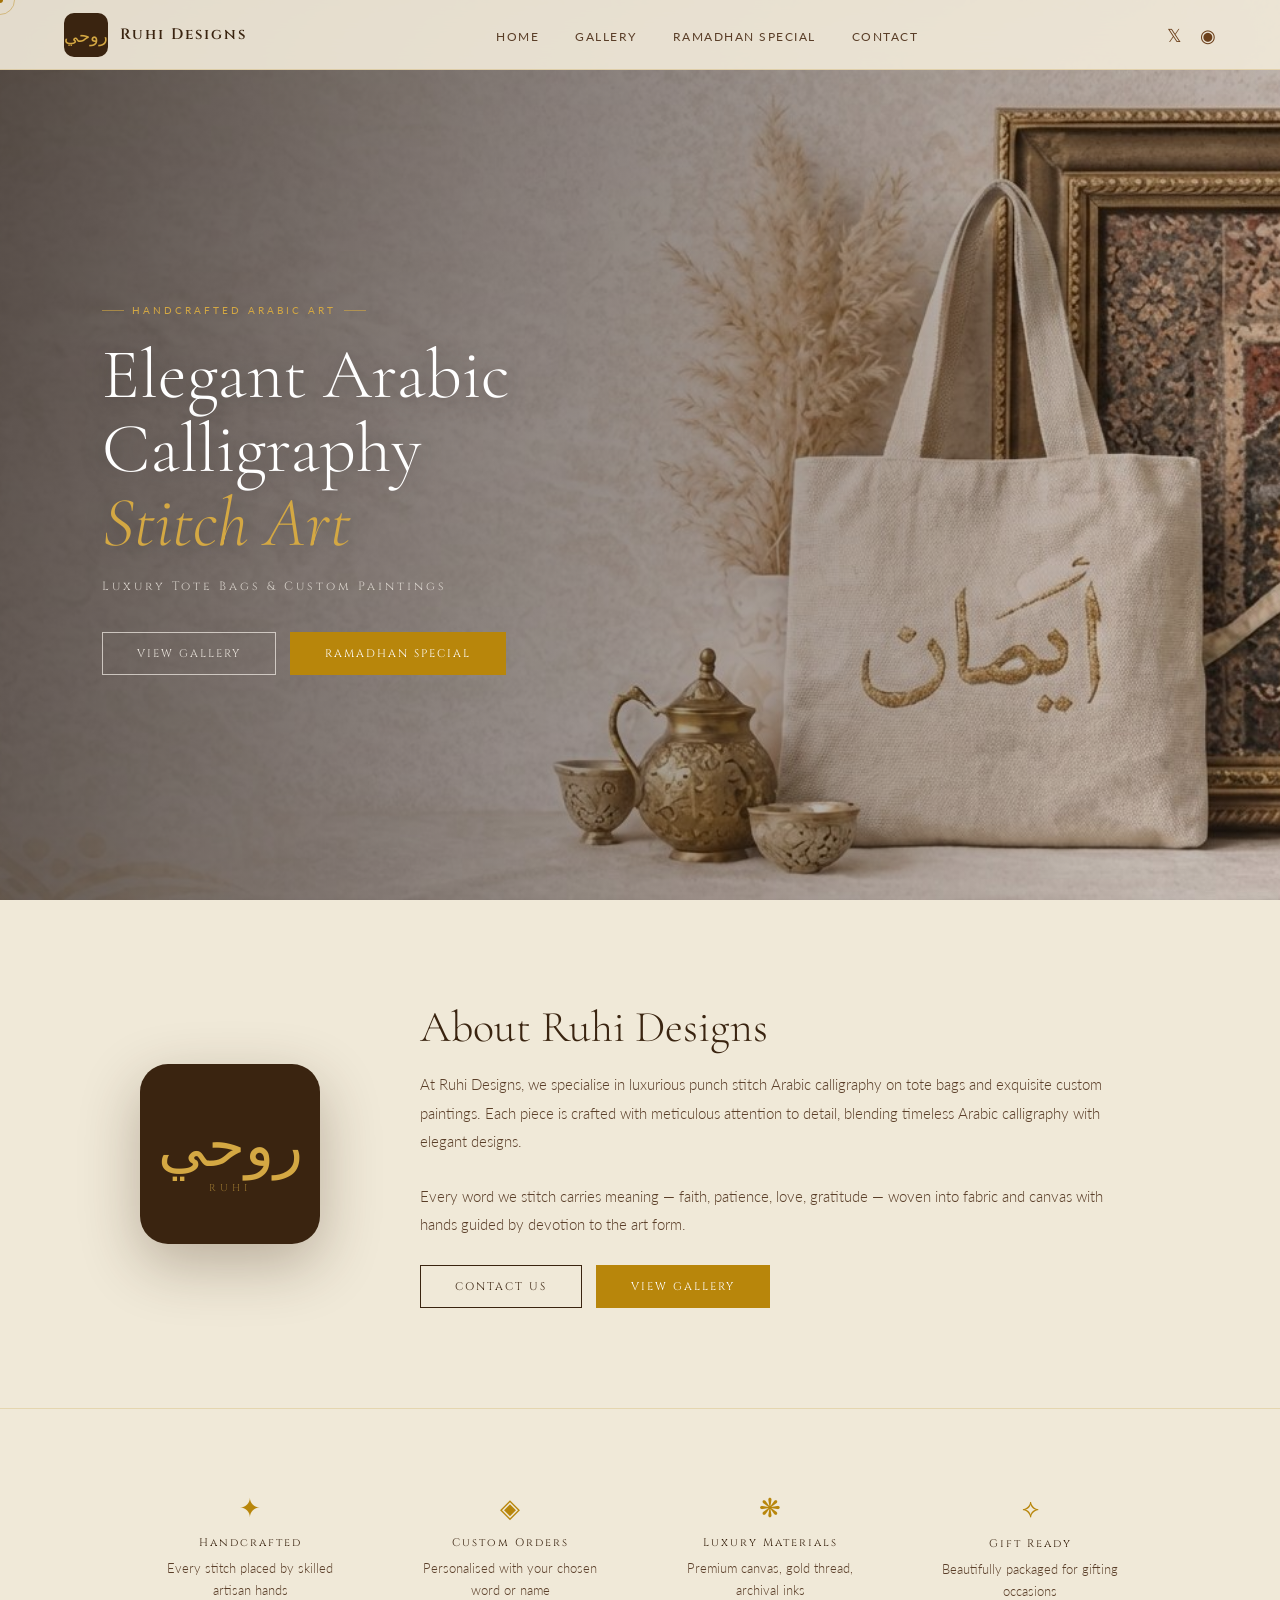
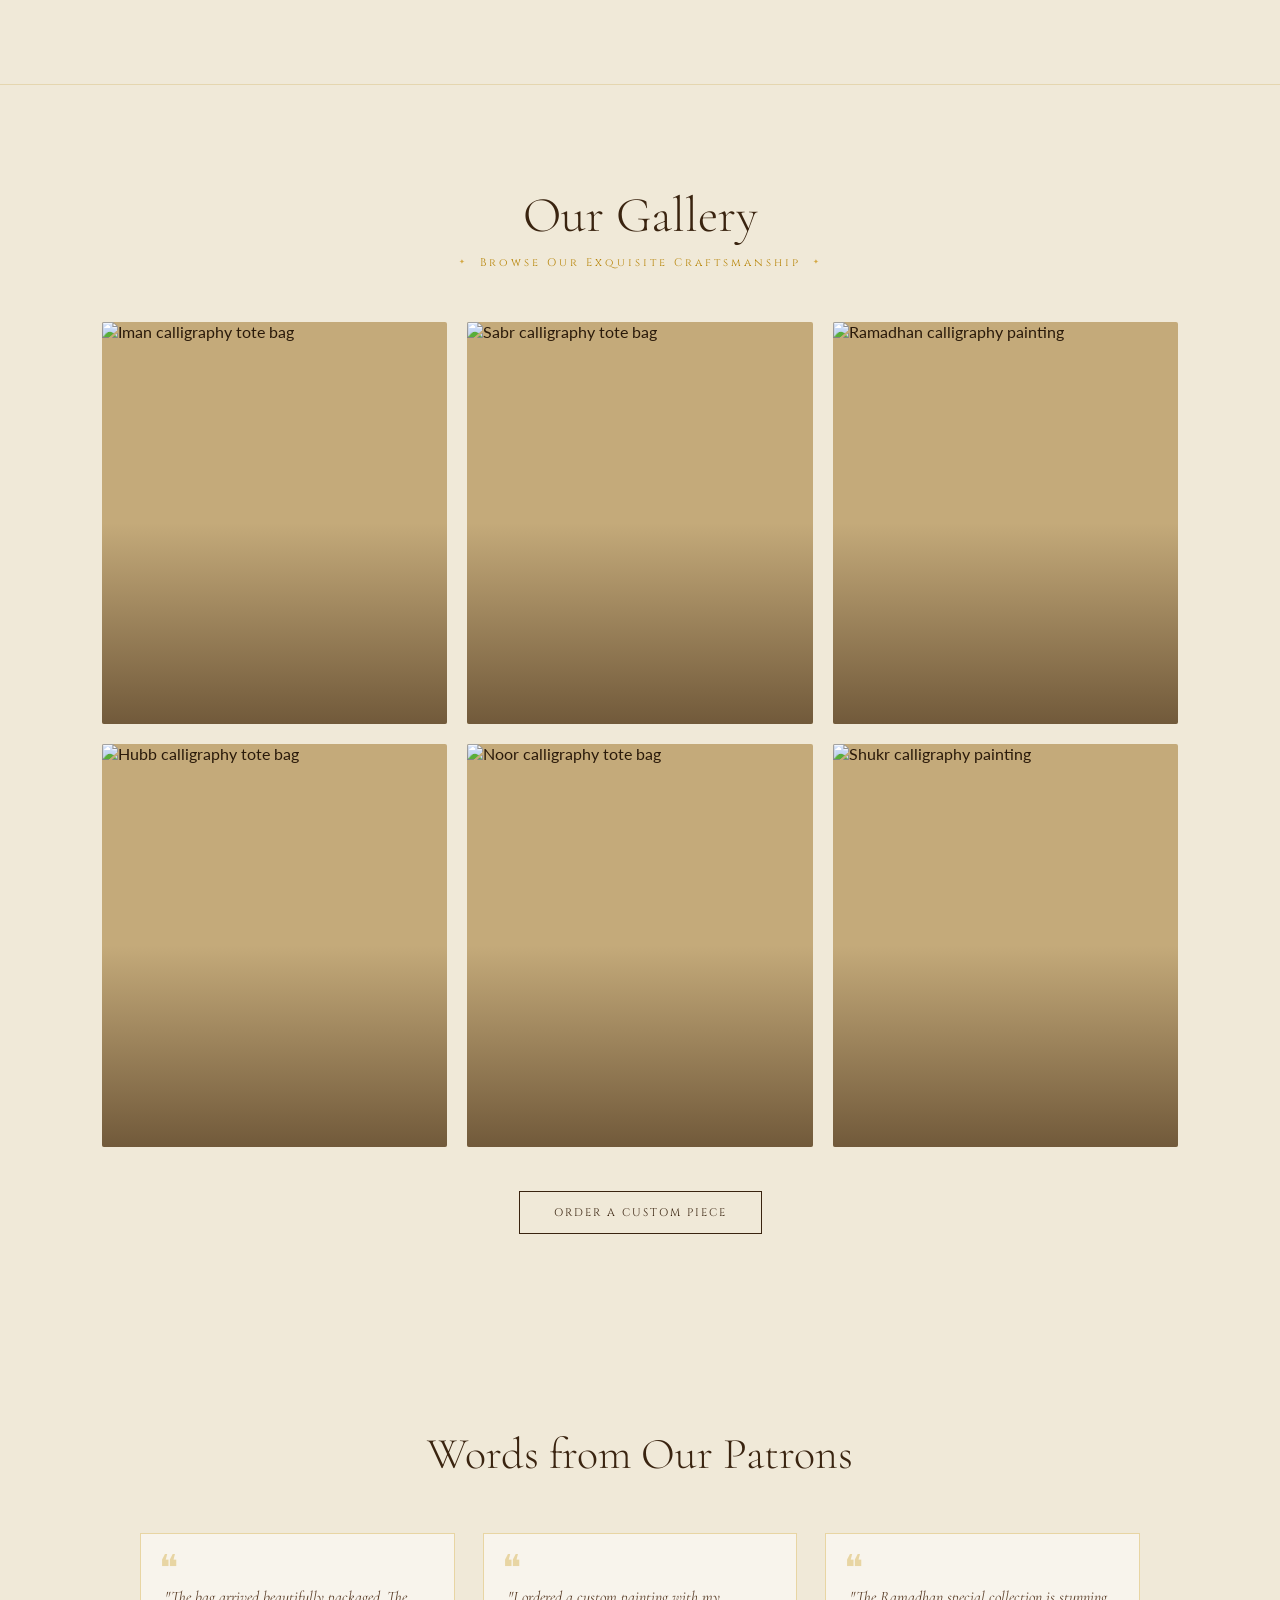
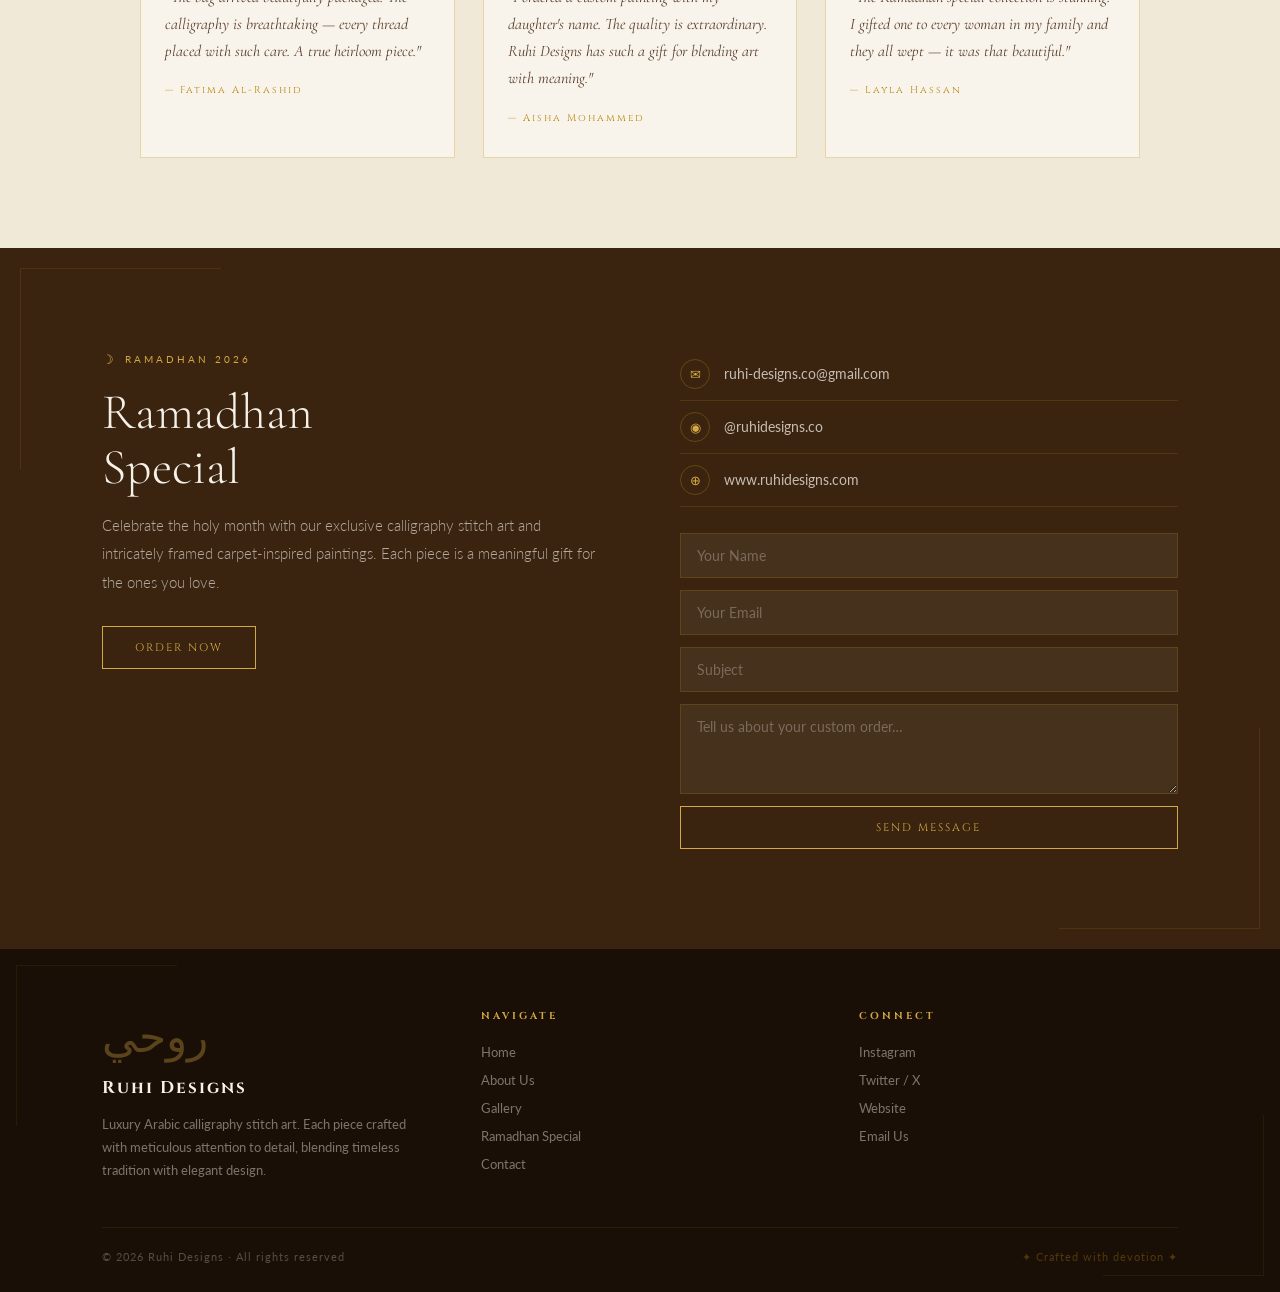
==== index.html @ 32e6ad38 "Add files via upload" ====
<!DOCTYPE html>
<html lang="en">
<head>
<meta charset="UTF-8">
<meta name="viewport" content="width=device-width, initial-scale=1.0">
<title>Ruhi Designs – Elegant Arabic Calligraphy Stitch Art</title>
<link href="https://fonts.googleapis.com/css2?family=Cormorant+Garamond:ital,wght@0,300;0,400;0,600;1,400&family=Cinzel:wght@400;600&family=Lato:wght@300;400&display=swap" rel="stylesheet">
<style>
  :root {
    --cream: #f5f0e8;
    --warm-white: #faf7f2;
    --gold: #b8860b;
    --gold-light: #d4a843;
    --gold-pale: #e8d5a3;
    --brown-dark: #3a2410;
    --brown-mid: #6b3f1a;
    --text-dark: #2a1a0a;
    --text-mid: #5a3e28;
  }

  * { margin: 0; padding: 0; box-sizing: border-box; }
  html { scroll-behavior: smooth; }

  /* ── CONTINUOUS BACKGROUND ──
     Set once on body with fixed attachment so it never
     re-tiles between sections — completely seamless. */
  body {
    font-family: 'Lato', sans-serif;
    color: var(--text-dark);
    overflow-x: hidden;
    background-image: url('[data-uri]');
    background-size: cover;
    background-position: center top;
    background-attachment: fixed;
    background-color: #f0e9d8;
  }

  /* Every light section is transparent — body bg shows through */
  .about, .gallery, .testimonials, .features {
    background: transparent;
  }

  /* ── NAVBAR ── */
  nav {
    position: fixed; top: 0; left: 0; right: 0; z-index: 100;
    display: flex; align-items: center; justify-content: space-between;
    padding: 0 5%; height: 70px;
    background: rgba(240, 233, 216, 0.92);
    backdrop-filter: blur(14px);
    border-bottom: 1px solid rgba(184,134,11,.2);
    transition: box-shadow .3s;
  }
  nav.scrolled { box-shadow: 0 4px 30px rgba(58,36,16,.12); }
  .nav-logo { display: flex; align-items: center; gap: 12px; text-decoration: none; }
  .nav-logo-icon {
    width: 44px; height: 44px; background: var(--brown-dark); border-radius: 10px;
    display: flex; align-items: center; justify-content: center;
    font-size: 18px; color: var(--gold-light); transition: transform .3s;
  }
  .nav-logo:hover .nav-logo-icon { transform: rotate(-5deg) scale(1.05); }
  .nav-logo-text { font-family: 'Cinzel', serif; font-size: 15px; letter-spacing: 2px; color: var(--brown-dark); font-weight: 600; }
  .nav-links { display: flex; gap: 36px; list-style: none; }
  .nav-links a {
    font-size: 12px; letter-spacing: 1.5px; text-transform: uppercase;
    color: var(--text-mid); text-decoration: none; position: relative; transition: color .3s;
  }
  .nav-links a::after {
    content: ''; position: absolute; bottom: -4px; left: 0;
    width: 0; height: 1px; background: var(--gold); transition: width .3s;
  }
  .nav-links a:hover { color: var(--gold); }
  .nav-links a:hover::after { width: 100%; }
  .nav-icons { display: flex; gap: 18px; align-items: center; }
  .nav-icons a { color: var(--brown-mid); font-size: 18px; transition: color .3s, transform .3s; text-decoration: none; }
  .nav-icons a:hover { color: var(--gold); transform: scale(1.15); }

  /* ── HERO ── */
  .hero {
    position: relative; min-height: 100vh; overflow: hidden;
    padding-top: 70px; display: flex; align-items: center;
  }
  /* Hero has its own opaque image — the product shot */
  .hero-bg {
    position: absolute; inset: 0; z-index: 0;
    background-color: #c8b48a;
    background-size: cover; background-position: center;
    /* ↓ Replace this src with your hero image file path */
    background-image: url('');
  }
  .hero-scrim {
    position: absolute; inset: 0; z-index: 1; pointer-events: none;
    background: linear-gradient(105deg, rgba(20,10,3,.72) 0%, rgba(20,10,3,.45) 45%, rgba(20,10,3,.12) 100%);
  }
  .hero-left {
    position: relative; z-index: 2;
    display: flex; align-items: center;
    padding: 100px 6% 100px 8%; width: 100%; pointer-events: none;
  }
  .hero-content { pointer-events: all; max-width: 580px; }

  @keyframes fadeUp { from { opacity: 0; transform: translateY(28px); } to { opacity: 1; transform: translateY(0); } }
  .hero-tag {
    display: inline-flex; align-items: center; gap: 8px;
    font-size: 10px; letter-spacing: 3px; text-transform: uppercase;
    color: var(--gold-light); margin-bottom: 22px; animation: fadeUp 1s .1s ease both;
  }
  .hero-tag::before, .hero-tag::after { content: ''; width: 22px; height: 1px; background: var(--gold-light); opacity: .6; }
  .hero h1 {
    font-family: 'Cormorant Garamond', serif;
    font-size: clamp(42px, 5.5vw, 80px); font-weight: 300; line-height: 1.05;
    color: #fff; margin-bottom: 18px; animation: fadeUp 1s .25s ease both;
    text-shadow: 0 2px 24px rgba(0,0,0,.35);
  }
  .hero h1 em { font-style: italic; color: var(--gold-light); }
  .hero-sub {
    font-family: 'Cinzel', serif; font-size: 12px; letter-spacing: 3px;
    color: rgba(245,240,232,.75); margin-bottom: 38px; animation: fadeUp 1s .4s ease both;
  }
  .hero-cta { display: flex; gap: 14px; flex-wrap: wrap; animation: fadeUp 1s .55s ease both; }
  .hero .btn-outline { border-color: rgba(245,240,232,.7); color: rgba(245,240,232,.9); }
  .hero .btn-outline::before { background: rgba(245,240,232,.9); }
  .hero .btn-outline:hover { color: var(--brown-dark); }

  /* ── BUTTONS ── */
  .btn {
    display: inline-block; padding: 13px 34px;
    font-family: 'Cinzel', serif; font-size: 11px; letter-spacing: 2px;
    text-transform: uppercase; text-decoration: none; transition: all .4s; cursor: pointer; border: none;
  }
  .btn-outline {
    border: 1.5px solid var(--brown-dark); color: var(--brown-dark);
    background: transparent; position: relative; overflow: hidden;
  }
  .btn-outline::before {
    content: ''; position: absolute; inset: 0; background: var(--brown-dark);
    transform: translateX(-100%); transition: transform .4s; z-index: -1;
  }
  .btn-outline:hover { color: var(--cream); }
  .btn-outline:hover::before { transform: translateX(0); }
  .btn-gold { background: var(--gold); color: #fff; border: 1.5px solid var(--gold); }
  .btn-gold:hover { background: var(--brown-dark); border-color: var(--brown-dark); transform: translateY(-2px); box-shadow: 0 8px 24px rgba(58,36,16,.25); }

  /* ── ABOUT ── */
  .about { position: relative; padding: 100px 8%; }
  .about-inner { display: grid; grid-template-columns: 200px 1fr; gap: 80px; align-items: center; max-width: 1000px; margin: 0 auto; }
  .about-logo-box {
    width: 180px; height: 180px; background: var(--brown-dark); border-radius: 28px;
    display: flex; flex-direction: column; align-items: center; justify-content: center; gap: 8px;
    box-shadow: 0 20px 60px rgba(58,36,16,.3); transition: transform .4s, box-shadow .4s;
  }
  .about-logo-box:hover { transform: translateY(-8px) rotate(-3deg); box-shadow: 0 30px 80px rgba(58,36,16,.4); }
  .about-arabic { font-size: 60px; color: var(--gold-light); line-height: 1; }
  .about-sub-text { font-family: 'Cinzel', serif; font-size: 10px; letter-spacing: 4px; color: rgba(212,168,67,.6); }
  .about-content h2 { font-family: 'Cormorant Garamond', serif; font-size: 44px; font-weight: 300; color: var(--brown-dark); margin-bottom: 16px; }
  .about-content p { font-size: 15px; line-height: 1.9; color: var(--text-mid); margin-bottom: 26px; font-weight: 300; }
  .about-cta { display: flex; gap: 14px; flex-wrap: wrap; }

  /* ── FEATURES STRIP ── */
  .features { padding: 60px 8%; border-top: 1px solid rgba(184,134,11,.2); border-bottom: 1px solid rgba(184,134,11,.2); }
  .features-inner { display: grid; grid-template-columns: repeat(4, 1fr); gap: 40px; max-width: 1000px; margin: 0 auto; }
  .feature-item { text-align: center; padding: 22px 12px; transition: transform .4s; }
  .feature-item:hover { transform: translateY(-6px); }
  .feature-icon { font-size: 26px; margin-bottom: 12px; color: var(--gold); display: block; }
  .feature-title { font-family: 'Cinzel', serif; font-size: 11px; letter-spacing: 2px; color: var(--brown-dark); margin-bottom: 7px; }
  .feature-desc { font-size: 13px; color: var(--text-mid); line-height: 1.7; font-weight: 300; }

  /* ── GALLERY ── */
  .gallery { position: relative; padding: 100px 8%; }
  .gallery-header { text-align: center; margin-bottom: 52px; }
  .gallery-header h2 { font-family: 'Cormorant Garamond', serif; font-size: 50px; font-weight: 300; color: var(--brown-dark); margin-bottom: 10px; }
  .gallery-header .sub {
    font-family: 'Cinzel', serif; font-size: 11px; letter-spacing: 3px; color: var(--gold);
    display: flex; align-items: center; justify-content: center; gap: 12px;
  }
  .gallery-header .sub::before, .gallery-header .sub::after { content: '✦'; font-size: 7px; color: var(--gold-light); }

  .gallery-grid { display: grid; grid-template-columns: repeat(3, 1fr); gap: 20px; max-width: 1100px; margin: 0 auto 44px; }

  .gallery-card {
    position: relative; border-radius: 2px; overflow: hidden;
    aspect-ratio: 3/3.5; cursor: pointer;
    transition: transform .5s cubic-bezier(.25,.46,.45,.94), box-shadow .5s;
    background: #c4aa7a;
  }
  .gallery-card:hover { transform: translateY(-6px) scale(1.015); box-shadow: 0 20px 50px rgba(58,36,16,.22); z-index: 2; }

  /* Gallery card images — set src in the img tags below */
  .gallery-card img {
    position: absolute; inset: 0; width: 100%; height: 100%;
    object-fit: cover; display: block;
    transition: transform .6s ease;
  }
  .gallery-card:hover img { transform: scale(1.05); }

  .gallery-card-overlay {
    position: absolute; inset: 0;
    background: linear-gradient(to top, rgba(58,36,16,.6) 0%, transparent 50%);
    transition: opacity .4s;
  }
  .gallery-card:hover .gallery-card-overlay { opacity: 1; }
  .gallery-label {
    position: absolute; bottom: 18px; left: 0; right: 0; text-align: center;
    font-family: 'Cinzel', serif; font-size: 11px; letter-spacing: 2px;
    color: rgba(245,240,232,.9); z-index: 2;
    opacity: 0; transform: translateY(8px); transition: all .4s;
  }
  .gallery-card:hover .gallery-label { opacity: 1; transform: translateY(0); }
  .gallery-footer { text-align: center; }

  /* ── TESTIMONIALS ── */
  .testimonials { position: relative; padding: 90px 8%; }
  .testimonials h2 { font-family: 'Cormorant Garamond', serif; font-size: 44px; font-weight: 300; color: var(--brown-dark); text-align: center; margin-bottom: 52px; }
  .testimonials-grid { display: grid; grid-template-columns: repeat(3, 1fr); gap: 28px; max-width: 1000px; margin: 0 auto; }
  .testimonial-card {
    background: rgba(250,247,242,.8); border: 1px solid var(--gold-pale);
    padding: 32px 24px; position: relative; transition: transform .4s, box-shadow .4s;
    backdrop-filter: blur(4px);
  }
  .testimonial-card:hover { transform: translateY(-6px); box-shadow: 0 16px 48px rgba(58,36,16,.1); }
  .testimonial-card::before { content: '❝'; position: absolute; top: 14px; left: 18px; font-size: 36px; color: var(--gold-pale); line-height: 1; }
  .testimonial-text { font-family: 'Cormorant Garamond', serif; font-size: 16px; font-style: italic; color: var(--text-mid); line-height: 1.7; margin-bottom: 18px; padding-top: 18px; }
  .testimonial-author { font-family: 'Cinzel', serif; font-size: 10px; letter-spacing: 2px; color: var(--gold); }

  /* ── RAMADAN / CONTACT (dark section — own background) ── */
  .ramadan {
    position: relative; padding: 100px 8%; background: var(--brown-dark);
    overflow: hidden; display: grid; grid-template-columns: 1fr 1fr; gap: 80px; align-items: start;
  }
  /* subtle gold corner accents on dark section */
  .ramadan::before, .ramadan::after {
    content: ''; position: absolute;
    width: 200px; height: 200px;
    border: 1px solid rgba(184,134,11,.15);
    pointer-events: none;
  }
  .ramadan::before { top: 20px; left: 20px; border-right: none; border-bottom: none; }
  .ramadan::after  { bottom: 20px; right: 20px; border-left: none; border-top: none; }
  .ramadan-left { position: relative; z-index: 1; }
  .ramadan-tag {
    display: inline-flex; align-items: center; gap: 8px;
    font-size: 10px; letter-spacing: 3px; text-transform: uppercase;
    color: var(--gold-light); margin-bottom: 18px;
  }
  .ramadan-tag::before { content: '☽'; font-size: 13px; }
  .ramadan-left h2 { font-family: 'Cormorant Garamond', serif; font-size: 50px; font-weight: 300; color: var(--cream); margin-bottom: 16px; line-height: 1.1; }
  .ramadan-left p { font-size: 15px; line-height: 1.9; color: rgba(245,240,232,.65); margin-bottom: 30px; font-weight: 300; }
  .ramadan-right { position: relative; z-index: 1; }
  .contact-info { margin-bottom: 26px; }
  .contact-row {
    display: flex; align-items: center; gap: 14px; padding: 11px 0;
    border-bottom: 1px solid rgba(184,134,11,.18);
    color: rgba(245,240,232,.75); font-size: 14px; text-decoration: none; transition: color .3s;
  }
  .contact-row:hover { color: var(--gold-light); }
  .contact-icon {
    width: 30px; height: 30px; border: 1px solid rgba(184,134,11,.35); border-radius: 50%;
    display: flex; align-items: center; justify-content: center;
    font-size: 13px; color: var(--gold-light); flex-shrink: 0;
  }
  .contact-form { display: flex; flex-direction: column; gap: 12px; }
  .contact-form input, .contact-form textarea {
    background: rgba(245,240,232,.06); border: 1px solid rgba(184,134,11,.22);
    padding: 13px 16px; font-family: 'Lato', sans-serif; font-size: 14px;
    color: var(--cream); outline: none; transition: border-color .3s, background .3s; width: 100%;
  }
  .contact-form input::placeholder, .contact-form textarea::placeholder { color: rgba(245,240,232,.3); }
  .contact-form input:focus, .contact-form textarea:focus { border-color: var(--gold); background: rgba(245,240,232,.09); }
  .contact-form textarea { resize: vertical; min-height: 90px; }
  .btn-cream {
    background: transparent; border: 1.5px solid var(--gold-light); color: var(--gold-light);
    padding: 13px 32px; font-family: 'Cinzel', serif; font-size: 11px; letter-spacing: 2px;
    cursor: pointer; transition: all .4s; text-transform: uppercase;
  }
  .btn-cream:hover { background: var(--gold); border-color: var(--gold); color: #fff; transform: translateY(-2px); box-shadow: 0 8px 24px rgba(184,134,11,.3); }

  /* ── FOOTER ── */
  footer { background: #1a0f06; color: rgba(245,240,232,.55); padding: 60px 8% 28px; position: relative; overflow: hidden; }
  .footer-inner { position: relative; z-index: 1; display: grid; grid-template-columns: 1fr 1fr 1fr; gap: 60px; margin-bottom: 44px; }
  .footer-arabic-brand { font-size: 44px; color: var(--gold-light); opacity: .35; margin-bottom: 14px; display: block; }
  .footer-brand h3 { font-family: 'Cinzel', serif; font-size: 17px; color: var(--cream); letter-spacing: 2px; margin-bottom: 14px; }
  .footer-brand p { font-size: 13px; line-height: 1.8; color: rgba(245,240,232,.45); }
  .footer-col h4 { font-family: 'Cinzel', serif; font-size: 10px; letter-spacing: 3px; color: var(--gold-light); text-transform: uppercase; margin-bottom: 18px; }
  .footer-col ul { list-style: none; }
  .footer-col li { margin-bottom: 9px; }
  .footer-col a { color: rgba(245,240,232,.45); text-decoration: none; font-size: 13px; transition: color .3s; }
  .footer-col a:hover { color: var(--gold-light); }
  .footer-bottom { position: relative; z-index: 1; border-top: 1px solid rgba(184,134,11,.13); padding-top: 22px; display: flex; justify-content: space-between; align-items: center; font-size: 11px; color: rgba(245,240,232,.28); letter-spacing: 1px; }
  footer::before, footer::after {
    content: ''; position: absolute;
    width: 160px; height: 160px;
    border: 1px solid rgba(184,134,11,.1);
    pointer-events: none;
  }
  footer::before { top: 16px; left: 16px; border-right: none; border-bottom: none; }
  footer::after  { bottom: 16px; right: 16px; border-left: none; border-top: none; }

  /* ── SCROLL REVEAL ── */
  .reveal { opacity: 0; transform: translateY(32px); transition: opacity .8s, transform .8s; }
  .reveal.revealed { opacity: 1; transform: translateY(0); }
  .reveal-delay-1 { transition-delay: .1s; }
  .reveal-delay-2 { transition-delay: .2s; }
  .reveal-delay-3 { transition-delay: .3s; }

  /* ── LIGHTBOX ── */
  .lightbox { position: fixed; inset: 0; z-index: 9500; background: rgba(26,15,6,.95); display: flex; align-items: center; justify-content: center; opacity: 0; pointer-events: none; transition: opacity .4s; }
  .lightbox.active { opacity: 1; pointer-events: all; }
  .lightbox-inner { text-align: center; max-width: 90vw; max-height: 90vh; display: flex; flex-direction: column; align-items: center; gap: 16px; }
  .lightbox-img { max-width: 82vw; max-height: 80vh; object-fit: contain; border: 1px solid rgba(184,134,11,.2); animation: imgIn .4s ease; }
  @keyframes imgIn { from { opacity: 0; transform: scale(.95); } to { opacity: 1; transform: scale(1); } }
  .lightbox-name { font-family: 'Cormorant Garamond', serif; font-size: 22px; color: rgba(245,240,232,.65); }
  .lightbox-close { position: absolute; top: 28px; right: 36px; font-size: 26px; color: rgba(245,240,232,.45); cursor: pointer; background: none; border: none; transition: color .3s; }
  .lightbox-close:hover { color: var(--gold-light); }

  /* ── CURSOR ── */
  .cursor-dot { width: 6px; height: 6px; background: var(--gold); border-radius: 50%; position: fixed; pointer-events: none; z-index: 9999; transform: translate(-50%,-50%); mix-blend-mode: multiply; }
  .cursor-ring { width: 30px; height: 30px; border: 1px solid rgba(184,134,11,.4); border-radius: 50%; position: fixed; pointer-events: none; z-index: 9998; transform: translate(-50%,-50%); transition: width .3s, height .3s, border-color .3s; }

  /* ── LOADER ── */
  #loader { position: fixed; inset: 0; background: var(--brown-dark); z-index: 10000; display: flex; flex-direction: column; align-items: center; justify-content: center; gap: 22px; transition: opacity .8s, visibility .8s; }
  #loader.hidden { opacity: 0; visibility: hidden; }
  .loader-arabic { font-size: 72px; color: var(--gold-light); animation: pulse 1.5s ease-in-out infinite; }
  @keyframes pulse { 0%,100%{opacity:.3;transform:scale(.95)} 50%{opacity:1;transform:scale(1.05)} }
  .loader-bar { width: 180px; height: 1px; background: rgba(184,134,11,.2); position: relative; overflow: hidden; }
  .loader-bar::after { content: ''; position: absolute; left: -100%; top: 0; bottom: 0; width: 100%; background: var(--gold); animation: barIn 1.4s ease forwards; }
  @keyframes barIn { to { left: 0; } }
  .loader-label { font-family: 'Cinzel', serif; font-size: 10px; letter-spacing: 4px; color: rgba(184,134,11,.55); text-transform: uppercase; }

  /* ── MOBILE ── */
  @media(max-width: 900px) {
    .hero-left { padding: 80px 6%; }
    .about-inner { grid-template-columns: 1fr; gap: 40px; }
    .gallery-grid { grid-template-columns: 1fr 1fr; }
    .ramadan { grid-template-columns: 1fr; gap: 50px; }
    .features-inner { grid-template-columns: 1fr 1fr; }
    .testimonials-grid { grid-template-columns: 1fr; }
    .footer-inner { grid-template-columns: 1fr; gap: 36px; }
    .footer-bottom { flex-direction: column; gap: 10px; }
    .nav-links { display: none; }
  }
  @media(max-width: 600px) { .gallery-grid { grid-template-columns: 1fr; } }
</style>
</head>
<body>

<!-- LOADER -->
<div id="loader">
  <div class="loader-arabic">روحي</div>
  <div class="loader-bar"></div>
  <div class="loader-label">Ruhi Designs</div>
</div>

<!-- CURSOR -->
<div class="cursor-dot" id="cursorDot"></div>
<div class="cursor-ring" id="cursorRing"></div>

<!-- LIGHTBOX -->
<div class="lightbox" id="lightbox">
  <button class="lightbox-close" id="lbClose">✕</button>
  <div class="lightbox-inner">
    <img class="lightbox-img" id="lbImg" src="" alt="">
    <div class="lightbox-name" id="lbName"></div>
  </div>
</div>

<!-- NAVBAR -->
<nav id="navbar">
  <a href="#hero" class="nav-logo">
    <div class="nav-logo-icon">روحي</div>
    <span class="nav-logo-text">Ruhi Designs</span>
  </a>
  <ul class="nav-links">
    <li><a href="#hero">Home</a></li>
    <li><a href="#gallery">Gallery</a></li>
    <li><a href="#ramadan">Ramadhan Special</a></li>
    <li><a href="#contact">Contact</a></li>
  </ul>
  <div class="nav-icons">
    <a href="https://twitter.com/" title="Twitter" target="_blank">𝕏</a>
    <a href="https://instagram.com/" title="Instagram" target="_blank">◉</a>
  </div>
</nav>


<!-- ════════════════════════════════════════
     HERO
     Replace the background-image src below
     with your hero photograph file path.
════════════════════════════════════════ -->
<section class="hero" id="hero">
  <!-- TO PUBLISH: set background-image in .hero-bg below to your photo path -->
  <div class="hero-bg" style="background-image: url('[data-uri]');"></div>
  <div class="hero-scrim"></div>
  <div class="hero-left">
    <div class="hero-content">
      <div class="hero-tag">Handcrafted Arabic Art</div>
      <h1>Elegant Arabic<br>Calligraphy<br><em>Stitch Art</em></h1>
      <p class="hero-sub">Luxury Tote Bags &amp; Custom Paintings</p>
      <div class="hero-cta">
        <a href="#gallery" class="btn btn-outline">View Gallery</a>
        <a href="#ramadan" class="btn btn-gold">Ramadhan Special</a>
      </div>
    </div>
  </div>
</section>


<!-- ════════════════════════════════════════
     ABOUT
════════════════════════════════════════ -->
<section class="about" id="about">
  <div class="about-inner">
    <div class="reveal">
      <div class="about-logo-box">
        <div class="about-arabic">روحي</div>
        <div class="about-sub-text">RUHI</div>
      </div>
    </div>
    <div class="about-content reveal reveal-delay-2">
      <h2>About Ruhi Designs</h2>
      <p>At Ruhi Designs, we specialise in luxurious punch stitch Arabic calligraphy on tote bags and exquisite custom paintings. Each piece is crafted with meticulous attention to detail, blending timeless Arabic calligraphy with elegant designs.</p>
      <p>Every word we stitch carries meaning — faith, patience, love, gratitude — woven into fabric and canvas with hands guided by devotion to the art form.</p>
      <div class="about-cta">
        <a href="#contact" class="btn btn-outline">Contact Us</a>
        <a href="#gallery" class="btn btn-gold">View Gallery</a>
      </div>
    </div>
  </div>
</section>


<!-- FEATURES -->
<div class="features">
  <div class="features-inner">
    <div class="feature-item reveal">
      <span class="feature-icon">✦</span>
      <div class="feature-title">Handcrafted</div>
      <div class="feature-desc">Every stitch placed by skilled artisan hands</div>
    </div>
    <div class="feature-item reveal reveal-delay-1">
      <span class="feature-icon">◈</span>
      <div class="feature-title">Custom Orders</div>
      <div class="feature-desc">Personalised with your chosen word or name</div>
    </div>
    <div class="feature-item reveal reveal-delay-2">
      <span class="feature-icon">❋</span>
      <div class="feature-title">Luxury Materials</div>
      <div class="feature-desc">Premium canvas, gold thread, archival inks</div>
    </div>
    <div class="feature-item reveal reveal-delay-3">
      <span class="feature-icon">⟡</span>
      <div class="feature-title">Gift Ready</div>
      <div class="feature-desc">Beautifully packaged for gifting occasions</div>
    </div>
  </div>
</div>


<!-- ════════════════════════════════════════
     GALLERY
     Each gallery card has an <img> tag.
     Replace src="" with your image file path.
     Replace the label text inside .gallery-label
════════════════════════════════════════ -->
<section class="gallery" id="gallery">
  <div class="gallery-header reveal">
    <h2>Our Gallery</h2>
    <div class="sub">Browse Our Exquisite Craftsmanship</div>
  </div>
  <div class="gallery-grid">

    <div class="gallery-card reveal" data-name="Iman – Faith">
      <img src="YOUR_GALLERY_IMAGE_1.jpg" alt="Iman calligraphy tote bag">
      <div class="gallery-card-overlay"></div>
      <div class="gallery-label">Iman · Faith</div>
    </div>

    <div class="gallery-card reveal reveal-delay-1" data-name="Sabr – Patience">
      <img src="YOUR_GALLERY_IMAGE_2.jpg" alt="Sabr calligraphy tote bag">
      <div class="gallery-card-overlay"></div>
      <div class="gallery-label">Sabr · Patience</div>
    </div>

    <div class="gallery-card reveal reveal-delay-2" data-name="Ramadhan">
      <img src="YOUR_GALLERY_IMAGE_3.jpg" alt="Ramadhan calligraphy painting">
      <div class="gallery-card-overlay"></div>
      <div class="gallery-label">Ramadhan · Holy Month</div>
    </div>

    <div class="gallery-card reveal reveal-delay-1" data-name="Hubb – Love">
      <img src="YOUR_GALLERY_IMAGE_4.jpg" alt="Hubb calligraphy tote bag">
      <div class="gallery-card-overlay"></div>
      <div class="gallery-label">Hubb · Love</div>
    </div>

    <div class="gallery-card reveal reveal-delay-2" data-name="Noor – Light">
      <img src="YOUR_GALLERY_IMAGE_5.jpg" alt="Noor calligraphy tote bag">
      <div class="gallery-card-overlay"></div>
      <div class="gallery-label">Noor · Light</div>
    </div>

    <div class="gallery-card reveal reveal-delay-3" data-name="Shukr – Gratitude">
      <img src="YOUR_GALLERY_IMAGE_6.jpg" alt="Shukr calligraphy painting">
      <div class="gallery-card-overlay"></div>
      <div class="gallery-label">Shukr · Gratitude</div>
    </div>

  </div>
  <div class="gallery-footer reveal">
    <a href="#contact" class="btn btn-outline">Order a Custom Piece</a>
  </div>
</section>


<!-- ════════════════════════════════════════
     TESTIMONIALS
════════════════════════════════════════ -->
<section class="testimonials">
  <h2 class="reveal">Words from Our Patrons</h2>
  <div class="testimonials-grid">
    <div class="testimonial-card reveal">
      <div class="testimonial-text">"The bag arrived beautifully packaged. The calligraphy is breathtaking — every thread placed with such care. A true heirloom piece."</div>
      <div class="testimonial-author">— Fatima Al-Rashid</div>
    </div>
    <div class="testimonial-card reveal reveal-delay-1">
      <div class="testimonial-text">"I ordered a custom painting with my daughter's name. The quality is extraordinary. Ruhi Designs has such a gift for blending art with meaning."</div>
      <div class="testimonial-author">— Aisha Mohammed</div>
    </div>
    <div class="testimonial-card reveal reveal-delay-2">
      <div class="testimonial-text">"The Ramadhan special collection is stunning. I gifted one to every woman in my family and they all wept — it was that beautiful."</div>
      <div class="testimonial-author">— Layla Hassan</div>
    </div>
  </div>
</section>


<!-- ════════════════════════════════════════
     RAMADHAN SPECIAL / CONTACT
════════════════════════════════════════ -->
<section class="ramadan" id="ramadan">
  <div class="ramadan-left reveal">
    <div class="ramadan-tag">Ramadhan 2026</div>
    <h2>Ramadhan<br>Special</h2>
    <p>Celebrate the holy month with our exclusive calligraphy stitch art and intricately framed carpet-inspired paintings. Each piece is a meaningful gift for the ones you love.</p>
    <a href="#contact" class="btn btn-cream">Order Now</a>
  </div>
  <div class="ramadan-right reveal reveal-delay-2" id="contact">
    <div class="contact-info">
      <a href="mailto:ruhi-designs.co@gmail.com" class="contact-row">
        <div class="contact-icon">✉</div>ruhi-designs.co@gmail.com
      </a>
      <a href="https://instagram.com/ruhidesigns.co" class="contact-row" target="_blank">
        <div class="contact-icon">◉</div>@ruhidesigns.co
      </a>
      <a href="https://ruhidesigns.com" class="contact-row" target="_blank">
        <div class="contact-icon">⊕</div>www.ruhidesigns.com
      </a>
    </div>
    <div class="contact-form">
      <input type="text" placeholder="Your Name">
      <input type="email" placeholder="Your Email">
      <input type="text" placeholder="Subject">
      <textarea placeholder="Tell us about your custom order…"></textarea>
      <button class="btn-cream" id="submitBtn">Send Message</button>
    </div>
  </div>
</section>


<!-- ════════════════════════════════════════
     FOOTER
════════════════════════════════════════ -->
<footer>
  <div class="footer-inner">
    <div class="footer-brand">
      <span class="footer-arabic-brand">روحي</span>
      <h3>Ruhi Designs</h3>
      <p>Luxury Arabic calligraphy stitch art. Each piece crafted with meticulous attention to detail, blending timeless tradition with elegant design.</p>
    </div>
    <div class="footer-col">
      <h4>Navigate</h4>
      <ul>
        <li><a href="#hero">Home</a></li>
        <li><a href="#about">About Us</a></li>
        <li><a href="#gallery">Gallery</a></li>
        <li><a href="#ramadan">Ramadhan Special</a></li>
        <li><a href="#contact">Contact</a></li>
      </ul>
    </div>
    <div class="footer-col">
      <h4>Connect</h4>
      <ul>
        <li><a href="https://instagram.com/ruhidesigns.co" target="_blank">Instagram</a></li>
        <li><a href="https://twitter.com/" target="_blank">Twitter / X</a></li>
        <li><a href="https://ruhidesigns.com" target="_blank">Website</a></li>
        <li><a href="mailto:ruhi-designs.co@gmail.com">Email Us</a></li>
      </ul>
    </div>
  </div>
  <div class="footer-bottom">
    <span>© 2026 Ruhi Designs · All rights reserved</span>
    <span style="color:rgba(184,134,11,.35)">✦ Crafted with devotion ✦</span>
  </div>
</footer>


<script>
/* ── LOADER ── */
window.addEventListener('load', () => {
  setTimeout(() => document.getElementById('loader').classList.add('hidden'), 1400);
});

/* ── NAVBAR ── */
window.addEventListener('scroll', () => {
  document.getElementById('navbar').classList.toggle('scrolled', scrollY > 40);
});

/* ── CURSOR ── */
const cDot  = document.getElementById('cursorDot');
const cRing = document.getElementById('cursorRing');
let mx=0, my=0, rx=0, ry=0;
document.addEventListener('mousemove', e => {
  mx = e.clientX; my = e.clientY;
  cDot.style.left = mx + 'px'; cDot.style.top = my + 'px';
});
(function tick() {
  rx += (mx - rx) * .12; ry += (my - ry) * .12;
  cRing.style.left = rx + 'px'; cRing.style.top = ry + 'px';
  requestAnimationFrame(tick);
})();
document.querySelectorAll('a, button, .gallery-card').forEach(el => {
  el.addEventListener('mouseenter', () => { cRing.style.width='50px'; cRing.style.height='50px'; cRing.style.borderColor='rgba(184,134,11,.7)'; });
  el.addEventListener('mouseleave', () => { cRing.style.width='30px'; cRing.style.height='30px'; cRing.style.borderColor='rgba(184,134,11,.4)'; });
});

/* ── SCROLL REVEAL ── */
const ro = new IntersectionObserver(
  entries => entries.forEach(e => { if (e.isIntersecting) e.target.classList.add('revealed'); }),
  { threshold: .1 }
);
document.querySelectorAll('.reveal').forEach(el => ro.observe(el));

/* ── SMOOTH SCROLL ── */
document.querySelectorAll('a[href^="#"]').forEach(a => {
  a.addEventListener('click', e => {
    const t = document.querySelector(a.getAttribute('href'));
    if (t) { e.preventDefault(); t.scrollIntoView({ behavior: 'smooth' }); }
  });
});

/* ── CONTACT FORM ── */
document.getElementById('submitBtn').addEventListener('click', e => {
  e.preventDefault();
  const b = e.target;
  b.textContent = '✦ Message Sent ✦';
  b.style.borderColor = 'rgba(184,134,11,.9)';
  b.style.color = 'rgba(212,168,67,1)';
  setTimeout(() => { b.textContent = 'Send Message'; b.style.borderColor = ''; b.style.color = ''; }, 3000);
});

/* ── GALLERY LIGHTBOX ── */
const lightbox = document.getElementById('lightbox');
const lbImg    = document.getElementById('lbImg');
const lbName   = document.getElementById('lbName');

document.querySelectorAll('.gallery-card').forEach(card => {
  card.addEventListener('click', () => {
    const img = card.querySelector('img');
    lbImg.src = img ? img.src : '';
    lbName.textContent = card.dataset.name || '';
    lightbox.classList.add('active');
  });
});

document.getElementById('lbClose').addEventListener('click', () => lightbox.classList.remove('active'));
lightbox.addEventListener('click', e => { if (e.target === lightbox) lightbox.classList.remove('active'); });
document.addEventListener('keydown', e => { if (e.key === 'Escape') lightbox.classList.remove('active'); });
</script>
</body>
</html>
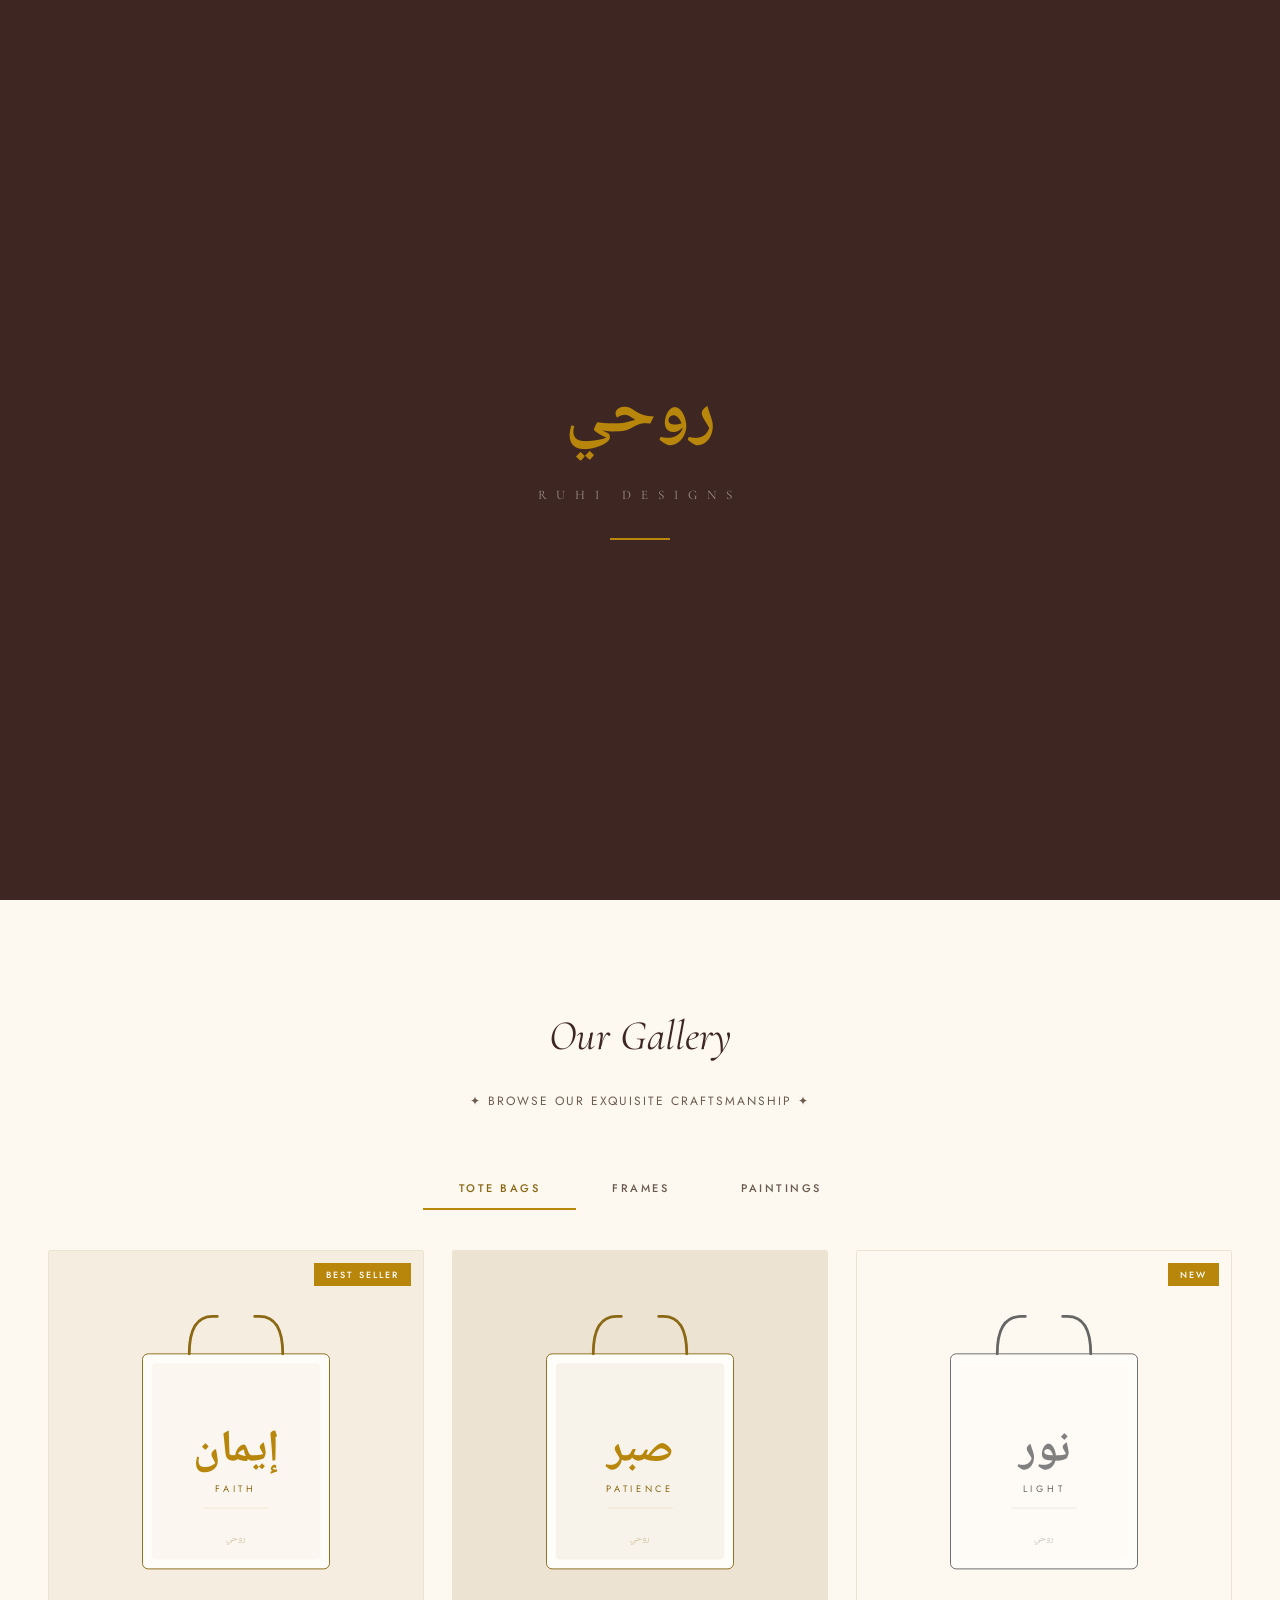
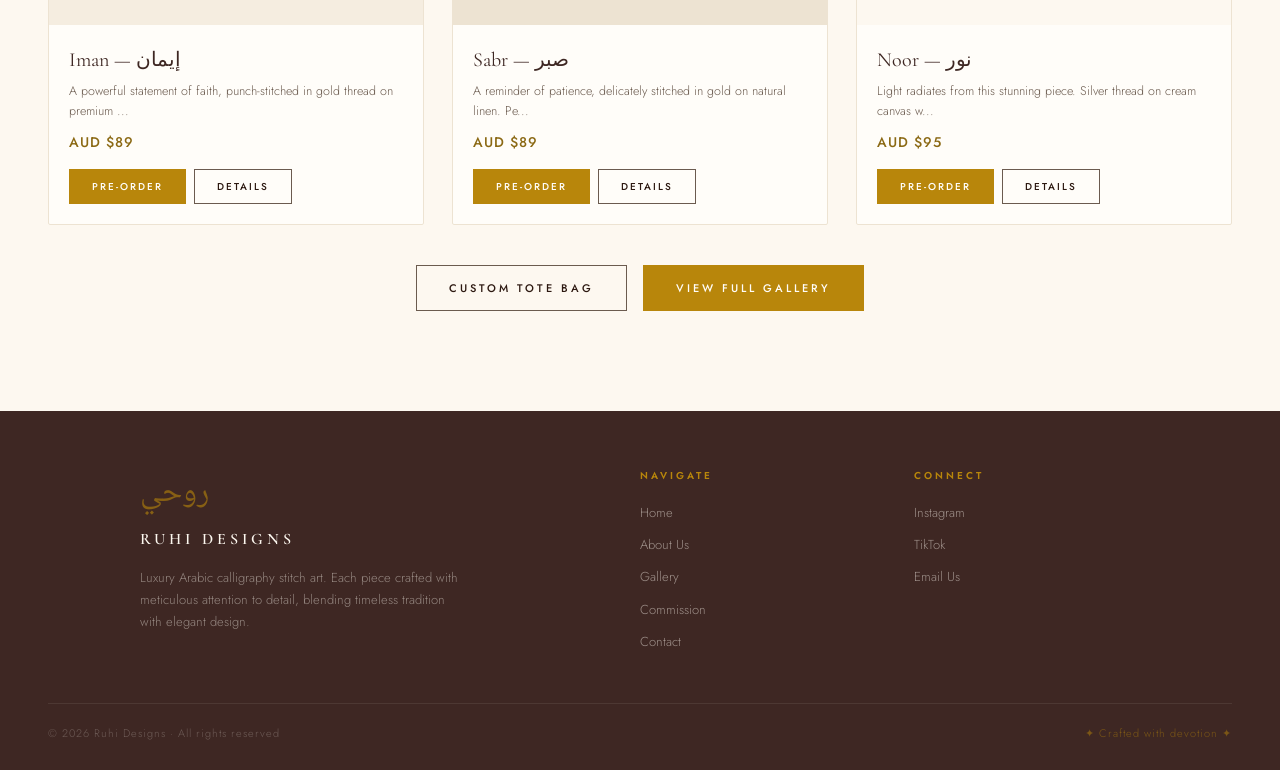
==== commit 1edfcd3a: "Update index.html" ====
--- a/index.html
+++ b/index.html
@@ -3,677 +3,1947 @@
 <head>
 <meta charset="UTF-8">
 <meta name="viewport" content="width=device-width, initial-scale=1.0">
-<title>Ruhi Designs – Elegant Arabic Calligraphy Stitch Art</title>
-<link href="https://fonts.googleapis.com/css2?family=Cormorant+Garamond:ital,wght@0,300;0,400;0,600;1,400&family=Cinzel:wght@400;600&family=Lato:wght@300;400&display=swap" rel="stylesheet">
+<title>Ruhi Designs — Luxurious Arabic Calligraphy Art</title>
+<link href="https://fonts.googleapis.com/css2?family=Cormorant+Garamond:ital,wght@0,300;0,400;0,500;0,600;0,700;1,300;1,400&family=Jost:wght@300;400;500;600&family=Noto+Naskh+Arabic:wght@400;500;600;700&display=swap" rel="stylesheet">
 <style>
-  :root {
-    --cream: #f5f0e8;
-    --warm-white: #faf7f2;
-    --gold: #b8860b;
-    --gold-light: #d4a843;
-    --gold-pale: #e8d5a3;
-    --brown-dark: #3a2410;
-    --brown-mid: #6b3f1a;
-    --text-dark: #2a1a0a;
-    --text-mid: #5a3e28;
-  }
-
-  * { margin: 0; padding: 0; box-sizing: border-box; }
-  html { scroll-behavior: smooth; }
-
-  /* ── CONTINUOUS BACKGROUND ──
-     Set once on body with fixed attachment so it never
-     re-tiles between sections — completely seamless. */
-  body {
-    font-family: 'Lato', sans-serif;
-    color: var(--text-dark);
-    overflow-x: hidden;
-    background-image: url('[data-uri]');
-    background-size: cover;
-    background-position: center top;
-    background-attachment: fixed;
-    background-color: #f0e9d8;
-  }
-
-  /* Every light section is transparent — body bg shows through */
-  .about, .gallery, .testimonials, .features {
-    background: transparent;
-  }
-
-  /* ── NAVBAR ── */
-  nav {
-    position: fixed; top: 0; left: 0; right: 0; z-index: 100;
-    display: flex; align-items: center; justify-content: space-between;
-    padding: 0 5%; height: 70px;
-    background: rgba(240, 233, 216, 0.92);
-    backdrop-filter: blur(14px);
-    border-bottom: 1px solid rgba(184,134,11,.2);
-    transition: box-shadow .3s;
-  }
-  nav.scrolled { box-shadow: 0 4px 30px rgba(58,36,16,.12); }
-  .nav-logo { display: flex; align-items: center; gap: 12px; text-decoration: none; }
-  .nav-logo-icon {
-    width: 44px; height: 44px; background: var(--brown-dark); border-radius: 10px;
-    display: flex; align-items: center; justify-content: center;
-    font-size: 18px; color: var(--gold-light); transition: transform .3s;
-  }
-  .nav-logo:hover .nav-logo-icon { transform: rotate(-5deg) scale(1.05); }
-  .nav-logo-text { font-family: 'Cinzel', serif; font-size: 15px; letter-spacing: 2px; color: var(--brown-dark); font-weight: 600; }
-  .nav-links { display: flex; gap: 36px; list-style: none; }
-  .nav-links a {
-    font-size: 12px; letter-spacing: 1.5px; text-transform: uppercase;
-    color: var(--text-mid); text-decoration: none; position: relative; transition: color .3s;
-  }
-  .nav-links a::after {
-    content: ''; position: absolute; bottom: -4px; left: 0;
-    width: 0; height: 1px; background: var(--gold); transition: width .3s;
-  }
-  .nav-links a:hover { color: var(--gold); }
-  .nav-links a:hover::after { width: 100%; }
-  .nav-icons { display: flex; gap: 18px; align-items: center; }
-  .nav-icons a { color: var(--brown-mid); font-size: 18px; transition: color .3s, transform .3s; text-decoration: none; }
-  .nav-icons a:hover { color: var(--gold); transform: scale(1.15); }
-
-  /* ── HERO ── */
-  .hero {
-    position: relative; min-height: 100vh; overflow: hidden;
-    padding-top: 70px; display: flex; align-items: center;
-  }
-  /* Hero has its own opaque image — the product shot */
-  .hero-bg {
-    position: absolute; inset: 0; z-index: 0;
-    background-color: #c8b48a;
-    background-size: cover; background-position: center;
-    /* ↓ Replace this src with your hero image file path */
-    background-image: url('');
-  }
-  .hero-scrim {
-    position: absolute; inset: 0; z-index: 1; pointer-events: none;
-    background: linear-gradient(105deg, rgba(20,10,3,.72) 0%, rgba(20,10,3,.45) 45%, rgba(20,10,3,.12) 100%);
-  }
-  .hero-left {
-    position: relative; z-index: 2;
-    display: flex; align-items: center;
-    padding: 100px 6% 100px 8%; width: 100%; pointer-events: none;
-  }
-  .hero-content { pointer-events: all; max-width: 580px; }
-
-  @keyframes fadeUp { from { opacity: 0; transform: translateY(28px); } to { opacity: 1; transform: translateY(0); } }
-  .hero-tag {
-    display: inline-flex; align-items: center; gap: 8px;
-    font-size: 10px; letter-spacing: 3px; text-transform: uppercase;
-    color: var(--gold-light); margin-bottom: 22px; animation: fadeUp 1s .1s ease both;
-  }
-  .hero-tag::before, .hero-tag::after { content: ''; width: 22px; height: 1px; background: var(--gold-light); opacity: .6; }
-  .hero h1 {
-    font-family: 'Cormorant Garamond', serif;
-    font-size: clamp(42px, 5.5vw, 80px); font-weight: 300; line-height: 1.05;
-    color: #fff; margin-bottom: 18px; animation: fadeUp 1s .25s ease both;
-    text-shadow: 0 2px 24px rgba(0,0,0,.35);
-  }
-  .hero h1 em { font-style: italic; color: var(--gold-light); }
-  .hero-sub {
-    font-family: 'Cinzel', serif; font-size: 12px; letter-spacing: 3px;
-    color: rgba(245,240,232,.75); margin-bottom: 38px; animation: fadeUp 1s .4s ease both;
-  }
-  .hero-cta { display: flex; gap: 14px; flex-wrap: wrap; animation: fadeUp 1s .55s ease both; }
-  .hero .btn-outline { border-color: rgba(245,240,232,.7); color: rgba(245,240,232,.9); }
-  .hero .btn-outline::before { background: rgba(245,240,232,.9); }
-  .hero .btn-outline:hover { color: var(--brown-dark); }
-
-  /* ── BUTTONS ── */
-  .btn {
-    display: inline-block; padding: 13px 34px;
-    font-family: 'Cinzel', serif; font-size: 11px; letter-spacing: 2px;
-    text-transform: uppercase; text-decoration: none; transition: all .4s; cursor: pointer; border: none;
-  }
-  .btn-outline {
-    border: 1.5px solid var(--brown-dark); color: var(--brown-dark);
-    background: transparent; position: relative; overflow: hidden;
-  }
-  .btn-outline::before {
-    content: ''; position: absolute; inset: 0; background: var(--brown-dark);
-    transform: translateX(-100%); transition: transform .4s; z-index: -1;
-  }
-  .btn-outline:hover { color: var(--cream); }
-  .btn-outline:hover::before { transform: translateX(0); }
-  .btn-gold { background: var(--gold); color: #fff; border: 1.5px solid var(--gold); }
-  .btn-gold:hover { background: var(--brown-dark); border-color: var(--brown-dark); transform: translateY(-2px); box-shadow: 0 8px 24px rgba(58,36,16,.25); }
-
-  /* ── ABOUT ── */
-  .about { position: relative; padding: 100px 8%; }
-  .about-inner { display: grid; grid-template-columns: 200px 1fr; gap: 80px; align-items: center; max-width: 1000px; margin: 0 auto; }
-  .about-logo-box {
-    width: 180px; height: 180px; background: var(--brown-dark); border-radius: 28px;
-    display: flex; flex-direction: column; align-items: center; justify-content: center; gap: 8px;
-    box-shadow: 0 20px 60px rgba(58,36,16,.3); transition: transform .4s, box-shadow .4s;
-  }
-  .about-logo-box:hover { transform: translateY(-8px) rotate(-3deg); box-shadow: 0 30px 80px rgba(58,36,16,.4); }
-  .about-arabic { font-size: 60px; color: var(--gold-light); line-height: 1; }
-  .about-sub-text { font-family: 'Cinzel', serif; font-size: 10px; letter-spacing: 4px; color: rgba(212,168,67,.6); }
-  .about-content h2 { font-family: 'Cormorant Garamond', serif; font-size: 44px; font-weight: 300; color: var(--brown-dark); margin-bottom: 16px; }
-  .about-content p { font-size: 15px; line-height: 1.9; color: var(--text-mid); margin-bottom: 26px; font-weight: 300; }
-  .about-cta { display: flex; gap: 14px; flex-wrap: wrap; }
-
-  /* ── FEATURES STRIP ── */
-  .features { padding: 60px 8%; border-top: 1px solid rgba(184,134,11,.2); border-bottom: 1px solid rgba(184,134,11,.2); }
-  .features-inner { display: grid; grid-template-columns: repeat(4, 1fr); gap: 40px; max-width: 1000px; margin: 0 auto; }
-  .feature-item { text-align: center; padding: 22px 12px; transition: transform .4s; }
-  .feature-item:hover { transform: translateY(-6px); }
-  .feature-icon { font-size: 26px; margin-bottom: 12px; color: var(--gold); display: block; }
-  .feature-title { font-family: 'Cinzel', serif; font-size: 11px; letter-spacing: 2px; color: var(--brown-dark); margin-bottom: 7px; }
-  .feature-desc { font-size: 13px; color: var(--text-mid); line-height: 1.7; font-weight: 300; }
-
-  /* ── GALLERY ── */
-  .gallery { position: relative; padding: 100px 8%; }
-  .gallery-header { text-align: center; margin-bottom: 52px; }
-  .gallery-header h2 { font-family: 'Cormorant Garamond', serif; font-size: 50px; font-weight: 300; color: var(--brown-dark); margin-bottom: 10px; }
-  .gallery-header .sub {
-    font-family: 'Cinzel', serif; font-size: 11px; letter-spacing: 3px; color: var(--gold);
-    display: flex; align-items: center; justify-content: center; gap: 12px;
-  }
-  .gallery-header .sub::before, .gallery-header .sub::after { content: '✦'; font-size: 7px; color: var(--gold-light); }
-
-  .gallery-grid { display: grid; grid-template-columns: repeat(3, 1fr); gap: 20px; max-width: 1100px; margin: 0 auto 44px; }
-
-  .gallery-card {
-    position: relative; border-radius: 2px; overflow: hidden;
-    aspect-ratio: 3/3.5; cursor: pointer;
-    transition: transform .5s cubic-bezier(.25,.46,.45,.94), box-shadow .5s;
-    background: #c4aa7a;
-  }
-  .gallery-card:hover { transform: translateY(-6px) scale(1.015); box-shadow: 0 20px 50px rgba(58,36,16,.22); z-index: 2; }
-
-  /* Gallery card images — set src in the img tags below */
-  .gallery-card img {
-    position: absolute; inset: 0; width: 100%; height: 100%;
-    object-fit: cover; display: block;
-    transition: transform .6s ease;
-  }
-  .gallery-card:hover img { transform: scale(1.05); }
-
-  .gallery-card-overlay {
-    position: absolute; inset: 0;
-    background: linear-gradient(to top, rgba(58,36,16,.6) 0%, transparent 50%);
-    transition: opacity .4s;
-  }
-  .gallery-card:hover .gallery-card-overlay { opacity: 1; }
-  .gallery-label {
-    position: absolute; bottom: 18px; left: 0; right: 0; text-align: center;
-    font-family: 'Cinzel', serif; font-size: 11px; letter-spacing: 2px;
-    color: rgba(245,240,232,.9); z-index: 2;
-    opacity: 0; transform: translateY(8px); transition: all .4s;
-  }
-  .gallery-card:hover .gallery-label { opacity: 1; transform: translateY(0); }
-  .gallery-footer { text-align: center; }
-
-  /* ── TESTIMONIALS ── */
-  .testimonials { position: relative; padding: 90px 8%; }
-  .testimonials h2 { font-family: 'Cormorant Garamond', serif; font-size: 44px; font-weight: 300; color: var(--brown-dark); text-align: center; margin-bottom: 52px; }
-  .testimonials-grid { display: grid; grid-template-columns: repeat(3, 1fr); gap: 28px; max-width: 1000px; margin: 0 auto; }
-  .testimonial-card {
-    background: rgba(250,247,242,.8); border: 1px solid var(--gold-pale);
-    padding: 32px 24px; position: relative; transition: transform .4s, box-shadow .4s;
-    backdrop-filter: blur(4px);
-  }
-  .testimonial-card:hover { transform: translateY(-6px); box-shadow: 0 16px 48px rgba(58,36,16,.1); }
-  .testimonial-card::before { content: '❝'; position: absolute; top: 14px; left: 18px; font-size: 36px; color: var(--gold-pale); line-height: 1; }
-  .testimonial-text { font-family: 'Cormorant Garamond', serif; font-size: 16px; font-style: italic; color: var(--text-mid); line-height: 1.7; margin-bottom: 18px; padding-top: 18px; }
-  .testimonial-author { font-family: 'Cinzel', serif; font-size: 10px; letter-spacing: 2px; color: var(--gold); }
-
-  /* ── RAMADAN / CONTACT (dark section — own background) ── */
-  .ramadan {
-    position: relative; padding: 100px 8%; background: var(--brown-dark);
-    overflow: hidden; display: grid; grid-template-columns: 1fr 1fr; gap: 80px; align-items: start;
-  }
-  /* subtle gold corner accents on dark section */
-  .ramadan::before, .ramadan::after {
-    content: ''; position: absolute;
-    width: 200px; height: 200px;
-    border: 1px solid rgba(184,134,11,.15);
-    pointer-events: none;
-  }
-  .ramadan::before { top: 20px; left: 20px; border-right: none; border-bottom: none; }
-  .ramadan::after  { bottom: 20px; right: 20px; border-left: none; border-top: none; }
-  .ramadan-left { position: relative; z-index: 1; }
-  .ramadan-tag {
-    display: inline-flex; align-items: center; gap: 8px;
-    font-size: 10px; letter-spacing: 3px; text-transform: uppercase;
-    color: var(--gold-light); margin-bottom: 18px;
-  }
-  .ramadan-tag::before { content: '☽'; font-size: 13px; }
-  .ramadan-left h2 { font-family: 'Cormorant Garamond', serif; font-size: 50px; font-weight: 300; color: var(--cream); margin-bottom: 16px; line-height: 1.1; }
-  .ramadan-left p { font-size: 15px; line-height: 1.9; color: rgba(245,240,232,.65); margin-bottom: 30px; font-weight: 300; }
-  .ramadan-right { position: relative; z-index: 1; }
-  .contact-info { margin-bottom: 26px; }
-  .contact-row {
-    display: flex; align-items: center; gap: 14px; padding: 11px 0;
-    border-bottom: 1px solid rgba(184,134,11,.18);
-    color: rgba(245,240,232,.75); font-size: 14px; text-decoration: none; transition: color .3s;
-  }
-  .contact-row:hover { color: var(--gold-light); }
-  .contact-icon {
-    width: 30px; height: 30px; border: 1px solid rgba(184,134,11,.35); border-radius: 50%;
-    display: flex; align-items: center; justify-content: center;
-    font-size: 13px; color: var(--gold-light); flex-shrink: 0;
-  }
-  .contact-form { display: flex; flex-direction: column; gap: 12px; }
-  .contact-form input, .contact-form textarea {
-    background: rgba(245,240,232,.06); border: 1px solid rgba(184,134,11,.22);
-    padding: 13px 16px; font-family: 'Lato', sans-serif; font-size: 14px;
-    color: var(--cream); outline: none; transition: border-color .3s, background .3s; width: 100%;
-  }
-  .contact-form input::placeholder, .contact-form textarea::placeholder { color: rgba(245,240,232,.3); }
-  .contact-form input:focus, .contact-form textarea:focus { border-color: var(--gold); background: rgba(245,240,232,.09); }
-  .contact-form textarea { resize: vertical; min-height: 90px; }
-  .btn-cream {
-    background: transparent; border: 1.5px solid var(--gold-light); color: var(--gold-light);
-    padding: 13px 32px; font-family: 'Cinzel', serif; font-size: 11px; letter-spacing: 2px;
-    cursor: pointer; transition: all .4s; text-transform: uppercase;
-  }
-  .btn-cream:hover { background: var(--gold); border-color: var(--gold); color: #fff; transform: translateY(-2px); box-shadow: 0 8px 24px rgba(184,134,11,.3); }
-
-  /* ── FOOTER ── */
-  footer { background: #1a0f06; color: rgba(245,240,232,.55); padding: 60px 8% 28px; position: relative; overflow: hidden; }
-  .footer-inner { position: relative; z-index: 1; display: grid; grid-template-columns: 1fr 1fr 1fr; gap: 60px; margin-bottom: 44px; }
-  .footer-arabic-brand { font-size: 44px; color: var(--gold-light); opacity: .35; margin-bottom: 14px; display: block; }
-  .footer-brand h3 { font-family: 'Cinzel', serif; font-size: 17px; color: var(--cream); letter-spacing: 2px; margin-bottom: 14px; }
-  .footer-brand p { font-size: 13px; line-height: 1.8; color: rgba(245,240,232,.45); }
-  .footer-col h4 { font-family: 'Cinzel', serif; font-size: 10px; letter-spacing: 3px; color: var(--gold-light); text-transform: uppercase; margin-bottom: 18px; }
-  .footer-col ul { list-style: none; }
-  .footer-col li { margin-bottom: 9px; }
-  .footer-col a { color: rgba(245,240,232,.45); text-decoration: none; font-size: 13px; transition: color .3s; }
-  .footer-col a:hover { color: var(--gold-light); }
-  .footer-bottom { position: relative; z-index: 1; border-top: 1px solid rgba(184,134,11,.13); padding-top: 22px; display: flex; justify-content: space-between; align-items: center; font-size: 11px; color: rgba(245,240,232,.28); letter-spacing: 1px; }
-  footer::before, footer::after {
-    content: ''; position: absolute;
-    width: 160px; height: 160px;
-    border: 1px solid rgba(184,134,11,.1);
-    pointer-events: none;
-  }
-  footer::before { top: 16px; left: 16px; border-right: none; border-bottom: none; }
-  footer::after  { bottom: 16px; right: 16px; border-left: none; border-top: none; }
-
-  /* ── SCROLL REVEAL ── */
-  .reveal { opacity: 0; transform: translateY(32px); transition: opacity .8s, transform .8s; }
-  .reveal.revealed { opacity: 1; transform: translateY(0); }
-  .reveal-delay-1 { transition-delay: .1s; }
-  .reveal-delay-2 { transition-delay: .2s; }
-  .reveal-delay-3 { transition-delay: .3s; }
-
-  /* ── LIGHTBOX ── */
-  .lightbox { position: fixed; inset: 0; z-index: 9500; background: rgba(26,15,6,.95); display: flex; align-items: center; justify-content: center; opacity: 0; pointer-events: none; transition: opacity .4s; }
-  .lightbox.active { opacity: 1; pointer-events: all; }
-  .lightbox-inner { text-align: center; max-width: 90vw; max-height: 90vh; display: flex; flex-direction: column; align-items: center; gap: 16px; }
-  .lightbox-img { max-width: 82vw; max-height: 80vh; object-fit: contain; border: 1px solid rgba(184,134,11,.2); animation: imgIn .4s ease; }
-  @keyframes imgIn { from { opacity: 0; transform: scale(.95); } to { opacity: 1; transform: scale(1); } }
-  .lightbox-name { font-family: 'Cormorant Garamond', serif; font-size: 22px; color: rgba(245,240,232,.65); }
-  .lightbox-close { position: absolute; top: 28px; right: 36px; font-size: 26px; color: rgba(245,240,232,.45); cursor: pointer; background: none; border: none; transition: color .3s; }
-  .lightbox-close:hover { color: var(--gold-light); }
-
-  /* ── CURSOR ── */
-  .cursor-dot { width: 6px; height: 6px; background: var(--gold); border-radius: 50%; position: fixed; pointer-events: none; z-index: 9999; transform: translate(-50%,-50%); mix-blend-mode: multiply; }
-  .cursor-ring { width: 30px; height: 30px; border: 1px solid rgba(184,134,11,.4); border-radius: 50%; position: fixed; pointer-events: none; z-index: 9998; transform: translate(-50%,-50%); transition: width .3s, height .3s, border-color .3s; }
-
-  /* ── LOADER ── */
-  #loader { position: fixed; inset: 0; background: var(--brown-dark); z-index: 10000; display: flex; flex-direction: column; align-items: center; justify-content: center; gap: 22px; transition: opacity .8s, visibility .8s; }
-  #loader.hidden { opacity: 0; visibility: hidden; }
-  .loader-arabic { font-size: 72px; color: var(--gold-light); animation: pulse 1.5s ease-in-out infinite; }
-  @keyframes pulse { 0%,100%{opacity:.3;transform:scale(.95)} 50%{opacity:1;transform:scale(1.05)} }
-  .loader-bar { width: 180px; height: 1px; background: rgba(184,134,11,.2); position: relative; overflow: hidden; }
-  .loader-bar::after { content: ''; position: absolute; left: -100%; top: 0; bottom: 0; width: 100%; background: var(--gold); animation: barIn 1.4s ease forwards; }
-  @keyframes barIn { to { left: 0; } }
-  .loader-label { font-family: 'Cinzel', serif; font-size: 10px; letter-spacing: 4px; color: rgba(184,134,11,.55); text-transform: uppercase; }
-
-  /* ── MOBILE ── */
-  @media(max-width: 900px) {
-    .hero-left { padding: 80px 6%; }
-    .about-inner { grid-template-columns: 1fr; gap: 40px; }
-    .gallery-grid { grid-template-columns: 1fr 1fr; }
-    .ramadan { grid-template-columns: 1fr; gap: 50px; }
-    .features-inner { grid-template-columns: 1fr 1fr; }
-    .testimonials-grid { grid-template-columns: 1fr; }
-    .footer-inner { grid-template-columns: 1fr; gap: 36px; }
-    .footer-bottom { flex-direction: column; gap: 10px; }
-    .nav-links { display: none; }
-  }
-  @media(max-width: 600px) { .gallery-grid { grid-template-columns: 1fr; } }
+:root {
+  --gold: #B8860B;
+  --gold-light: #D4A843;
+  --gold-dark: #8B6914;
+  --brown: #3E2723;
+  --brown-light: #5D4037;
+  --cream: #FDF8F0;
+  --cream-dark: #F5EDE0;
+  --cream-darker: #EDE3D2;
+  --text: #2C1810;
+  --text-light: #6B5B4F;
+  --white: #FFFDF9;
+  --shadow: rgba(62, 39, 35, 0.08);
+  --shadow-md: rgba(62, 39, 35, 0.12);
+}
+
+* { margin: 0; padding: 0; box-sizing: border-box; }
+html { scroll-behavior: smooth; overflow-x: hidden; }
+
+body {
+  font-family: 'Jost', sans-serif;
+  background: var(--cream);
+  color: var(--text);
+  line-height: 1.7;
+  overflow-x: hidden;
+}
+
+/* ═══════════ FIXED TEXTURE BACKGROUND ═══════════ */
+body::before {
+  content: '';
+  position: fixed;
+  inset: 0;
+  background-image: var(--texture-bg);
+  background-size: cover;
+  background-position: center;
+  background-repeat: no-repeat;
+  z-index: 0;
+  pointer-events: none;
+}
+
+/* ═══════════ LOADING SCREEN ═══════════ */
+.loader {
+  position: fixed;
+  inset: 0;
+  background: var(--brown);
+  z-index: 9999;
+  display: flex;
+  flex-direction: column;
+  align-items: center;
+  justify-content: center;
+  transition: opacity 0.8s ease, visibility 0.8s ease;
+}
+.loader.hidden {
+  opacity: 0;
+  visibility: hidden;
+  pointer-events: none;
+}
+.loader-arabic {
+  font-family: 'Noto Naskh Arabic', serif;
+  font-size: 68px;
+  font-weight: 700;
+  color: var(--gold);
+  opacity: 0;
+  animation: loaderFadeIn 1s ease 0.2s forwards;
+}
+.loader-brand {
+  font-family: 'Cormorant Garamond', serif;
+  font-size: 13px;
+  letter-spacing: 10px;
+  text-transform: uppercase;
+  color: rgba(253,248,240,0.5);
+  margin-top: 8px;
+  opacity: 0;
+  animation: loaderFadeIn 1s ease 0.6s forwards;
+}
+.loader-line {
+  width: 60px;
+  height: 1.5px;
+  background: rgba(253,248,240,0.15);
+  margin-top: 32px;
+  position: relative;
+  overflow: hidden;
+  opacity: 0;
+  animation: loaderFadeIn 0.5s ease 0.8s forwards;
+}
+.loader-line::after {
+  content: '';
+  position: absolute;
+  top: 0;
+  left: -100%;
+  width: 100%;
+  height: 100%;
+  background: var(--gold);
+  animation: loaderSlide 1.5s ease 1s forwards;
+}
+@keyframes loaderFadeIn {
+  to { opacity: 1; }
+}
+@keyframes loaderSlide {
+  to { left: 0; }
+}
+
+/* ═══════════ PAGE SYSTEM ═══════════ */
+.site-content {
+  position: relative;
+  z-index: 1;
+}
+.page {
+  display: none;
+  opacity: 0;
+  min-height: 100vh;
+}
+.page.active {
+  display: block;
+  animation: pageIn 0.7s ease forwards;
+}
+@keyframes pageIn {
+  from { opacity: 0; transform: translateY(20px); }
+  to { opacity: 1; transform: translateY(0); }
+}
+
+/* ═══════════ NAVIGATION ═══════════ */
+.nav {
+  position: fixed;
+  top: 0;
+  left: 0;
+  right: 0;
+  z-index: 1000;
+  padding: 0 48px;
+  height: 64px;
+  display: flex;
+  align-items: center;
+  justify-content: space-between;
+  transition: all 0.4s ease;
+  background: var(--brown);
+}
+.nav.scrolled {
+  background: var(--brown);
+  backdrop-filter: blur(20px);
+  box-shadow: 0 2px 20px rgba(0,0,0,0.15);
+}
+.nav-left {
+  display: flex;
+  align-items: center;
+  gap: 14px;
+  cursor: pointer;
+}
+.nav-logo-icon {
+  width: 38px;
+  height: 38px;
+  background: var(--brown-light);
+  border-radius: 8px;
+  display: flex;
+  align-items: center;
+  justify-content: center;
+  font-family: 'Noto Naskh Arabic', serif;
+  color: var(--gold);
+  font-size: 16px;
+  font-weight: 700;
+  border: 1px solid rgba(184,134,11,0.3);
+}
+.nav-logo-text {
+  font-family: 'Cormorant Garamond', serif;
+  font-size: 18px;
+  font-weight: 600;
+  color: var(--cream);
+  letter-spacing: 4px;
+  text-transform: uppercase;
+}
+.nav-center {
+  display: flex;
+  align-items: center;
+  gap: 40px;
+  list-style: none;
+}
+.nav-center a {
+  text-decoration: none;
+  color: rgba(253,248,240,0.65);
+  font-size: 11.5px;
+  font-weight: 500;
+  letter-spacing: 2.5px;
+  text-transform: uppercase;
+  position: relative;
+  transition: color 0.3s;
+  cursor: pointer;
+}
+.nav-center a::after {
+  content: '';
+  position: absolute;
+  bottom: -4px;
+  left: 0;
+  width: 0;
+  height: 1px;
+  background: var(--gold);
+  transition: width 0.3s ease;
+}
+.nav-center a:hover,
+.nav-center a.active { color: var(--gold-light); }
+.nav-center a:hover::after,
+.nav-center a.active::after { width: 100%; }
+.nav-right {
+  display: flex;
+  align-items: center;
+  gap: 16px;
+}
+.nav-social {
+  color: rgba(253,248,240,0.5);
+  transition: color 0.3s;
+  cursor: pointer;
+  text-decoration: none;
+}
+.nav-social:hover { color: var(--gold); }
+.nav-login {
+  font-size: 11px;
+  letter-spacing: 2px;
+  text-transform: uppercase;
+  padding: 6px 18px;
+  border: 1px solid var(--gold);
+  color: var(--gold-light);
+  text-decoration: none;
+  cursor: pointer;
+  transition: all 0.3s;
+  font-family: 'Jost', sans-serif;
+  font-weight: 500;
+  background: transparent;
+}
+.nav-login:hover {
+  background: var(--gold);
+  color: var(--white);
+}
+
+/* Mobile */
+.nav-hamburger {
+  display: none;
+  flex-direction: column;
+  gap: 5px;
+  cursor: pointer;
+  padding: 8px;
+  z-index: 1001;
+  background: none;
+  border: none;
+}
+.nav-hamburger span {
+  width: 22px;
+  height: 1.5px;
+  background: var(--cream);
+  transition: all 0.3s;
+}
+.mobile-menu {
+  display: none;
+  position: fixed;
+  inset: 0;
+  background: var(--cream);
+  z-index: 999;
+  flex-direction: column;
+  align-items: center;
+  justify-content: center;
+  gap: 32px;
+}
+.mobile-menu.open { display: flex; }
+.mobile-menu a {
+  font-family: 'Cormorant Garamond', serif;
+  font-size: 28px;
+  color: var(--brown);
+  text-decoration: none;
+  letter-spacing: 3px;
+  text-transform: uppercase;
+  cursor: pointer;
+}
+@media (max-width: 900px) {
+  .nav-center, .nav-right { display: none; }
+  .nav-hamburger { display: flex; }
+  .nav { padding: 0 20px; }
+}
+
+/* ═══════════ SCROLL ANIMATIONS ═══════════ */
+.reveal {
+  opacity: 0;
+  transform: translateY(40px);
+  transition: opacity 0.8s ease, transform 0.8s ease;
+}
+.reveal.visible { opacity: 1; transform: translateY(0); }
+.reveal-left {
+  opacity: 0;
+  transform: translateX(-50px);
+  transition: opacity 0.8s ease, transform 0.8s ease;
+}
+.reveal-left.visible { opacity: 1; transform: translateX(0); }
+.reveal-right {
+  opacity: 0;
+  transform: translateX(50px);
+  transition: opacity 0.8s ease, transform 0.8s ease;
+}
+.reveal-right.visible { opacity: 1; transform: translateX(0); }
+.s1 { transition-delay: 0.1s; }
+.s2 { transition-delay: 0.2s; }
+.s3 { transition-delay: 0.3s; }
+.s4 { transition-delay: 0.4s; }
+
+/* ═══════════ BUTTONS (Original Style) ═══════════ */
+.btn {
+  display: inline-flex;
+  align-items: center;
+  justify-content: center;
+  gap: 10px;
+  padding: 13px 32px;
+  font-family: 'Jost', sans-serif;
+  font-size: 11px;
+  font-weight: 500;
+  letter-spacing: 3px;
+  text-transform: uppercase;
+  text-decoration: none;
+  border: none;
+  cursor: pointer;
+  transition: all 0.4s ease;
+  position: relative;
+}
+.btn-primary {
+  background: var(--gold);
+  color: var(--white);
+  border: 1.5px solid var(--gold);
+}
+.btn-primary:hover {
+  background: var(--gold-dark);
+  border-color: var(--gold-dark);
+  transform: translateY(-2px);
+  box-shadow: 0 8px 25px rgba(184,134,11,0.25);
+}
+.btn-secondary {
+  background: transparent;
+  color: var(--text);
+  border: 1.5px solid var(--text-light);
+}
+.btn-secondary:hover {
+  background: var(--brown);
+  color: var(--cream);
+  border-color: var(--brown);
+  transform: translateY(-2px);
+}
+.btn-small {
+  padding: 9px 22px;
+  font-size: 10px;
+  letter-spacing: 2px;
+}
+.btn-outline-gold {
+  background: transparent;
+  color: var(--gold);
+  border: 1.5px solid var(--gold);
+}
+.btn-outline-gold:hover {
+  background: var(--gold);
+  color: var(--white);
+}
+
+/* ═══════════ HERO ═══════════ */
+.hero {
+  min-height: 100vh;
+  position: relative;
+  display: flex;
+  align-items: center;
+  overflow: hidden;
+}
+.hero-bg {
+  position: absolute;
+  inset: 0;
+  background-image: var(--hero-bg);
+  background-size: cover;
+  background-position: center right;
+  z-index: 0;
+}
+.hero-bg::after {
+  content: '';
+  position: absolute;
+  inset: 0;
+  background: linear-gradient(90deg, rgba(62,39,35,0.72) 0%, rgba(62,39,35,0.45) 35%, rgba(253,248,240,0.1) 65%, transparent 100%);
+}
+.hero-content {
+  position: relative;
+  z-index: 1;
+  padding: 140px 80px 80px;
+  max-width: 600px;
+}
+@media (max-width: 768px) {
+  .hero-content { padding: 120px 24px 60px; }
+}
+.hero-label {
+  display: flex;
+  align-items: center;
+  gap: 12px;
+  font-size: 11px;
+  letter-spacing: 4px;
+  text-transform: uppercase;
+  color: var(--gold);
+  font-weight: 500;
+  margin-bottom: 24px;
+  animation: fadeInUp 0.8s ease 0.3s both;
+}
+.hero-label::before,
+.hero-label::after {
+  content: '';
+  width: 24px;
+  height: 1px;
+  background: var(--gold-light);
+}
+.hero-title {
+  font-family: 'Cormorant Garamond', serif;
+  font-size: 52px;
+  font-weight: 400;
+  color: var(--cream);
+  line-height: 1.15;
+  margin-bottom: 8px;
+  animation: fadeInUp 0.8s ease 0.5s both;
+}
+.hero-title em {
+  font-style: italic;
+  color: var(--gold);
+  font-weight: 300;
+}
+.hero-sub {
+  font-size: 12px;
+  letter-spacing: 3px;
+  text-transform: uppercase;
+  color: rgba(253,248,240,0.65);
+  font-weight: 400;
+  margin-bottom: 36px;
+  animation: fadeInUp 0.8s ease 0.7s both;
+}
+.hero-buttons {
+  display: flex;
+  gap: 16px;
+  flex-wrap: wrap;
+  animation: fadeInUp 0.8s ease 0.9s both;
+}
+@keyframes fadeInUp {
+  from { opacity: 0; transform: translateY(25px); }
+  to { opacity: 1; transform: translateY(0); }
+}
+
+/* Floating decorative elements */
+.hero-decor {
+  position: absolute;
+  z-index: 1;
+  pointer-events: none;
+}
+.hero-decor-circle {
+  width: 12px;
+  height: 12px;
+  border: 1px solid var(--gold-light);
+  border-radius: 50%;
+  opacity: 0.4;
+  top: 100px;
+  left: 80px;
+}
+.hero-decor-dot {
+  width: 4px;
+  height: 4px;
+  background: var(--gold);
+  border-radius: 50%;
+  top: 90px;
+  left: 60px;
+  opacity: 0.5;
+}
+
+/* ═══════════ SECTION STYLES ═══════════ */
+.section {
+  padding: 100px 48px;
+  position: relative;
+  z-index: 1;
+}
+.section-header {
+  text-align: center;
+  margin-bottom: 56px;
+}
+.section-label {
+  font-size: 11px;
+  letter-spacing: 5px;
+  text-transform: uppercase;
+  color: var(--gold);
+  font-weight: 500;
+  margin-bottom: 14px;
+}
+.section-title {
+  font-family: 'Cormorant Garamond', serif;
+  font-size: 42px;
+  font-weight: 400;
+  color: var(--brown);
+  font-style: italic;
+  margin-bottom: 14px;
+}
+.section-divider {
+  width: 50px;
+  height: 1px;
+  background: var(--gold);
+  margin: 0 auto;
+}
+.section-subtitle {
+  font-size: 12px;
+  color: var(--text-light);
+  letter-spacing: 2px;
+  text-transform: uppercase;
+  max-width: 600px;
+  margin: 20px auto 0;
+  font-weight: 400;
+}
+
+/* ═══════════ ABOUT (Home inline) ═══════════ */
+.about-home {
+  max-width: 960px;
+  margin: 0 auto;
+  display: grid;
+  grid-template-columns: auto 1fr;
+  gap: 60px;
+  align-items: center;
+}
+@media (max-width: 768px) {
+  .about-home { grid-template-columns: 1fr; text-align: center; }
+}
+.about-logo-card {
+  width: 140px;
+  height: 160px;
+  background: var(--brown);
+  border-radius: 16px;
+  display: flex;
+  flex-direction: column;
+  align-items: center;
+  justify-content: center;
+  gap: 6px;
+  box-shadow: 0 8px 30px rgba(62,39,35,0.15);
+}
+.about-logo-arabic {
+  font-family: 'Noto Naskh Arabic', serif;
+  font-size: 44px;
+  font-weight: 700;
+  color: var(--gold);
+}
+.about-logo-text {
+  font-family: 'Cormorant Garamond', serif;
+  font-size: 11px;
+  letter-spacing: 5px;
+  text-transform: uppercase;
+  color: rgba(253,248,240,0.6);
+}
+.about-home-right h2 {
+  font-family: 'Cormorant Garamond', serif;
+  font-size: 36px;
+  font-weight: 400;
+  font-style: italic;
+  color: var(--brown);
+  margin-bottom: 20px;
+}
+.about-home-right p {
+  font-size: 14px;
+  color: var(--text-light);
+  font-weight: 300;
+  line-height: 1.8;
+  margin-bottom: 16px;
+}
+.about-home-buttons {
+  display: flex;
+  gap: 14px;
+  margin-top: 24px;
+  flex-wrap: wrap;
+}
+
+/* ═══════════ FEATURES BAR ═══════════ */
+.features-bar {
+  background: linear-gradient(180deg, var(--cream-dark) 0%, var(--cream-darker) 100%);
+  border-top: 1px solid rgba(184,134,11,0.1);
+  border-bottom: 1px solid rgba(184,134,11,0.1);
+  padding: 52px 48px;
+  position: relative;
+  z-index: 1;
+}
+.features-grid {
+  display: grid;
+  grid-template-columns: repeat(4, 1fr);
+  gap: 40px;
+  max-width: 1000px;
+  margin: 0 auto;
+  text-align: center;
+}
+@media (max-width: 768px) {
+  .features-grid { grid-template-columns: repeat(2, 1fr); gap: 24px; }
+}
+.feature-item {
+  display: flex;
+  flex-direction: column;
+  align-items: center;
+  gap: 12px;
+}
+.feature-icon {
+  color: var(--gold);
+  font-size: 20px;
+}
+.feature-title {
+  font-size: 11px;
+  letter-spacing: 3px;
+  text-transform: uppercase;
+  color: var(--brown);
+  font-weight: 600;
+}
+.feature-desc {
+  font-size: 12.5px;
+  color: var(--text-light);
+  font-weight: 300;
+  line-height: 1.6;
+}
+
+/* ═══════════ GALLERY SECTION ═══════════ */
+.gallery-tabs {
+  display: flex;
+  justify-content: center;
+  gap: 0;
+  margin-bottom: 48px;
+}
+.gallery-tab {
+  padding: 12px 36px;
+  font-family: 'Jost', sans-serif;
+  font-size: 11px;
+  font-weight: 500;
+  letter-spacing: 2.5px;
+  text-transform: uppercase;
+  background: transparent;
+  border: none;
+  border-bottom: 2px solid transparent;
+  color: var(--text-light);
+  cursor: pointer;
+  transition: all 0.3s ease;
+}
+.gallery-tab:hover { color: var(--gold-dark); }
+.gallery-tab.active {
+  color: var(--gold-dark);
+  border-bottom-color: var(--gold);
+}
+.gallery-grid {
+  display: grid;
+  grid-template-columns: repeat(auto-fill, minmax(300px, 1fr));
+  gap: 28px;
+  max-width: 1200px;
+  margin: 0 auto;
+}
+@media (max-width: 500px) {
+  .gallery-grid { grid-template-columns: 1fr; }
+}
+.gallery-item {
+  position: relative;
+  overflow: hidden;
+  border-radius: 2px;
+  cursor: pointer;
+  transition: transform 0.4s, box-shadow 0.4s;
+  background: var(--white);
+  border: 1px solid var(--cream-darker);
+}
+.gallery-item:hover {
+  transform: translateY(-4px);
+  box-shadow: 0 16px 48px var(--shadow-md);
+}
+.gallery-item-img-wrap {
+  position: relative;
+  width: 100%;
+  aspect-ratio: 1;
+  overflow: hidden;
+  background: var(--cream-dark);
+}
+.gallery-item-img-wrap svg {
+  width: 100%;
+  height: 100%;
+}
+.gallery-item:hover .gallery-item-img-wrap svg {
+  transform: scale(1.03);
+  transition: transform 0.6s ease;
+}
+.gallery-item-badge {
+  position: absolute;
+  top: 12px;
+  right: 12px;
+  background: var(--gold);
+  color: white;
+  font-size: 9px;
+  letter-spacing: 2px;
+  text-transform: uppercase;
+  padding: 4px 12px;
+  font-weight: 500;
+  z-index: 2;
+}
+.gallery-item-info {
+  padding: 18px 20px 20px;
+}
+.gallery-item-name {
+  font-family: 'Cormorant Garamond', serif;
+  font-size: 20px;
+  color: var(--brown);
+  margin-bottom: 4px;
+}
+.gallery-item-desc {
+  font-size: 12.5px;
+  color: var(--text-light);
+  font-weight: 300;
+  line-height: 1.6;
+  margin-bottom: 10px;
+}
+.gallery-item-price {
+  font-size: 14px;
+  color: var(--gold-dark);
+  font-weight: 500;
+  letter-spacing: 1px;
+  margin-bottom: 14px;
+}
+.gallery-item-actions {
+  display: flex;
+  gap: 8px;
+}
+
+/* Custom Design Card */
+.custom-card {
+  background: var(--brown);
+  display: flex;
+  flex-direction: column;
+  align-items: center;
+  justify-content: center;
+  text-align: center;
+  padding: 48px 28px;
+  cursor: pointer;
+  min-height: 420px;
+  transition: transform 0.4s, box-shadow 0.4s;
+  border: 1px solid var(--brown-light);
+}
+.custom-card:hover {
+  transform: translateY(-4px);
+  box-shadow: 0 16px 48px rgba(62,39,35,0.2);
+}
+.custom-card-icon {
+  width: 56px;
+  height: 56px;
+  border: 1.5px solid var(--gold);
+  border-radius: 50%;
+  display: flex;
+  align-items: center;
+  justify-content: center;
+  margin-bottom: 20px;
+  color: var(--gold);
+}
+.custom-card h3 {
+  font-family: 'Cormorant Garamond', serif;
+  font-size: 24px;
+  color: var(--cream);
+  margin-bottom: 10px;
+  font-style: italic;
+}
+.custom-card p {
+  font-size: 13px;
+  color: rgba(253,248,240,0.55);
+  font-weight: 300;
+  line-height: 1.6;
+  max-width: 240px;
+  margin-bottom: 20px;
+}
+
+/* ═══════════ COLLECTION PREVIEW (Home) ═══════════ */
+.preview-grid {
+  display: grid;
+  grid-template-columns: repeat(3, 1fr);
+  gap: 24px;
+  max-width: 1100px;
+  margin: 0 auto;
+}
+@media (max-width: 768px) {
+  .preview-grid { grid-template-columns: 1fr; }
+}
+.preview-card {
+  position: relative;
+  overflow: hidden;
+  cursor: pointer;
+  aspect-ratio: 4/5;
+  border-radius: 2px;
+}
+.preview-card svg {
+  width: 100%;
+  height: 100%;
+  transition: transform 0.7s ease;
+}
+.preview-card:hover svg { transform: scale(1.05); }
+.preview-card-overlay {
+  position: absolute;
+  inset: 0;
+  background: linear-gradient(to top, rgba(44, 24, 16, 0.75) 0%, transparent 55%);
+  display: flex;
+  flex-direction: column;
+  justify-content: flex-end;
+  padding: 28px;
+  transition: background 0.4s;
+}
+.preview-card:hover .preview-card-overlay {
+  background: linear-gradient(to top, rgba(44, 24, 16, 0.85) 0%, rgba(44,24,16,0.15) 100%);
+}
+.preview-card-label {
+  font-size: 10px;
+  letter-spacing: 3px;
+  text-transform: uppercase;
+  color: var(--gold-light);
+  margin-bottom: 6px;
+}
+.preview-card-title {
+  font-family: 'Cormorant Garamond', serif;
+  font-size: 26px;
+  color: white;
+  font-weight: 400;
+  font-style: italic;
+}
+.preview-card-arrow {
+  position: absolute;
+  top: 20px;
+  right: 20px;
+  width: 36px;
+  height: 36px;
+  border: 1px solid rgba(255,255,255,0.3);
+  border-radius: 50%;
+  display: flex;
+  align-items: center;
+  justify-content: center;
+  color: white;
+  font-size: 14px;
+  opacity: 0;
+  transform: translate(-8px, 8px);
+  transition: all 0.4s ease;
+}
+.preview-card:hover .preview-card-arrow {
+  opacity: 1;
+  transform: translate(0, 0);
+}
+
+/* ═══════════ ABOUT PAGE ═══════════ */
+.about-hero-section {
+  padding: 160px 48px 80px;
+  text-align: center;
+}
+.about-story-grid {
+  max-width: 1000px;
+  margin: 0 auto;
+  display: grid;
+  grid-template-columns: 1fr 1fr;
+  gap: 72px;
+  align-items: center;
+  padding: 0 48px 80px;
+}
+@media (max-width: 768px) {
+  .about-story-grid { grid-template-columns: 1fr; gap: 40px; padding: 0 24px 60px; }
+}
+.about-img-frame {
+  position: relative;
+  aspect-ratio: 4/5;
+  overflow: hidden;
+  border-radius: 2px;
+  background: var(--cream-dark);
+}
+.about-img-frame::before {
+  content: '';
+  position: absolute;
+  inset: 10px;
+  border: 1px solid var(--gold-light);
+  z-index: 2;
+  pointer-events: none;
+  opacity: 0.4;
+}
+.about-img-frame svg { width: 100%; height: 100%; }
+.about-text h3 {
+  font-family: 'Cormorant Garamond', serif;
+  font-size: 34px;
+  font-weight: 400;
+  font-style: italic;
+  color: var(--brown);
+  margin-bottom: 20px;
+}
+.about-text p {
+  font-size: 14px;
+  color: var(--text-light);
+  font-weight: 300;
+  margin-bottom: 18px;
+  line-height: 1.8;
+}
+.about-signature {
+  font-family: 'Cormorant Garamond', serif;
+  font-style: italic;
+  font-size: 20px;
+  color: var(--gold-dark);
+  margin-top: 28px;
+}
+
+/* Values */
+.values-section {
+  background: linear-gradient(180deg, rgba(245,237,224,0.5) 0%, rgba(237,227,210,0.3) 100%);
+  padding: 100px 48px;
+}
+.values-grid {
+  display: grid;
+  grid-template-columns: repeat(4, 1fr);
+  gap: 28px;
+  max-width: 1000px;
+  margin: 0 auto;
+}
+@media (max-width: 768px) {
+  .values-grid { grid-template-columns: repeat(2, 1fr); }
+}
+.value-card {
+  text-align: center;
+  padding: 36px 20px;
+  background: rgba(255,253,249,0.7);
+  border: 1px solid var(--cream-darker);
+  transition: transform 0.4s, box-shadow 0.4s;
+}
+.value-card:hover {
+  transform: translateY(-5px);
+  box-shadow: 0 10px 36px var(--shadow);
+}
+.value-icon {
+  font-size: 22px;
+  color: var(--gold);
+  margin-bottom: 16px;
+}
+.value-title {
+  font-size: 11px;
+  letter-spacing: 3px;
+  text-transform: uppercase;
+  color: var(--brown);
+  font-weight: 600;
+  margin-bottom: 10px;
+}
+.value-desc {
+  font-size: 12.5px;
+  color: var(--text-light);
+  font-weight: 300;
+  line-height: 1.6;
+}
+
+/* ═══════════ COMMISSION PAGE ═══════════ */
+.commission-section {
+  background: var(--brown);
+  min-height: 100vh;
+  padding: 120px 48px 80px;
+  position: relative;
+}
+.commission-grid {
+  max-width: 1100px;
+  margin: 0 auto;
+  display: grid;
+  grid-template-columns: 1fr 1.3fr;
+  gap: 80px;
+  align-items: start;
+}
+@media (max-width: 768px) {
+  .commission-grid { grid-template-columns: 1fr; gap: 40px; }
+}
+.commission-left .section-label { color: var(--gold); }
+.commission-left h2 {
+  font-family: 'Cormorant Garamond', serif;
+  font-size: 48px;
+  font-weight: 400;
+  font-style: italic;
+  color: var(--cream);
+  line-height: 1.15;
+  margin-bottom: 20px;
+}
+.commission-left p {
+  font-size: 14px;
+  color: rgba(253,248,240,0.55);
+  font-weight: 300;
+  line-height: 1.8;
+  margin-bottom: 40px;
+}
+.commission-contact-item {
+  display: flex;
+  align-items: center;
+  gap: 14px;
+  margin-bottom: 16px;
+  padding-bottom: 16px;
+  border-bottom: 1px solid rgba(253,248,240,0.08);
+}
+.commission-contact-icon {
+  width: 36px;
+  height: 36px;
+  border-radius: 50%;
+  background: rgba(184,134,11,0.15);
+  display: flex;
+  align-items: center;
+  justify-content: center;
+  flex-shrink: 0;
+}
+.commission-contact-icon svg { width: 16px; height: 16px; color: var(--gold); }
+.commission-contact-text {
+  font-size: 14px;
+  color: var(--cream);
+  font-weight: 300;
+}
+
+/* Commission form */
+.commission-form {
+  background: transparent;
+}
+.form-group { margin-bottom: 20px; }
+.form-label {
+  display: block;
+  font-size: 10px;
+  letter-spacing: 2.5px;
+  text-transform: uppercase;
+  color: var(--gold);
+  font-weight: 500;
+  margin-bottom: 8px;
+}
+.form-input,
+.form-select,
+.form-textarea {
+  width: 100%;
+  padding: 14px 16px;
+  border: 1px solid rgba(253,248,240,0.15);
+  background: rgba(253,248,240,0.05);
+  font-family: 'Jost', sans-serif;
+  font-size: 14px;
+  color: var(--cream);
+  transition: border-color 0.3s;
+  outline: none;
+  border-radius: 0;
+}
+.form-input::placeholder,
+.form-textarea::placeholder {
+  color: rgba(253,248,240,0.3);
+}
+.form-input:focus,
+.form-select:focus,
+.form-textarea:focus {
+  border-color: var(--gold);
+}
+.form-textarea { min-height: 100px; resize: vertical; }
+.form-select {
+  appearance: none;
+  background-image: url("data:image/svg+xml,%3Csvg xmlns='http://www.w3.org/2000/svg' width='12' height='12' viewBox='0 0 24 24' fill='none' stroke='%23D4A843' stroke-width='2'%3E%3Cpath d='M6 9l6 6 6-6'/%3E%3C/svg%3E");
+  background-repeat: no-repeat;
+  background-position: right 14px center;
+  padding-right: 36px;
+  cursor: pointer;
+}
+.form-select option { background: var(--brown); color: var(--cream); }
+.form-row {
+  display: grid;
+  grid-template-columns: 1fr 1fr;
+  gap: 14px;
+}
+@media (max-width: 480px) { .form-row { grid-template-columns: 1fr; } }
+
+/* Light form variant (for modals) */
+.form-light .form-input,
+.form-light .form-select,
+.form-light .form-textarea {
+  border: 1px solid var(--cream-darker);
+  background: var(--cream);
+  color: var(--text);
+}
+.form-light .form-input::placeholder,
+.form-light .form-textarea::placeholder { color: var(--text-light); }
+.form-light .form-input:focus,
+.form-light .form-select:focus,
+.form-light .form-textarea:focus {
+  border-color: var(--gold);
+  box-shadow: 0 0 0 3px rgba(184,134,11,0.06);
+}
+.form-light .form-label { color: var(--brown); }
+.form-light .form-select option { background: var(--white); color: var(--text); }
+
+/* Color picker */
+.color-options { display: flex; gap: 10px; flex-wrap: wrap; }
+.color-opt {
+  width: 32px;
+  height: 32px;
+  border-radius: 50%;
+  border: 2px solid transparent;
+  cursor: pointer;
+  transition: all 0.3s;
+}
+.color-opt:hover, .color-opt.sel {
+  border-color: var(--gold);
+  transform: scale(1.15);
+}
+.color-opt.sel::after {
+  content: '✓';
+  display: flex;
+  align-items: center;
+  justify-content: center;
+  height: 100%;
+  color: white;
+  font-size: 12px;
+  text-shadow: 0 1px 2px rgba(0,0,0,0.5);
+}
+
+/* File upload */
+.file-upload {
+  border: 1.5px dashed rgba(253,248,240,0.2);
+  padding: 28px;
+  text-align: center;
+  cursor: pointer;
+  transition: all 0.3s;
+}
+.file-upload:hover { border-color: var(--gold-light); }
+.file-upload svg { width: 28px; height: 28px; color: var(--gold); margin-bottom: 10px; }
+.file-upload p { font-size: 12px; color: rgba(253,248,240,0.4); }
+.file-upload .fname { font-size: 11px; color: var(--gold); margin-top: 6px; font-weight: 500; }
+.file-upload input { display: none; }
+
+.btn-submit {
+  width: 100%;
+  padding: 16px;
+  background: transparent;
+  border: 1.5px solid var(--gold);
+  color: var(--gold);
+  font-family: 'Jost', sans-serif;
+  font-size: 11px;
+  letter-spacing: 3px;
+  text-transform: uppercase;
+  cursor: pointer;
+  transition: all 0.3s;
+  font-weight: 500;
+}
+.btn-submit:hover {
+  background: var(--gold);
+  color: var(--white);
+}
+
+/* Success message */
+.form-success {
+  display: none;
+  text-align: center;
+  padding: 60px 32px;
+}
+.form-success.show { display: block; }
+.form-success svg { width: 48px; height: 48px; color: var(--gold); margin-bottom: 18px; }
+.form-success h3 {
+  font-family: 'Cormorant Garamond', serif;
+  font-size: 26px;
+  color: var(--cream);
+  margin-bottom: 10px;
+}
+.form-success p { color: rgba(253,248,240,0.5); font-size: 13px; font-weight: 300; }
+
+/* ═══════════ CONTACT PAGE ═══════════ */
+.contact-grid {
+  max-width: 960px;
+  margin: 0 auto;
+  display: grid;
+  grid-template-columns: 1fr 1fr;
+  gap: 72px;
+}
+@media (max-width: 768px) {
+  .contact-grid { grid-template-columns: 1fr; gap: 40px; }
+}
+.contact-info h3 {
+  font-family: 'Cormorant Garamond', serif;
+  font-size: 28px;
+  font-weight: 400;
+  font-style: italic;
+  color: var(--brown);
+  margin-bottom: 16px;
+}
+.contact-info p {
+  font-size: 14px;
+  color: var(--text-light);
+  font-weight: 300;
+  margin-bottom: 28px;
+  line-height: 1.8;
+}
+.contact-detail {
+  display: flex;
+  align-items: center;
+  gap: 14px;
+  margin-bottom: 18px;
+}
+.contact-detail-icon {
+  width: 40px;
+  height: 40px;
+  background: var(--cream-dark);
+  border-radius: 50%;
+  display: flex;
+  align-items: center;
+  justify-content: center;
+  flex-shrink: 0;
+}
+.contact-detail-icon svg { width: 16px; height: 16px; color: var(--gold); }
+.contact-detail-label {
+  font-size: 10px;
+  letter-spacing: 2px;
+  text-transform: uppercase;
+  color: var(--text-light);
+  display: block;
+  margin-bottom: 2px;
+}
+.contact-detail-text { font-size: 14px; color: var(--text); }
+.contact-socials {
+  display: flex;
+  gap: 12px;
+  margin-top: 28px;
+}
+.contact-social-link {
+  width: 40px;
+  height: 40px;
+  border: 1px solid var(--cream-darker);
+  border-radius: 50%;
+  display: flex;
+  align-items: center;
+  justify-content: center;
+  cursor: pointer;
+  transition: all 0.3s;
+  color: var(--text-light);
+  text-decoration: none;
+}
+.contact-social-link:hover {
+  border-color: var(--gold);
+  color: var(--gold);
+}
+
+/* ═══════════ PRODUCT DETAIL MODAL ═══════════ */
+.modal-overlay {
+  display: none;
+  position: fixed;
+  inset: 0;
+  background: rgba(44, 24, 16, 0.55);
+  backdrop-filter: blur(6px);
+  z-index: 2000;
+  align-items: center;
+  justify-content: center;
+  padding: 20px;
+}
+.modal-overlay.open { display: flex; }
+.product-modal {
+  background: var(--white);
+  max-width: 780px;
+  width: 100%;
+  max-height: 90vh;
+  overflow-y: auto;
+  display: grid;
+  grid-template-columns: 1fr 1fr;
+}
+@media (max-width: 600px) { .product-modal { grid-template-columns: 1fr; } }
+.product-modal-img { width: 100%; min-height: 300px; }
+.product-modal-img svg { width: 100%; height: 100%; }
+.product-modal-info {
+  padding: 36px;
+  display: flex;
+  flex-direction: column;
+  justify-content: center;
+  position: relative;
+}
+.pm-close {
+  position: absolute;
+  top: 14px;
+  right: 14px;
+  width: 32px;
+  height: 32px;
+  border: none;
+  background: transparent;
+  cursor: pointer;
+  font-size: 20px;
+  color: var(--text-light);
+}
+.pm-cat {
+  font-size: 10px;
+  letter-spacing: 3px;
+  text-transform: uppercase;
+  color: var(--gold);
+  margin-bottom: 6px;
+}
+.pm-name {
+  font-family: 'Cormorant Garamond', serif;
+  font-size: 28px;
+  color: var(--brown);
+  margin-bottom: 10px;
+  font-style: italic;
+}
+.pm-desc {
+  font-size: 13px;
+  color: var(--text-light);
+  font-weight: 300;
+  line-height: 1.7;
+  margin-bottom: 16px;
+}
+.pm-price {
+  font-size: 18px;
+  color: var(--gold-dark);
+  font-weight: 500;
+  margin-bottom: 20px;
+}
+.pm-detail {
+  display: flex;
+  justify-content: space-between;
+  padding: 7px 0;
+  border-bottom: 1px solid var(--cream-darker);
+  font-size: 12px;
+}
+.pm-detail span:first-child { color: var(--text-light); }
+.pm-detail span:last-child { color: var(--text); font-weight: 500; }
+.pm-details { margin-bottom: 20px; }
+
+/* ═══════════ FOOTER ═══════════ */
+.footer {
+  background: var(--brown);
+  padding: 56px 48px 28px;
+  position: relative;
+  z-index: 1;
+}
+.footer-grid {
+  max-width: 1000px;
+  margin: 0 auto;
+  display: grid;
+  grid-template-columns: 2fr 1fr 1fr;
+  gap: 48px;
+  margin-bottom: 40px;
+}
+@media (max-width: 768px) {
+  .footer-grid { grid-template-columns: 1fr; gap: 28px; }
+}
+.footer-brand-arabic {
+  font-family: 'Noto Naskh Arabic', serif;
+  font-size: 32px;
+  color: var(--gold);
+  opacity: 0.6;
+  margin-bottom: 4px;
+}
+.footer-brand-name {
+  font-family: 'Cormorant Garamond', serif;
+  font-size: 16px;
+  letter-spacing: 4px;
+  text-transform: uppercase;
+  color: var(--cream);
+  font-weight: 600;
+  margin-bottom: 14px;
+}
+.footer-brand-desc {
+  color: rgba(253,248,240,0.45);
+  font-size: 13px;
+  font-weight: 300;
+  max-width: 320px;
+  line-height: 1.7;
+}
+.footer-col h4 {
+  font-size: 10px;
+  letter-spacing: 3px;
+  text-transform: uppercase;
+  color: var(--gold);
+  margin-bottom: 18px;
+  font-weight: 600;
+}
+.footer-col a {
+  display: block;
+  color: rgba(253,248,240,0.5);
+  text-decoration: none;
+  font-size: 13px;
+  font-weight: 300;
+  margin-bottom: 10px;
+  transition: color 0.3s;
+  cursor: pointer;
+}
+.footer-col a:hover { color: var(--cream); }
+.footer-bottom {
+  border-top: 1px solid rgba(253,248,240,0.08);
+  padding-top: 20px;
+  display: flex;
+  justify-content: space-between;
+  align-items: center;
+  flex-wrap: wrap;
+  gap: 10px;
+}
+.footer-copy {
+  color: rgba(253,248,240,0.25);
+  font-size: 11px;
+  font-weight: 300;
+  letter-spacing: 1px;
+}
+.footer-craft {
+  color: var(--gold);
+  font-size: 11px;
+  font-weight: 300;
+  letter-spacing: 1px;
+  opacity: 0.5;
+}
+
+/* Scrollbar */
+::-webkit-scrollbar { width: 7px; }
+::-webkit-scrollbar-track { background: var(--cream); }
+::-webkit-scrollbar-thumb { background: var(--cream-darker); border-radius: 4px; }
+::-webkit-scrollbar-thumb:hover { background: var(--gold-light); }
 </style>
 </head>
 <body>
 
-<!-- LOADER -->
-<div id="loader">
+<!-- ═══════════ LOADING SCREEN ═══════════ -->
+<div class="loader" id="loader">
   <div class="loader-arabic">روحي</div>
-  <div class="loader-bar"></div>
-  <div class="loader-label">Ruhi Designs</div>
+  <div class="loader-brand">Ruhi Designs</div>
+  <div class="loader-line"></div>
 </div>
 
-<!-- CURSOR -->
-<div class="cursor-dot" id="cursorDot"></div>
-<div class="cursor-ring" id="cursorRing"></div>
-
-<!-- LIGHTBOX -->
-<div class="lightbox" id="lightbox">
-  <button class="lightbox-close" id="lbClose">✕</button>
-  <div class="lightbox-inner">
-    <img class="lightbox-img" id="lbImg" src="" alt="">
-    <div class="lightbox-name" id="lbName"></div>
-  </div>
-</div>
-
-<!-- NAVBAR -->
-<nav id="navbar">
-  <a href="#hero" class="nav-logo">
+<!-- ═══════════ NAVIGATION ═══════════ -->
+<nav class="nav" id="mainNav">
+  <div class="nav-left" onclick="navigate('home')">
     <div class="nav-logo-icon">روحي</div>
     <span class="nav-logo-text">Ruhi Designs</span>
-  </a>
-  <ul class="nav-links">
-    <li><a href="#hero">Home</a></li>
-    <li><a href="#gallery">Gallery</a></li>
-    <li><a href="#ramadan">Ramadhan Special</a></li>
-    <li><a href="#contact">Contact</a></li>
+  </div>
+  <ul class="nav-center">
+    <li><a onclick="navigate('home')" id="nav-home" class="active">Home</a></li>
+    <li><a onclick="navigate('about')" id="nav-about">About Us</a></li>
+    <li><a onclick="navigate('gallery')" id="nav-gallery">Gallery</a></li>
+    <li><a onclick="navigate('commission')" id="nav-commission">Commission</a></li>
+    <li><a onclick="navigate('contact')" id="nav-contact">Contact</a></li>
   </ul>
-  <div class="nav-icons">
-    <a href="https://twitter.com/" title="Twitter" target="_blank">𝕏</a>
-    <a href="https://instagram.com/" title="Instagram" target="_blank">◉</a>
+  <div class="nav-right">
+    <a class="nav-login" onclick="navigate('commission')">Login</a>
+    <a class="nav-social" title="TikTok" href="#">
+      <svg width="16" height="16" viewBox="0 0 24 24" fill="currentColor"><path d="M19.59 6.69a4.83 4.83 0 01-3.77-4.25V2h-3.45v13.67a2.89 2.89 0 01-2.88 2.5 2.89 2.89 0 01-2.89-2.89 2.89 2.89 0 012.89-2.89c.28 0 .54.04.79.1v-3.5a6.37 6.37 0 00-.79-.05A6.34 6.34 0 003.15 15.2a6.34 6.34 0 006.34 6.34 6.34 6.34 0 006.34-6.34V9.06a8.16 8.16 0 004.76 1.52v-3.4a4.85 4.85 0 01-1-.49z"/></svg>
+    </a>
+    <a class="nav-social" title="Instagram" href="#">
+      <svg width="16" height="16" viewBox="0 0 24 24" fill="none" stroke="currentColor" stroke-width="1.5"><rect x="2" y="2" width="20" height="20" rx="5"/><circle cx="12" cy="12" r="5"/><circle cx="17.5" cy="6.5" r="1.5" fill="currentColor" stroke="none"/></svg>
+    </a>
   </div>
+  <button class="nav-hamburger" onclick="toggleMobile()">
+    <span></span><span></span><span></span>
+  </button>
 </nav>
 
-
-<!-- ════════════════════════════════════════
-     HERO
-     Replace the background-image src below
-     with your hero photograph file path.
-════════════════════════════════════════ -->
-<section class="hero" id="hero">
-  <!-- TO PUBLISH: set background-image in .hero-bg below to your photo path -->
-  <div class="hero-bg" style="background-image: url('[data-uri]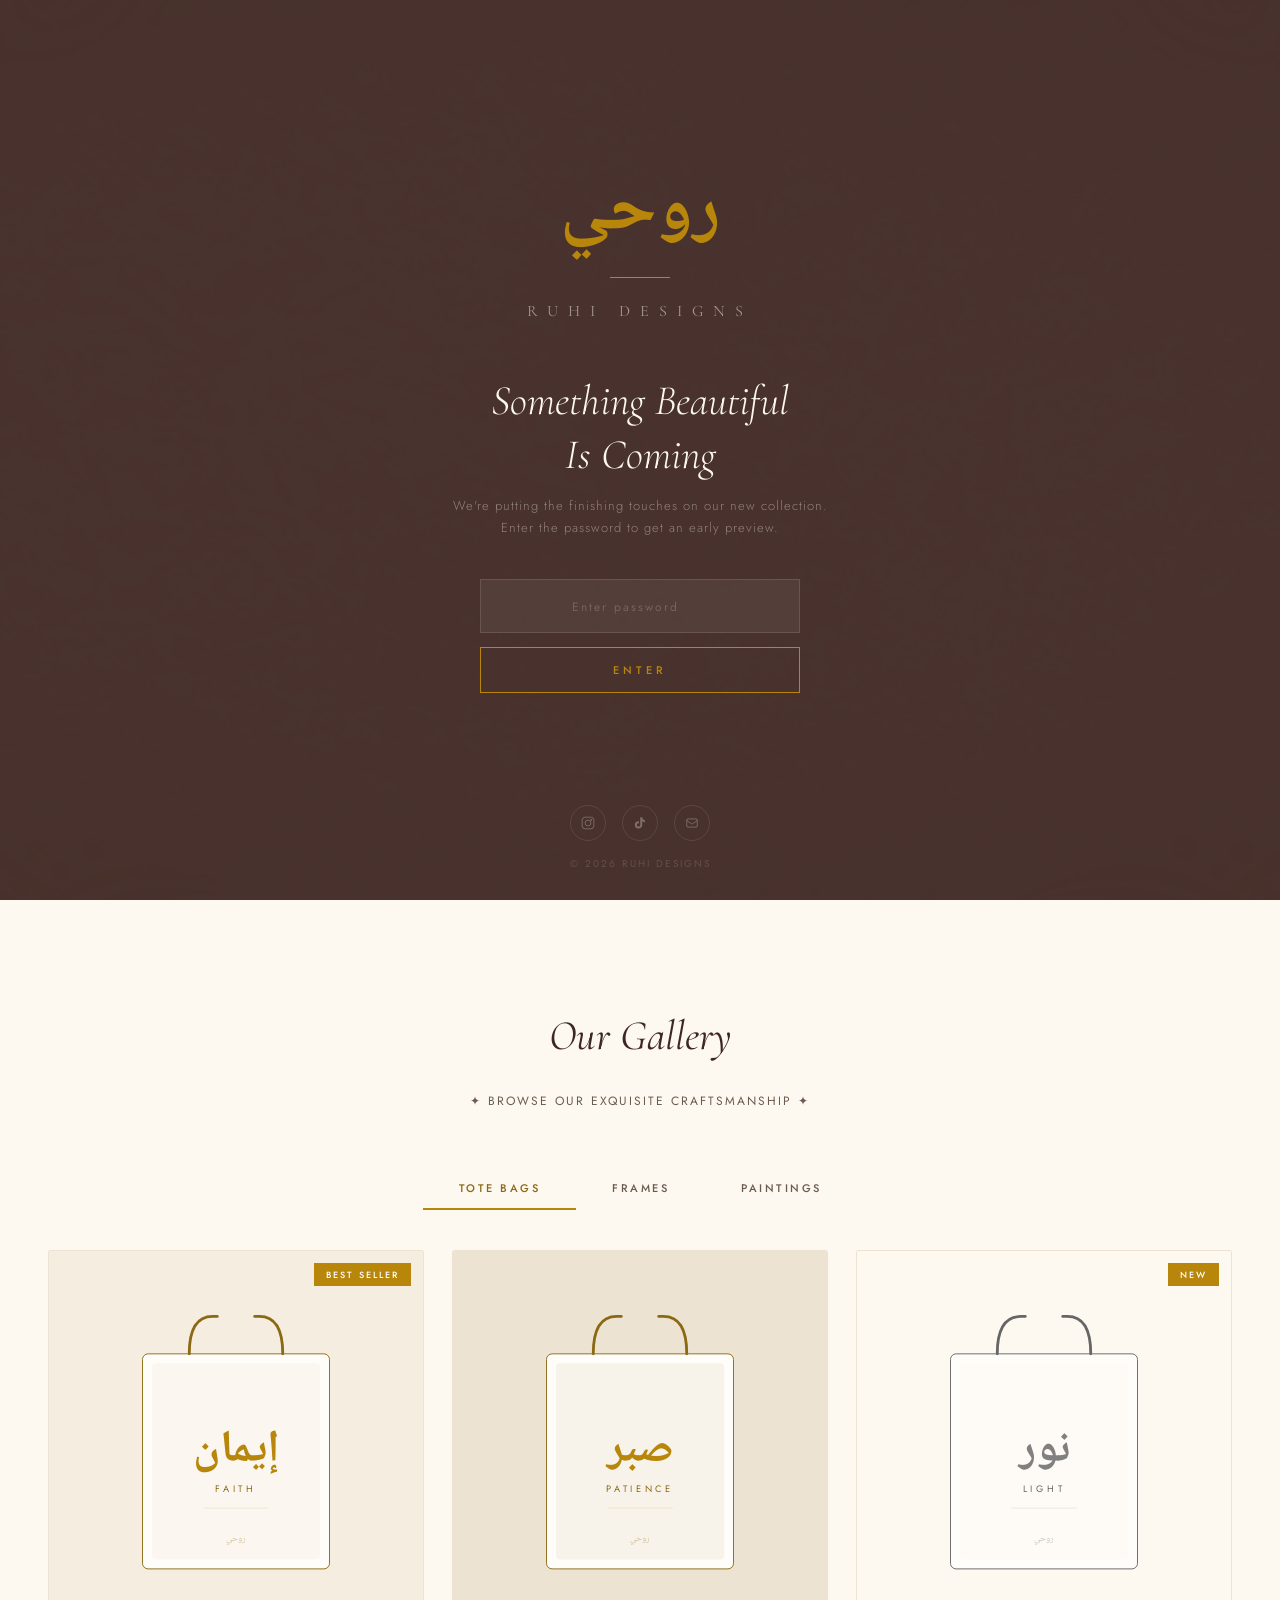
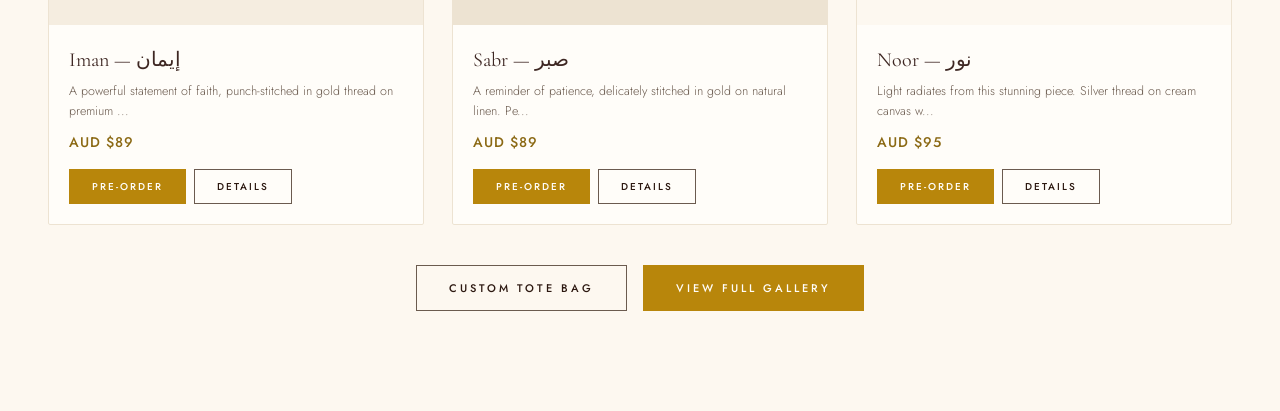
==== commit 35785aa0: "Update index.html" ====
--- a/index.html
+++ b/index.html
@@ -46,6 +46,222 @@
   pointer-events: none;
 }
 
+/* ═══════════ COMING SOON GATE ═══════════ */
+.gate {
+  position: fixed;
+  inset: 0;
+  z-index: 99999;
+  background: var(--brown);
+  display: flex;
+  flex-direction: column;
+  align-items: center;
+  justify-content: center;
+  padding: 40px 24px;
+  overflow: hidden;
+  transition: opacity 1s ease, visibility 1s ease;
+}
+.gate.hidden {
+  opacity: 0;
+  visibility: hidden;
+  pointer-events: none;
+}
+.gate-bg-pattern {
+  position: absolute;
+  inset: 0;
+  background-image: var(--texture-bg);
+  background-size: cover;
+  background-position: center;
+  opacity: 0.06;
+  pointer-events: none;
+}
+.gate-ornament-top,
+.gate-ornament-bottom {
+  position: absolute;
+  width: 200px;
+  height: 200px;
+  opacity: 0.08;
+  pointer-events: none;
+}
+.gate-ornament-top { top: -30px; right: -30px; }
+.gate-ornament-bottom { bottom: -30px; left: -30px; transform: rotate(180deg); }
+.gate-content {
+  position: relative;
+  z-index: 2;
+  text-align: center;
+  max-width: 480px;
+  width: 100%;
+}
+.gate-arabic {
+  font-family: 'Noto Naskh Arabic', serif;
+  font-size: 72px;
+  font-weight: 700;
+  color: var(--gold);
+  opacity: 0;
+  animation: gateFade 1.2s ease 0.3s forwards;
+  line-height: 1.2;
+}
+.gate-line {
+  width: 60px;
+  height: 1px;
+  background: var(--gold);
+  margin: 20px auto;
+  opacity: 0;
+  animation: gateFade 0.8s ease 0.7s forwards;
+}
+.gate-brand {
+  font-family: 'Cormorant Garamond', serif;
+  font-size: 16px;
+  letter-spacing: 10px;
+  text-transform: uppercase;
+  color: rgba(253,248,240,0.5);
+  margin-bottom: 48px;
+  opacity: 0;
+  animation: gateFade 0.8s ease 0.9s forwards;
+}
+.gate-heading {
+  font-family: 'Cormorant Garamond', serif;
+  font-size: 42px;
+  font-weight: 300;
+  font-style: italic;
+  color: var(--cream);
+  line-height: 1.3;
+  margin-bottom: 12px;
+  opacity: 0;
+  animation: gateFade 0.8s ease 1.1s forwards;
+}
+.gate-sub {
+  font-size: 13px;
+  color: rgba(253,248,240,0.4);
+  font-weight: 300;
+  letter-spacing: 1px;
+  line-height: 1.7;
+  margin-bottom: 40px;
+  opacity: 0;
+  animation: gateFade 0.8s ease 1.3s forwards;
+}
+.gate-form {
+  display: flex;
+  flex-direction: column;
+  align-items: center;
+  gap: 14px;
+  opacity: 0;
+  animation: gateFade 0.8s ease 1.5s forwards;
+}
+.gate-input-wrap {
+  position: relative;
+  width: 100%;
+  max-width: 320px;
+}
+.gate-input {
+  width: 100%;
+  padding: 16px 50px 16px 20px;
+  background: rgba(253,248,240,0.06);
+  border: 1px solid rgba(253,248,240,0.12);
+  font-family: 'Jost', sans-serif;
+  font-size: 14px;
+  color: var(--cream);
+  outline: none;
+  letter-spacing: 4px;
+  text-align: center;
+  transition: border-color 0.4s, box-shadow 0.4s;
+  border-radius: 0;
+}
+.gate-input::placeholder {
+  color: rgba(253,248,240,0.2);
+  letter-spacing: 2px;
+  font-size: 12px;
+}
+.gate-input:focus {
+  border-color: var(--gold);
+  box-shadow: 0 0 0 3px rgba(184,134,11,0.1);
+}
+.gate-enter-btn {
+  width: 100%;
+  max-width: 320px;
+  padding: 14px;
+  background: transparent;
+  border: 1px solid var(--gold);
+  color: var(--gold);
+  font-family: 'Jost', sans-serif;
+  font-size: 11px;
+  font-weight: 500;
+  letter-spacing: 4px;
+  text-transform: uppercase;
+  cursor: pointer;
+  transition: all 0.4s;
+}
+.gate-enter-btn:hover {
+  background: var(--gold);
+  color: var(--brown);
+}
+.gate-error {
+  font-size: 12px;
+  color: #c0392b;
+  height: 18px;
+  margin-top: 4px;
+  transition: opacity 0.3s;
+  opacity: 0;
+}
+.gate-error.show { opacity: 1; }
+.gate-footer {
+  position: absolute;
+  bottom: 28px;
+  left: 0;
+  right: 0;
+  text-align: center;
+  z-index: 2;
+}
+.gate-socials {
+  display: flex;
+  justify-content: center;
+  gap: 16px;
+  margin-bottom: 14px;
+}
+.gate-socials a {
+  width: 36px;
+  height: 36px;
+  border: 1px solid rgba(253,248,240,0.1);
+  border-radius: 50%;
+  display: flex;
+  align-items: center;
+  justify-content: center;
+  color: rgba(253,248,240,0.3);
+  text-decoration: none;
+  transition: all 0.3s;
+}
+.gate-socials a:hover {
+  border-color: var(--gold);
+  color: var(--gold);
+}
+.gate-copy {
+  font-size: 10px;
+  color: rgba(253,248,240,0.15);
+  letter-spacing: 2px;
+}
+.gate-ornament-svg {
+  fill: var(--gold);
+}
+
+@keyframes gateFade {
+  from { opacity: 0; transform: translateY(15px); }
+  to { opacity: 1; transform: translateY(0); }
+}
+
+/* Shake animation for wrong password */
+@keyframes gateShake {
+  0%, 100% { transform: translateX(0); }
+  15%, 45%, 75% { transform: translateX(-8px); }
+  30%, 60%, 90% { transform: translateX(8px); }
+}
+.gate-input.shake {
+  animation: gateShake 0.5s ease;
+  border-color: #c0392b;
+}
+
+/* Hide nav/footer until gate unlocked */
+body.gated .nav,
+body.gated .footer { display: none; }
+
 /* ═══════════ LOADING SCREEN ═══════════ */
 .loader {
   position: fixed;
@@ -1392,9 +1608,253 @@
 ::-webkit-scrollbar-track { background: var(--cream); }
 ::-webkit-scrollbar-thumb { background: var(--cream-darker); border-radius: 4px; }
 ::-webkit-scrollbar-thumb:hover { background: var(--gold-light); }
+/* ═══════════ FRAME DESIGNER ═══════════ */
+.designer-layout {
+  max-width: 1200px;
+  margin: 0 auto;
+  display: grid;
+  grid-template-columns: 1fr 380px;
+  gap: 40px;
+  align-items: start;
+}
+@media (max-width: 900px) {
+  .designer-layout { grid-template-columns: 1fr; }
+}
+.designer-canvas-wrap {
+  display: flex;
+  flex-direction: column;
+  align-items: center;
+  gap: 16px;
+}
+.designer-frame {
+  position: relative;
+  width: 340px;
+  height: 480px;
+  border: 12px solid var(--gold);
+  background: var(--cream-dark);
+  box-shadow: 0 8px 40px rgba(0,0,0,0.15), inset 0 0 0 2px rgba(184,134,11,0.3);
+  overflow: hidden;
+  cursor: crosshair;
+}
+.designer-frame.black-border {
+  border-color: #1a1a1a;
+  box-shadow: 0 8px 40px rgba(0,0,0,0.2), inset 0 0 0 2px rgba(255,255,255,0.08);
+}
+.designer-frame-bg {
+  position: absolute;
+  inset: 0;
+  background-size: cover;
+  background-position: center;
+}
+.designer-asset {
+  position: absolute;
+  cursor: grab;
+  user-select: none;
+  -webkit-user-select: none;
+  transition: box-shadow 0.2s;
+  touch-action: none;
+}
+.designer-asset:hover,
+.designer-asset.active {
+  outline: 2px solid var(--gold);
+  outline-offset: 2px;
+}
+.designer-asset img {
+  width: 100%;
+  height: 100%;
+  object-fit: contain;
+  pointer-events: none;
+}
+.designer-asset .asset-delete {
+  position: absolute;
+  top: -10px;
+  right: -10px;
+  width: 22px;
+  height: 22px;
+  background: #c0392b;
+  color: white;
+  border: none;
+  border-radius: 50%;
+  font-size: 12px;
+  cursor: pointer;
+  display: none;
+  align-items: center;
+  justify-content: center;
+  z-index: 10;
+  line-height: 1;
+}
+.designer-asset.active .asset-delete { display: flex; }
+.designer-asset .asset-resize {
+  position: absolute;
+  bottom: -6px;
+  right: -6px;
+  width: 14px;
+  height: 14px;
+  background: var(--gold);
+  border: 1px solid white;
+  border-radius: 2px;
+  cursor: nwse-resize;
+  display: none;
+}
+.designer-asset.active .asset-resize { display: block; }
+.designer-hint {
+  font-size: 12px;
+  color: var(--text-light);
+  text-align: center;
+  font-style: italic;
+}
+
+/* Designer panel */
+.designer-panel {
+  display: flex;
+  flex-direction: column;
+  gap: 24px;
+}
+.dp-section h4 {
+  font-size: 10px;
+  letter-spacing: 2.5px;
+  text-transform: uppercase;
+  color: var(--gold);
+  font-weight: 600;
+  margin-bottom: 12px;
+  padding-bottom: 8px;
+  border-bottom: 1px solid var(--cream-darker);
+}
+.dp-border-opts {
+  display: flex;
+  gap: 10px;
+}
+.dp-border-btn {
+  flex: 1;
+  padding: 12px;
+  border: 2px solid var(--cream-darker);
+  background: transparent;
+  cursor: pointer;
+  text-align: center;
+  font-family: 'Jost', sans-serif;
+  font-size: 11px;
+  letter-spacing: 2px;
+  text-transform: uppercase;
+  color: var(--text-light);
+  transition: all 0.3s;
+}
+.dp-border-btn.active {
+  border-color: var(--gold);
+  color: var(--gold-dark);
+  background: rgba(184,134,11,0.05);
+}
+.dp-border-btn .swatch {
+  display: block;
+  width: 100%;
+  height: 6px;
+  margin-bottom: 8px;
+  border-radius: 2px;
+}
+.dp-bg-grid {
+  display: grid;
+  grid-template-columns: repeat(5, 1fr);
+  gap: 8px;
+}
+.dp-bg-thumb {
+  aspect-ratio: 210/297;
+  border-radius: 2px;
+  border: 2px solid transparent;
+  cursor: pointer;
+  overflow: hidden;
+  transition: all 0.3s;
+  background-size: cover;
+  background-position: center;
+}
+.dp-bg-thumb:hover { border-color: var(--gold-light); transform: scale(1.05); }
+.dp-bg-thumb.active { border-color: var(--gold); box-shadow: 0 0 0 2px rgba(184,134,11,0.2); }
+
+.dp-asset-grid {
+  display: grid;
+  grid-template-columns: repeat(3, 1fr);
+  gap: 10px;
+}
+.dp-asset-thumb {
+  aspect-ratio: 1;
+  border-radius: 4px;
+  border: 2px solid var(--cream-darker);
+  cursor: grab;
+  overflow: hidden;
+  transition: all 0.3s;
+  background: var(--cream-dark);
+  display: flex;
+  align-items: center;
+  justify-content: center;
+  padding: 6px;
+}
+.dp-asset-thumb:hover { border-color: var(--gold-light); transform: scale(1.05); }
+.dp-asset-thumb img {
+  max-width: 100%;
+  max-height: 100%;
+  object-fit: contain;
+  pointer-events: none;
+}
+.dp-asset-name {
+  font-size: 9px;
+  text-align: center;
+  color: var(--text-light);
+  margin-top: 4px;
+}
+.dp-actions {
+  display: flex;
+  gap: 10px;
+  flex-wrap: wrap;
+}
 </style>
 </head>
-<body>
+<body class="gated">
+
+<!-- ═══════════ COMING SOON GATE ═══════════ -->
+<div class="gate" id="gate">
+  <div class="gate-bg-pattern"></div>
+
+  <!-- Ornamental corners -->
+  <div class="gate-ornament-top">
+    <svg viewBox="0 0 200 200" class="gate-ornament-svg" opacity="1">
+      <path d="M180 0C180 0 180 40 160 60C140 80 120 80 100 100C80 120 80 140 60 160C40 180 0 180 0 180" fill="none" stroke="currentColor" stroke-width="0.5" opacity="0.4"/>
+      <path d="M200 0C200 0 200 50 175 75C150 100 120 100 100 120C80 140 80 160 55 180C30 200 0 200 0 200" fill="none" stroke="currentColor" stroke-width="0.3" opacity="0.3"/>
+      <circle cx="160" cy="40" r="2" opacity="0.3"/>
+      <circle cx="140" cy="60" r="1.5" opacity="0.2"/>
+      <circle cx="120" cy="80" r="1" opacity="0.2"/>
+    </svg>
+  </div>
+  <div class="gate-ornament-bottom">
+    <svg viewBox="0 0 200 200" class="gate-ornament-svg" opacity="1">
+      <path d="M180 0C180 0 180 40 160 60C140 80 120 80 100 100C80 120 80 140 60 160C40 180 0 180 0 180" fill="none" stroke="currentColor" stroke-width="0.5" opacity="0.4"/>
+      <path d="M200 0C200 0 200 50 175 75C150 100 120 100 100 120C80 140 80 160 55 180C30 200 0 200 0 200" fill="none" stroke="currentColor" stroke-width="0.3" opacity="0.3"/>
+      <circle cx="160" cy="40" r="2" opacity="0.3"/>
+      <circle cx="140" cy="60" r="1.5" opacity="0.2"/>
+    </svg>
+  </div>
+
+  <div class="gate-content">
+    <div class="gate-arabic">روحي</div>
+    <div class="gate-line"></div>
+    <div class="gate-brand">Ruhi Designs</div>
+    <h1 class="gate-heading">Something Beautiful<br>Is Coming</h1>
+    <p class="gate-sub">We're putting the finishing touches on our new collection.<br>Enter the password to get an early preview.</p>
+    <div class="gate-form">
+      <div class="gate-input-wrap">
+        <input type="password" class="gate-input" id="gateInput" placeholder="Enter password" onkeydown="if(event.key==='Enter')unlockGate()">
+      </div>
+      <button class="gate-enter-btn" onclick="unlockGate()">Enter</button>
+      <div class="gate-error" id="gateError">Incorrect password. Please try again.</div>
+    </div>
+  </div>
+
+  <div class="gate-footer">
+    <div class="gate-socials">
+      <a href="#" title="Instagram"><svg width="14" height="14" viewBox="0 0 24 24" fill="none" stroke="currentColor" stroke-width="1.5"><rect x="2" y="2" width="20" height="20" rx="5"/><circle cx="12" cy="12" r="5"/><circle cx="17.5" cy="6.5" r="1.5" fill="currentColor" stroke="none"/></svg></a>
+      <a href="#" title="TikTok"><svg width="14" height="14" viewBox="0 0 24 24" fill="currentColor"><path d="M19.59 6.69a4.83 4.83 0 01-3.77-4.25V2h-3.45v13.67a2.89 2.89 0 01-2.88 2.5 2.89 2.89 0 01-2.89-2.89 2.89 2.89 0 012.89-2.89c.28 0 .54.04.79.1v-3.5a6.37 6.37 0 00-.79-.05A6.34 6.34 0 003.15 15.2a6.34 6.34 0 006.34 6.34 6.34 6.34 0 006.34-6.34V9.06a8.16 8.16 0 004.76 1.52v-3.4a4.85 4.85 0 01-1-.49z"/></svg></a>
+      <a href="mailto:ruhidesigns.co@gmail.com" title="Email"><svg width="14" height="14" viewBox="0 0 24 24" fill="none" stroke="currentColor" stroke-width="1.5"><path d="M3 8l7.89 5.26a2 2 0 002.22 0L21 8M5 19h14a2 2 0 002-2V7a2 2 0 00-2-2H5a2 2 0 00-2 2v10a2 2 0 002 2z"/></svg></a>
+    </div>
+    <div class="gate-copy">© 2026 RUHI DESIGNS</div>
+  </div>
+</div>
 
 <!-- ═══════════ LOADING SCREEN ═══════════ -->
 <div class="loader" id="loader">
@@ -1563,7 +2023,18 @@
 
 <!-- ═══════════════════ COMMISSION PAGE ═══════════════════ -->
 <div class="page" id="page-commission">
-  <section class="commission-section">
+
+  <!-- Tab switcher -->
+  <div style="background:var(--brown);padding:100px 48px 0;text-align:center;">
+    <div class="gallery-tabs" style="margin-bottom:0;border-bottom:1px solid rgba(253,248,240,0.1);">
+      <button class="gallery-tab active" onclick="showCommTab('form')" id="ctab-form" style="color:rgba(253,248,240,0.5);border-bottom-color:transparent;">Order Form</button>
+      <button class="gallery-tab" onclick="showCommTab('designer')" id="ctab-designer" style="color:rgba(253,248,240,0.5);border-bottom-color:transparent;">Frame Designer</button>
+    </div>
+  </div>
+
+  <!-- ORDER FORM TAB -->
+  <div id="commTab-form">
+  <section class="commission-section" style="padding-top:40px;">
     <div class="commission-grid">
       <div class="commission-left">
         <div class="section-label reveal" style="display:flex;align-items:center;gap:8px;margin-bottom:16px;">✦ Commission a Piece</div>
@@ -1661,6 +2132,62 @@
       </div>
     </div>
   </section>
+  </div><!-- end commTab-form -->
+
+  <!-- FRAME DESIGNER TAB -->
+  <div id="commTab-designer" style="display:none;">
+  <section class="section" style="padding-top:40px;min-height:80vh;">
+    <div class="section-header reveal">
+      <div class="section-label">Visualise Your Frame</div>
+      <h2 class="section-title">Frame Designer</h2>
+      <div class="section-divider"></div>
+      <p class="section-subtitle">Choose a background, add decorative elements, and drag them to create your perfect frame design</p>
+    </div>
+
+    <div class="designer-layout">
+      <!-- Canvas -->
+      <div class="designer-canvas-wrap">
+        <div class="designer-frame" id="designerFrame">
+          <div class="designer-frame-bg" id="designerBg"></div>
+          <!-- Assets get placed here dynamically -->
+        </div>
+        <p class="designer-hint">Click an asset to add it, then drag to position. Click to select, drag corners to resize.</p>
+        <div class="dp-actions" style="justify-content:center;">
+          <button class="btn btn-secondary btn-small" onclick="clearDesigner()">Clear All</button>
+          <button class="btn btn-primary btn-small" onclick="submitDesign()">Submit This Design</button>
+        </div>
+      </div>
+
+      <!-- Options panel -->
+      <div class="designer-panel">
+        <div class="dp-section">
+          <h4>Frame Border</h4>
+          <div class="dp-border-opts">
+            <button class="dp-border-btn active" onclick="setBorder('gold')" id="borderGold">
+              <span class="swatch" style="background:linear-gradient(135deg,#D4A843,#8B6914);"></span>
+              Gold
+            </button>
+            <button class="dp-border-btn" onclick="setBorder('black')" id="borderBlack">
+              <span class="swatch" style="background:linear-gradient(135deg,#333,#111);"></span>
+              Black
+            </button>
+          </div>
+        </div>
+
+        <div class="dp-section">
+          <h4>Background</h4>
+          <div class="dp-bg-grid" id="bgGrid"></div>
+        </div>
+
+        <div class="dp-section">
+          <h4>Decorative Assets — Click to Add</h4>
+          <div class="dp-asset-grid" id="assetGrid"></div>
+        </div>
+      </div>
+    </div>
+  </section>
+  </div><!-- end commTab-designer -->
+
 </div>
 
 <!-- ═══════════════════ CONTACT PAGE ═══════════════════ -->
@@ -1776,10 +2303,43 @@
 document.documentElement.style.setProperty('--texture-bg', 'url(' + TEXTURE_IMG + ')');
 
 // ═══════════ LOADING ═══════════
+// ═══════════ GATE ═══════════
+const SITE_PASSWORD = 'ruhi2026';
+
+function unlockGate() {
+  const input = document.getElementById('gateInput');
+  const err = document.getElementById('gateError');
+  if (input.value === SITE_PASSWORD) {
+    // Correct - hide gate, show loader sequence
+    err.classList.remove('show');
+    document.body.classList.remove('gated');
+    document.getElementById('gate').classList.add('hidden');
+    // Reset and show loader with fresh animations
+    const loader = document.getElementById('loader');
+    const clone = loader.cloneNode(true);
+    clone.style.display = 'flex';
+    clone.classList.remove('hidden');
+    clone.id = 'loader';
+    loader.parentNode.replaceChild(clone, loader);
+    setTimeout(() => {
+      document.getElementById('loader').classList.add('hidden');
+    }, 2600);
+    initReveal();
+  } else {
+    // Wrong password
+    err.classList.add('show');
+    input.classList.add('shake');
+    setTimeout(() => input.classList.remove('shake'), 600);
+    input.value = '';
+    input.focus();
+  }
+}
+
 window.addEventListener('load', () => {
-  setTimeout(() => {
-    document.getElementById('loader').classList.add('hidden');
-  }, 2600);
+  // Loader hidden by default until gate is unlocked
+  document.getElementById('loader').style.display = 'none';
+  // Focus password input
+  setTimeout(() => document.getElementById('gateInput').focus(), 1800);
   initReveal();
 });
 
@@ -1944,6 +2504,262 @@
 
 // Init home gallery
 filterHomeGallery('totes');
+
+
+const FRAME_IMGS = {
+  backgrounds: [
+    {id:1,name:'Pink Floral',src:'[data-uri]'},
+    {id:2,name:'Crimson Royal',src:'[data-uri]'},
+    {id:3,name:'Ocean Blue',src:'[data-uri]'},
+    {id:4,name:'Red Persian',src:'[data-uri]'},
+    {id:5,name:'Sage Green',src:'[data-uri]'},
+    {id:6,name:'Navy Classic',src:'[data-uri]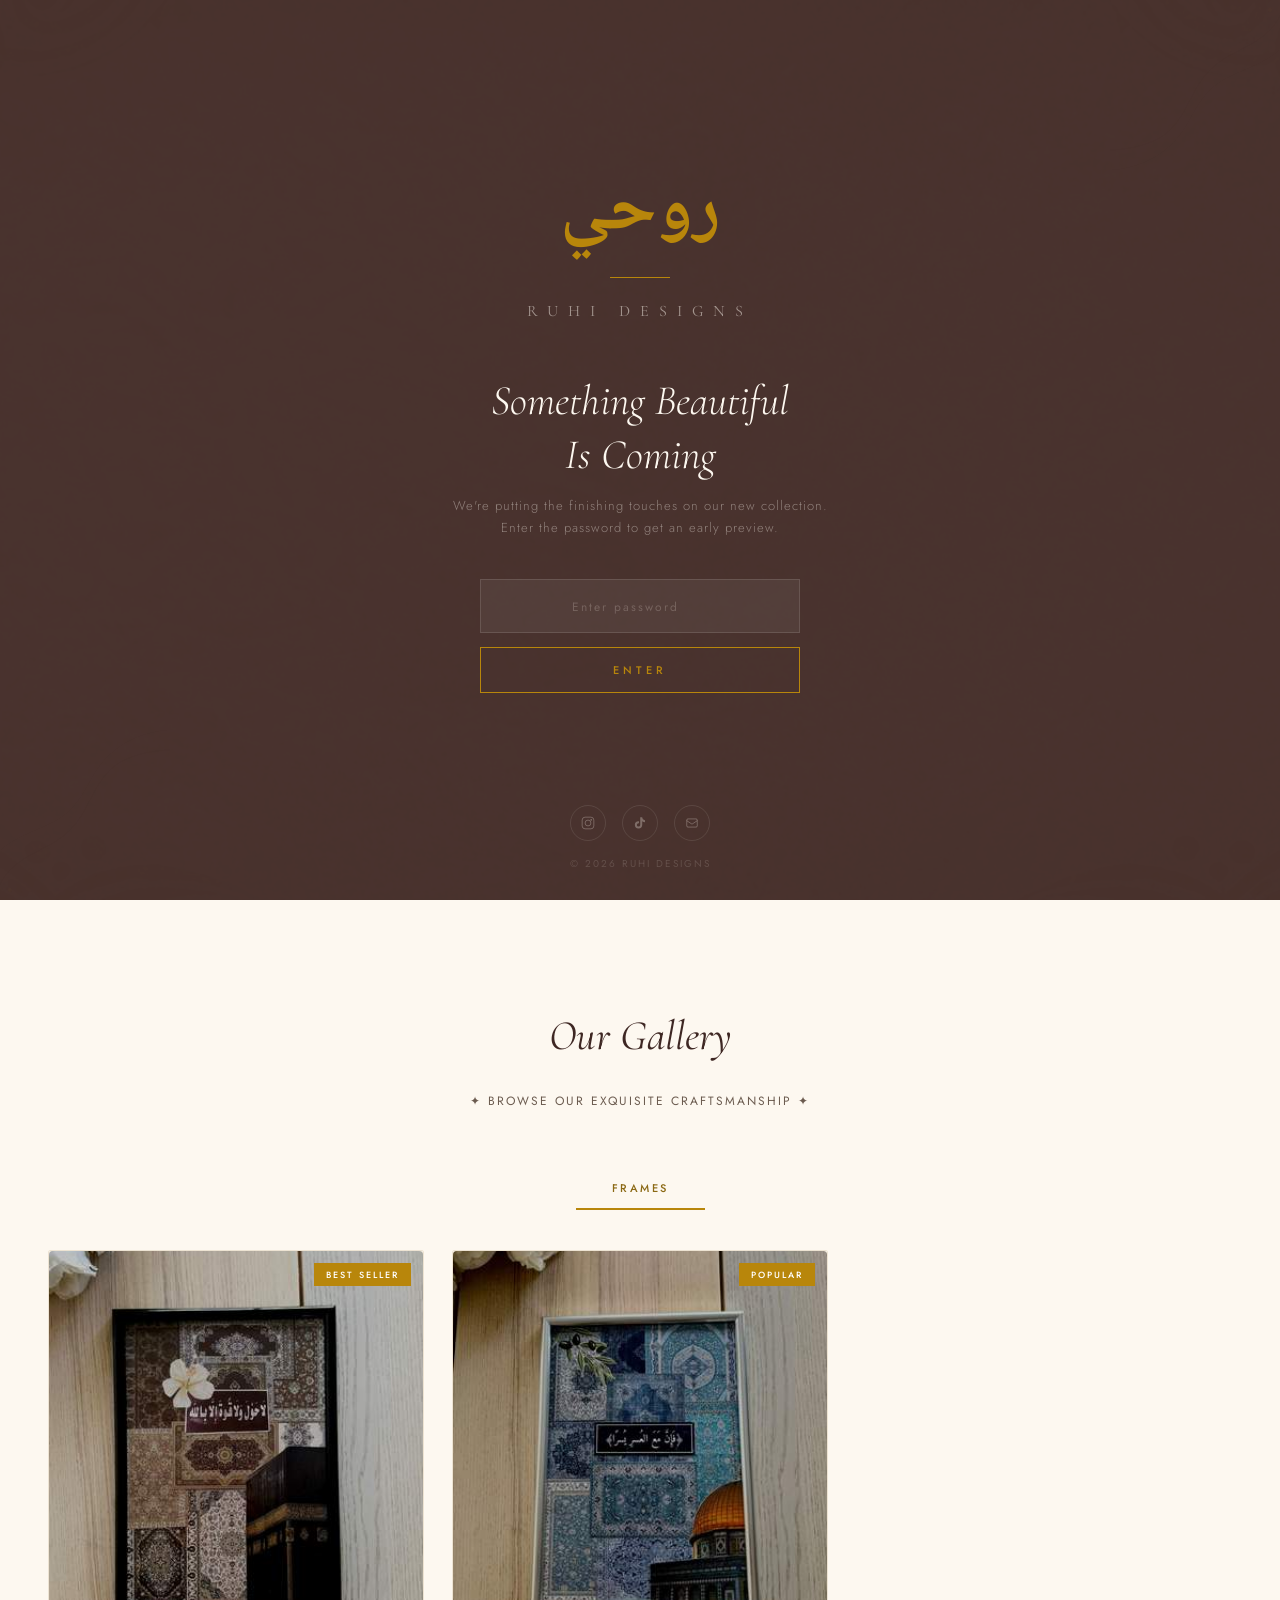
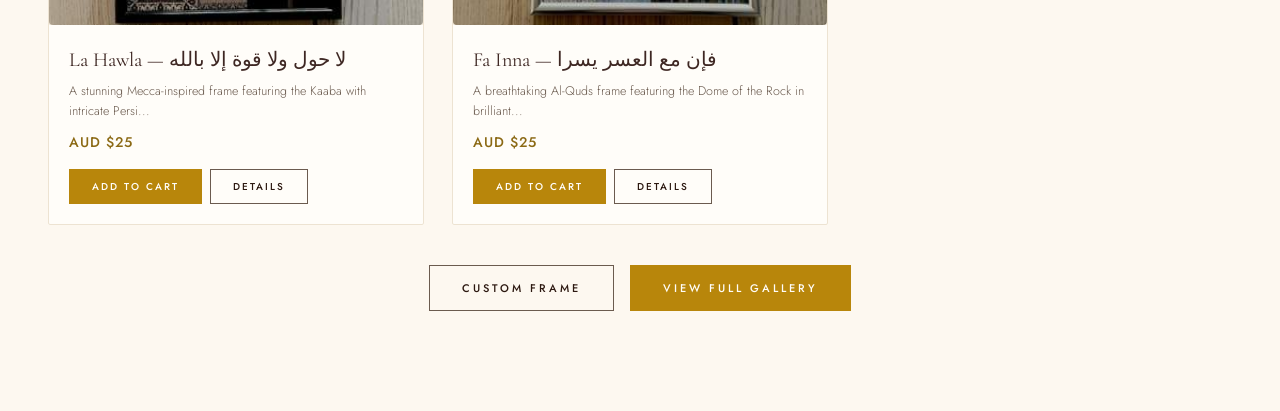
==== commit 4f5f64d2: "Update index.html" ====
--- a/index.html
+++ b/index.html
@@ -23,6 +23,7 @@
 }
 
 * { margin: 0; padding: 0; box-sizing: border-box; }
+@keyframes spin { to { transform: rotate(360deg); } }
 html { scroll-behavior: smooth; overflow-x: hidden; }
 
 body {
@@ -879,7 +880,7 @@
   transform: translateY(-4px);
   box-shadow: 0 16px 48px var(--shadow-md);
 }
-.gallery-item-img-wrap {
+.gallery-item-img-wrap { overflow:hidden;
   position: relative;
   width: 100%;
   aspect-ratio: 1;
@@ -1519,6 +1520,64 @@
 .pm-detail span:first-child { color: var(--text-light); }
 .pm-detail span:last-child { color: var(--text); font-weight: 500; }
 .pm-details { margin-bottom: 20px; }
+
+/* ═══════════ PRODUCT MODAL IMAGE NAV ═══════════ */
+.pm-img-wrap {
+  position: relative;
+  width: 100%;
+  min-height: 300px;
+  overflow: hidden;
+}
+.pm-img-wrap img {
+  width: 100%;
+  height: 100%;
+  object-fit: cover;
+  display: block;
+  transition: opacity 0.35s ease;
+}
+.pm-arrow {
+  position: absolute;
+  top: 50%;
+  transform: translateY(-50%);
+  width: 44px;
+  height: 44px;
+  background: rgba(62,39,35,0.45);
+  color: var(--cream);
+  border: none;
+  border-radius: 50%;
+  font-size: 22px;
+  cursor: pointer;
+  opacity: 0;
+  transition: opacity 0.3s, background 0.3s;
+  z-index: 3;
+  display: flex;
+  align-items: center;
+  justify-content: center;
+  line-height: 1;
+}
+.pm-img-wrap:hover .pm-arrow { opacity: 1; }
+.pm-arrow:hover { background: var(--gold); }
+.pm-arrow-left { left: 10px; }
+.pm-arrow-right { right: 10px; }
+.pm-dots {
+  display: flex;
+  justify-content: center;
+  gap: 8px;
+  padding: 10px 0 4px;
+}
+.pm-dot {
+  width: 9px;
+  height: 9px;
+  border-radius: 50%;
+  background: var(--cream-darker);
+  border: 1px solid var(--text-light);
+  cursor: pointer;
+  transition: background 0.3s, border-color 0.3s;
+}
+.pm-dot.active {
+  background: var(--gold);
+  border-color: var(--gold);
+}
 
 /* ═══════════ FOOTER ═══════════ */
 .footer {
@@ -1848,8 +1907,8 @@
 
   <div class="gate-footer">
     <div class="gate-socials">
-      <a href="#" title="Instagram"><svg width="14" height="14" viewBox="0 0 24 24" fill="none" stroke="currentColor" stroke-width="1.5"><rect x="2" y="2" width="20" height="20" rx="5"/><circle cx="12" cy="12" r="5"/><circle cx="17.5" cy="6.5" r="1.5" fill="currentColor" stroke="none"/></svg></a>
-      <a href="#" title="TikTok"><svg width="14" height="14" viewBox="0 0 24 24" fill="currentColor"><path d="M19.59 6.69a4.83 4.83 0 01-3.77-4.25V2h-3.45v13.67a2.89 2.89 0 01-2.88 2.5 2.89 2.89 0 01-2.89-2.89 2.89 2.89 0 012.89-2.89c.28 0 .54.04.79.1v-3.5a6.37 6.37 0 00-.79-.05A6.34 6.34 0 003.15 15.2a6.34 6.34 0 006.34 6.34 6.34 6.34 0 006.34-6.34V9.06a8.16 8.16 0 004.76 1.52v-3.4a4.85 4.85 0 01-1-.49z"/></svg></a>
+      <a href="https://www.instagram.com/ruhidesigns.co" target="_blank" rel="noopener" title="Instagram"><svg width="14" height="14" viewBox="0 0 24 24" fill="none" stroke="currentColor" stroke-width="1.5"><rect x="2" y="2" width="20" height="20" rx="5"/><circle cx="12" cy="12" r="5"/><circle cx="17.5" cy="6.5" r="1.5" fill="currentColor" stroke="none"/></svg></a>
+      <a href="https://www.tiktok.com/@ruhidesigns.co" target="_blank" rel="noopener" title="TikTok"><svg width="14" height="14" viewBox="0 0 24 24" fill="currentColor"><path d="M19.59 6.69a4.83 4.83 0 01-3.77-4.25V2h-3.45v13.67a2.89 2.89 0 01-2.88 2.5 2.89 2.89 0 01-2.89-2.89 2.89 2.89 0 012.89-2.89c.28 0 .54.04.79.1v-3.5a6.37 6.37 0 00-.79-.05A6.34 6.34 0 003.15 15.2a6.34 6.34 0 006.34 6.34 6.34 6.34 0 006.34-6.34V9.06a8.16 8.16 0 004.76 1.52v-3.4a4.85 4.85 0 01-1-.49z"/></svg></a>
       <a href="mailto:ruhidesigns.co@gmail.com" title="Email"><svg width="14" height="14" viewBox="0 0 24 24" fill="none" stroke="currentColor" stroke-width="1.5"><path d="M3 8l7.89 5.26a2 2 0 002.22 0L21 8M5 19h14a2 2 0 002-2V7a2 2 0 00-2-2H5a2 2 0 00-2 2v10a2 2 0 002 2z"/></svg></a>
     </div>
     <div class="gate-copy">© 2026 RUHI DESIGNS</div>
@@ -1878,10 +1937,10 @@
   </ul>
   <div class="nav-right">
     <a class="nav-login" onclick="navigate('commission')">Login</a>
-    <a class="nav-social" title="TikTok" href="#">
+    <a class="nav-social" title="TikTok" href="https://www.tiktok.com/@ruhidesigns.co" target="_blank" rel="noopener">
       <svg width="16" height="16" viewBox="0 0 24 24" fill="currentColor"><path d="M19.59 6.69a4.83 4.83 0 01-3.77-4.25V2h-3.45v13.67a2.89 2.89 0 01-2.88 2.5 2.89 2.89 0 01-2.89-2.89 2.89 2.89 0 012.89-2.89c.28 0 .54.04.79.1v-3.5a6.37 6.37 0 00-.79-.05A6.34 6.34 0 003.15 15.2a6.34 6.34 0 006.34 6.34 6.34 6.34 0 006.34-6.34V9.06a8.16 8.16 0 004.76 1.52v-3.4a4.85 4.85 0 01-1-.49z"/></svg>
     </a>
-    <a class="nav-social" title="Instagram" href="#">
+    <a class="nav-social" title="Instagram" href="https://www.instagram.com/ruhidesigns.co" target="_blank" rel="noopener">
       <svg width="16" height="16" viewBox="0 0 24 24" fill="none" stroke="currentColor" stroke-width="1.5"><rect x="2" y="2" width="20" height="20" rx="5"/><circle cx="12" cy="12" r="5"/><circle cx="17.5" cy="6.5" r="1.5" fill="currentColor" stroke="none"/></svg>
     </a>
   </div>
@@ -1910,7 +1969,7 @@
     <div class="hero-content">
       <div class="hero-label">Handcrafted Arabic Art</div>
       <h1 class="hero-title">Elegant Arabic<br>Calligraphy<br><em>Stitch Art</em></h1>
-      <p class="hero-sub">Luxury Tote Bags & Custom Paintings</p>
+      <p class="hero-sub">Luxury Islamic Calligraphy Frames</p>
       <div class="hero-buttons">
         <a class="btn btn-secondary" onclick="navigate('gallery')" style="border-color:rgba(253,248,240,0.4);color:var(--cream);">View Gallery</a>
         <a class="btn btn-primary" onclick="navigate('commission')">Commission a Piece</a>
@@ -1925,13 +1984,11 @@
       <div class="section-subtitle">✦ Browse our exquisite craftsmanship ✦</div>
     </div>
     <div class="gallery-tabs reveal" style="margin-bottom:40px;">
-      <button class="gallery-tab active" onclick="filterHomeGallery('totes')">Tote Bags</button>
-      <button class="gallery-tab" onclick="filterHomeGallery('frames')">Frames</button>
-      <button class="gallery-tab" onclick="filterHomeGallery('paintings')">Paintings</button>
+      <button class="gallery-tab active" onclick="filterHomeGallery('frames')">Frames</button>
     </div>
     <div class="gallery-grid" id="homeGalleryGrid"></div>
     <div style="text-align:center; margin-top:40px; display:flex; gap:16px; justify-content:center; flex-wrap:wrap;" class="reveal">
-      <a class="btn btn-secondary" onclick="navigate('commission')" id="homeCustomBtn">Custom Tote Bag</a>
+      <a class="btn btn-secondary" onclick="navigate('commission')" id="homeCustomBtn">Custom Frame</a>
       <a class="btn btn-primary" onclick="navigate('gallery')">View Full Gallery</a>
     </div>
   </section>
@@ -2013,7 +2070,7 @@
     </div>
     <div class="gallery-tabs reveal" id="galleryTabs">
       <button class="gallery-tab active" onclick="filterGallery('all')">All</button>
-      <button class="gallery-tab" onclick="filterGallery('totes')">Tote Bags</button>
+      <button class="gallery-tab" onclick="filterGallery('totebags')">Tote Bags</button>
       <button class="gallery-tab" onclick="filterGallery('frames')">Frames</button>
       <button class="gallery-tab" onclick="filterGallery('paintings')">Paintings</button>
     </div>
@@ -2043,7 +2100,7 @@
         <div class="reveal">
           <div class="commission-contact-item">
             <div class="commission-contact-icon"><svg viewBox="0 0 24 24" fill="none" stroke="currentColor" stroke-width="1.5"><path d="M3 8l7.89 5.26a2 2 0 002.22 0L21 8M5 19h14a2 2 0 002-2V7a2 2 0 00-2-2H5a2 2 0 00-2 2v10a2 2 0 002 2z"/></svg></div>
-            <span class="commission-contact-text">ruhidesigns.co@gmail.com</span>
+            <span class="commission-contact-text"><a href="mailto:ruhidesigns.co@gmail.com">ruhidesigns.co@gmail.com</a></span>
           </div>
           <div class="commission-contact-item">
             <div class="commission-contact-icon"><svg viewBox="0 0 24 24" fill="none" stroke="currentColor" stroke-width="1.5"><rect x="2" y="2" width="20" height="20" rx="5"/><circle cx="12" cy="12" r="5"/><circle cx="17.5" cy="6.5" r="1.5" fill="currentColor" stroke="none"/></svg></div>
@@ -2058,9 +2115,9 @@
             <label class="form-label">Product Type</label>
             <select class="form-select" id="cType">
               <option value="">Select a product...</option>
-              <option value="tote">Tote Bag</option>
-              <option value="frame">Framed Piece</option>
-              <option value="painting">Canvas Painting</option>
+              <option value="frame-mecca">Mecca Collection Frame</option>
+              <option value="frame-alquds">Al-Quds Collection Frame</option>
+              <option value="frame-custom">Custom Design Frame</option>
             </select>
           </div>
           <div class="form-group">
@@ -2204,7 +2261,7 @@
         <p>Whether you have a question, need help with a custom order, or just want to say hello — we'd love to hear from you.</p>
         <div class="contact-detail">
           <div class="contact-detail-icon"><svg viewBox="0 0 24 24" fill="none" stroke="currentColor" stroke-width="1.5"><path d="M3 8l7.89 5.26a2 2 0 002.22 0L21 8M5 19h14a2 2 0 002-2V7a2 2 0 00-2-2H5a2 2 0 00-2 2v10a2 2 0 002 2z"/></svg></div>
-          <div><span class="contact-detail-label">Email</span><span class="contact-detail-text">ruhidesigns.co@gmail.com</span></div>
+          <div><span class="contact-detail-label">Email</span><span class="contact-detail-text"><a href="mailto:ruhidesigns.co@gmail.com">ruhidesigns.co@gmail.com</a></span></div>
         </div>
         <div class="contact-detail">
           <div class="contact-detail-icon"><svg viewBox="0 0 24 24" fill="none" stroke="currentColor" stroke-width="1.5"><rect x="2" y="2" width="20" height="20" rx="5"/><circle cx="12" cy="12" r="5"/></svg></div>
@@ -2215,8 +2272,8 @@
           <div><span class="contact-detail-label">Based In</span><span class="contact-detail-text">Melbourne, Australia</span></div>
         </div>
         <div class="contact-socials">
-          <a class="contact-social-link" title="Instagram"><svg width="16" height="16" viewBox="0 0 24 24" fill="none" stroke="currentColor" stroke-width="1.5"><rect x="2" y="2" width="20" height="20" rx="5"/><circle cx="12" cy="12" r="5"/><circle cx="17.5" cy="6.5" r="1.5" fill="currentColor" stroke="none"/></svg></a>
-          <a class="contact-social-link" title="TikTok"><svg width="16" height="16" viewBox="0 0 24 24" fill="currentColor"><path d="M19.59 6.69a4.83 4.83 0 01-3.77-4.25V2h-3.45v13.67a2.89 2.89 0 01-2.88 2.5 2.89 2.89 0 01-2.89-2.89 2.89 2.89 0 012.89-2.89c.28 0 .54.04.79.1v-3.5a6.37 6.37 0 00-.79-.05A6.34 6.34 0 003.15 15.2a6.34 6.34 0 006.34 6.34 6.34 6.34 0 006.34-6.34V9.06a8.16 8.16 0 004.76 1.52v-3.4a4.85 4.85 0 01-1-.49z"/></svg></a>
+          <a class="contact-social-link" href="https://www.instagram.com/ruhidesigns.co" target="_blank" rel="noopener" title="Instagram"><svg width="16" height="16" viewBox="0 0 24 24" fill="none" stroke="currentColor" stroke-width="1.5"><rect x="2" y="2" width="20" height="20" rx="5"/><circle cx="12" cy="12" r="5"/><circle cx="17.5" cy="6.5" r="1.5" fill="currentColor" stroke="none"/></svg></a>
+          <a class="contact-social-link" href="https://www.tiktok.com/@ruhidesigns.co" target="_blank" rel="noopener" title="TikTok"><svg width="16" height="16" viewBox="0 0 24 24" fill="currentColor"><path d="M19.59 6.69a4.83 4.83 0 01-3.77-4.25V2h-3.45v13.67a2.89 2.89 0 01-2.88 2.5 2.89 2.89 0 01-2.89-2.89 2.89 2.89 0 012.89-2.89c.28 0 .54.04.79.1v-3.5a6.37 6.37 0 00-.79-.05A6.34 6.34 0 003.15 15.2a6.34 6.34 0 006.34 6.34 6.34 6.34 0 006.34-6.34V9.06a8.16 8.16 0 004.76 1.52v-3.4a4.85 4.85 0 01-1-.49z"/></svg></a>
           <a class="contact-social-link" title="Email"><svg width="16" height="16" viewBox="0 0 24 24" fill="none" stroke="currentColor" stroke-width="1.5"><path d="M3 8l7.89 5.26a2 2 0 002.22 0L21 8M5 19h14a2 2 0 002-2V7a2 2 0 00-2-2H5a2 2 0 00-2 2v10a2 2 0 002 2z"/></svg></a>
         </div>
       </div>
@@ -2266,8 +2323,8 @@
     </div>
     <div class="footer-col">
       <h4>Connect</h4>
-      <a href="#">Instagram</a>
-      <a href="#">TikTok</a>
+      <a href="https://www.instagram.com/ruhidesigns.co" target="_blank" rel="noopener">Instagram</a>
+      <a href="https://www.tiktok.com/@ruhidesigns.co" target="_blank" rel="noopener">TikTok</a>
       <a href="mailto:ruhidesigns.co@gmail.com">Email Us</a>
     </div>
   </div>
@@ -2280,7 +2337,10 @@
 <!-- ═══════════ PRODUCT MODAL ═══════════ -->
 <div class="modal-overlay" id="productModal" onclick="if(event.target===this)closePM()">
   <div class="product-modal">
-    <div class="product-modal-img" id="pmImg"></div>
+    <div class="product-modal-img" id="pmImg">
+      <div class="pm-img-wrap" id="pmImgWrap"></div>
+      <div class="pm-dots" id="pmDots"></div>
+    </div>
     <div class="product-modal-info">
       <button class="pm-close" onclick="closePM()">×</button>
       <div class="pm-cat" id="pmCat"></div>
@@ -2288,7 +2348,9 @@
       <p class="pm-desc" id="pmDesc"></p>
       <div class="pm-price" id="pmPrice"></div>
       <div class="pm-details" id="pmDetails"></div>
-      <a class="btn btn-primary" id="pmPreorder" style="width:100%;justify-content:center;">Pre-Order Now</a>
+      <div id="pmBuyArea">
+        <a class="btn btn-primary" id="pmPreorder" style="width:100%;justify-content:center;" onclick="">Add to Cart</a>
+      </div>
     </div>
   </div>
 </div>
@@ -2343,40 +2405,41 @@
   initReveal();
 });
 
+// ═══════════ PRODUCT IMAGE DATA ═══════════
+const PRODUCT_IMAGES = {
+  mecca1_main: '[data-uri]',
+  mecca1_thumb: '[data-uri]',
+  mecca2_main: '[data-uri]',
+  mecca2_thumb: '[data-uri]',
+  mecca3_main: '[data-uri]',
+  mecca3_thumb: '[data-uri]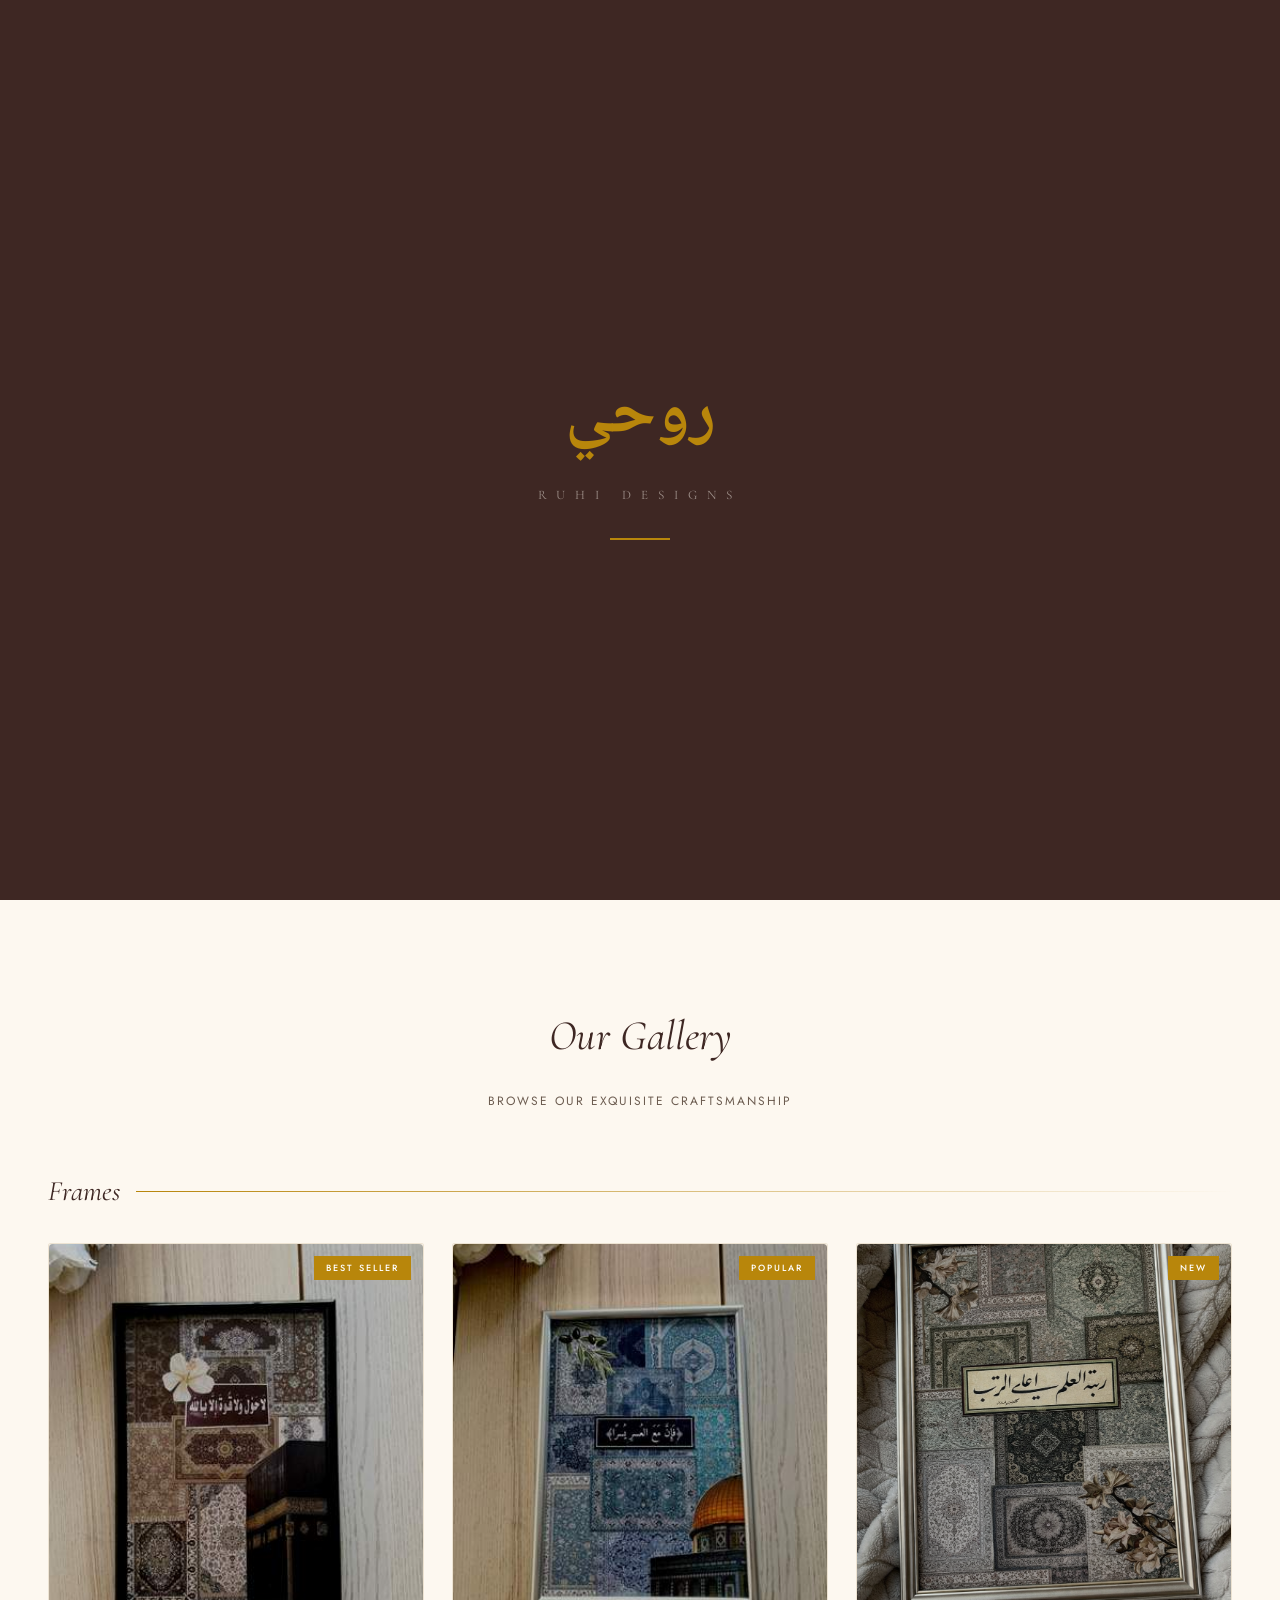
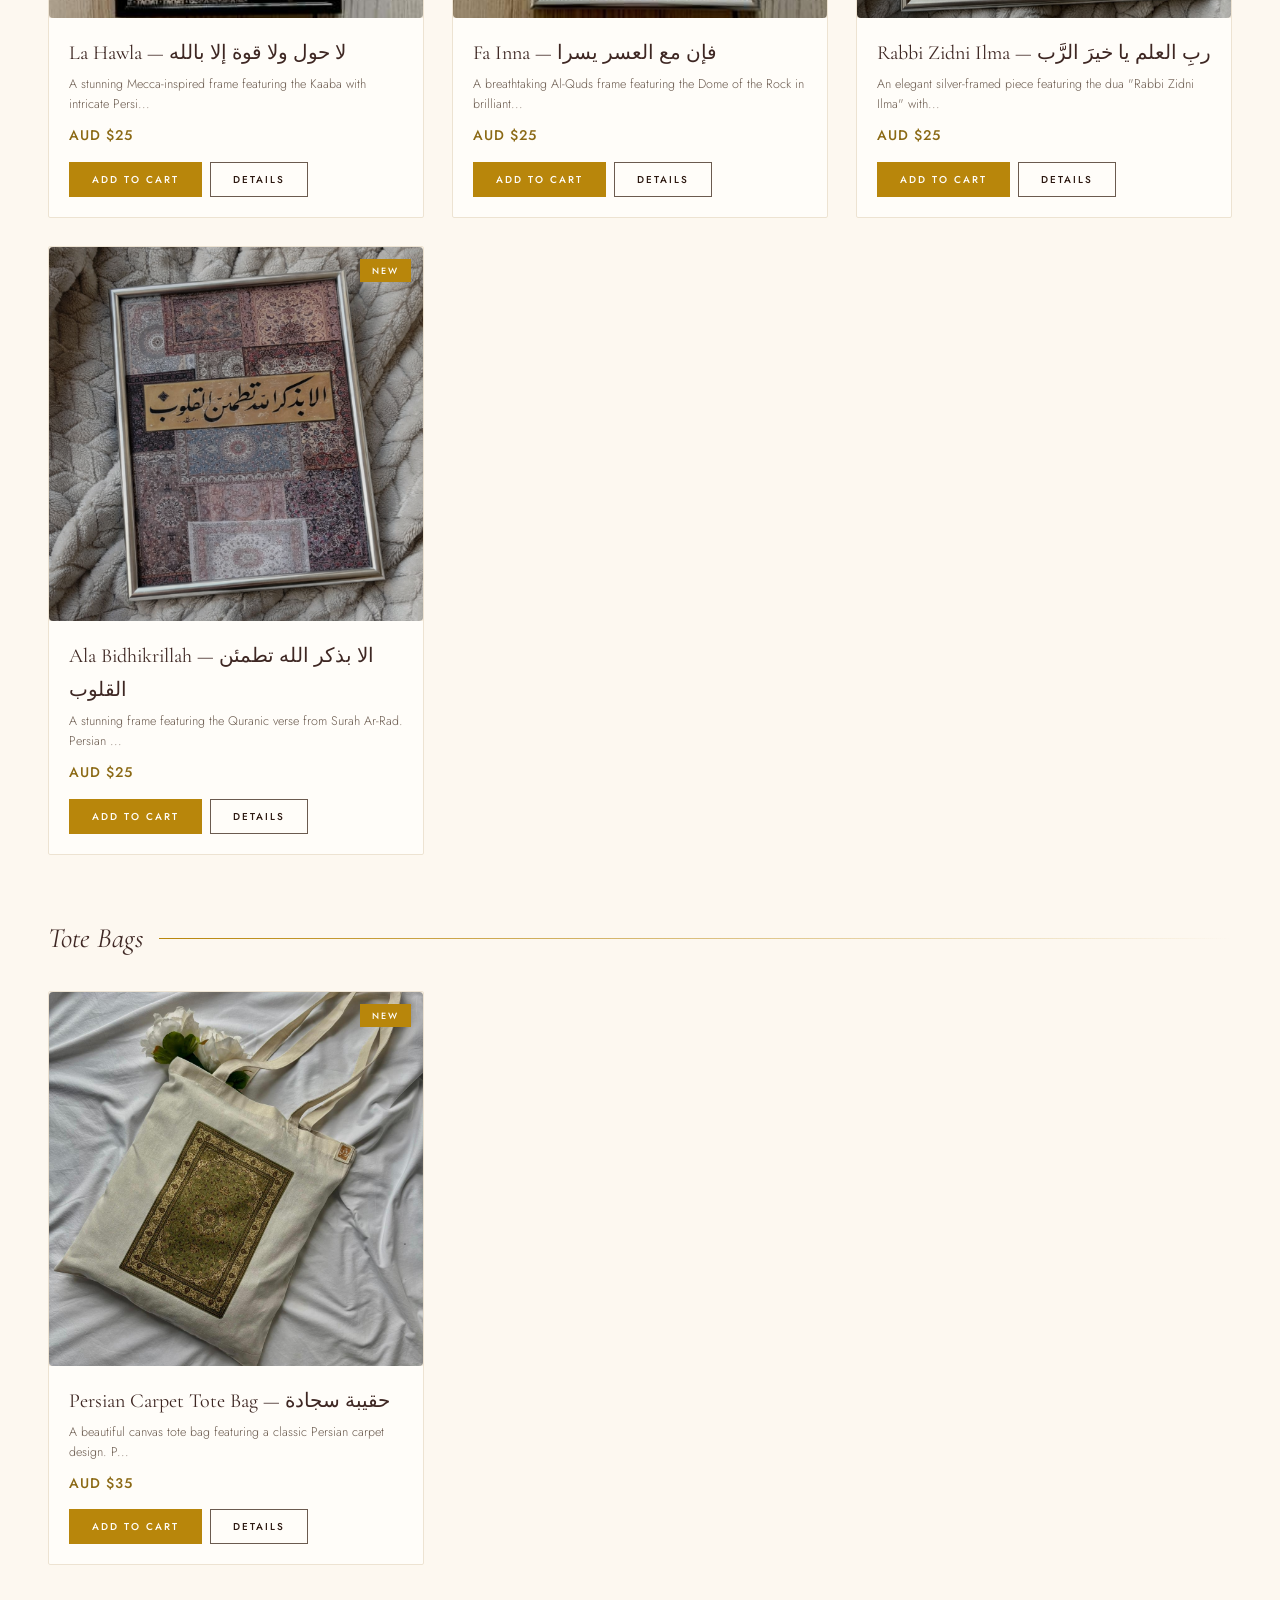
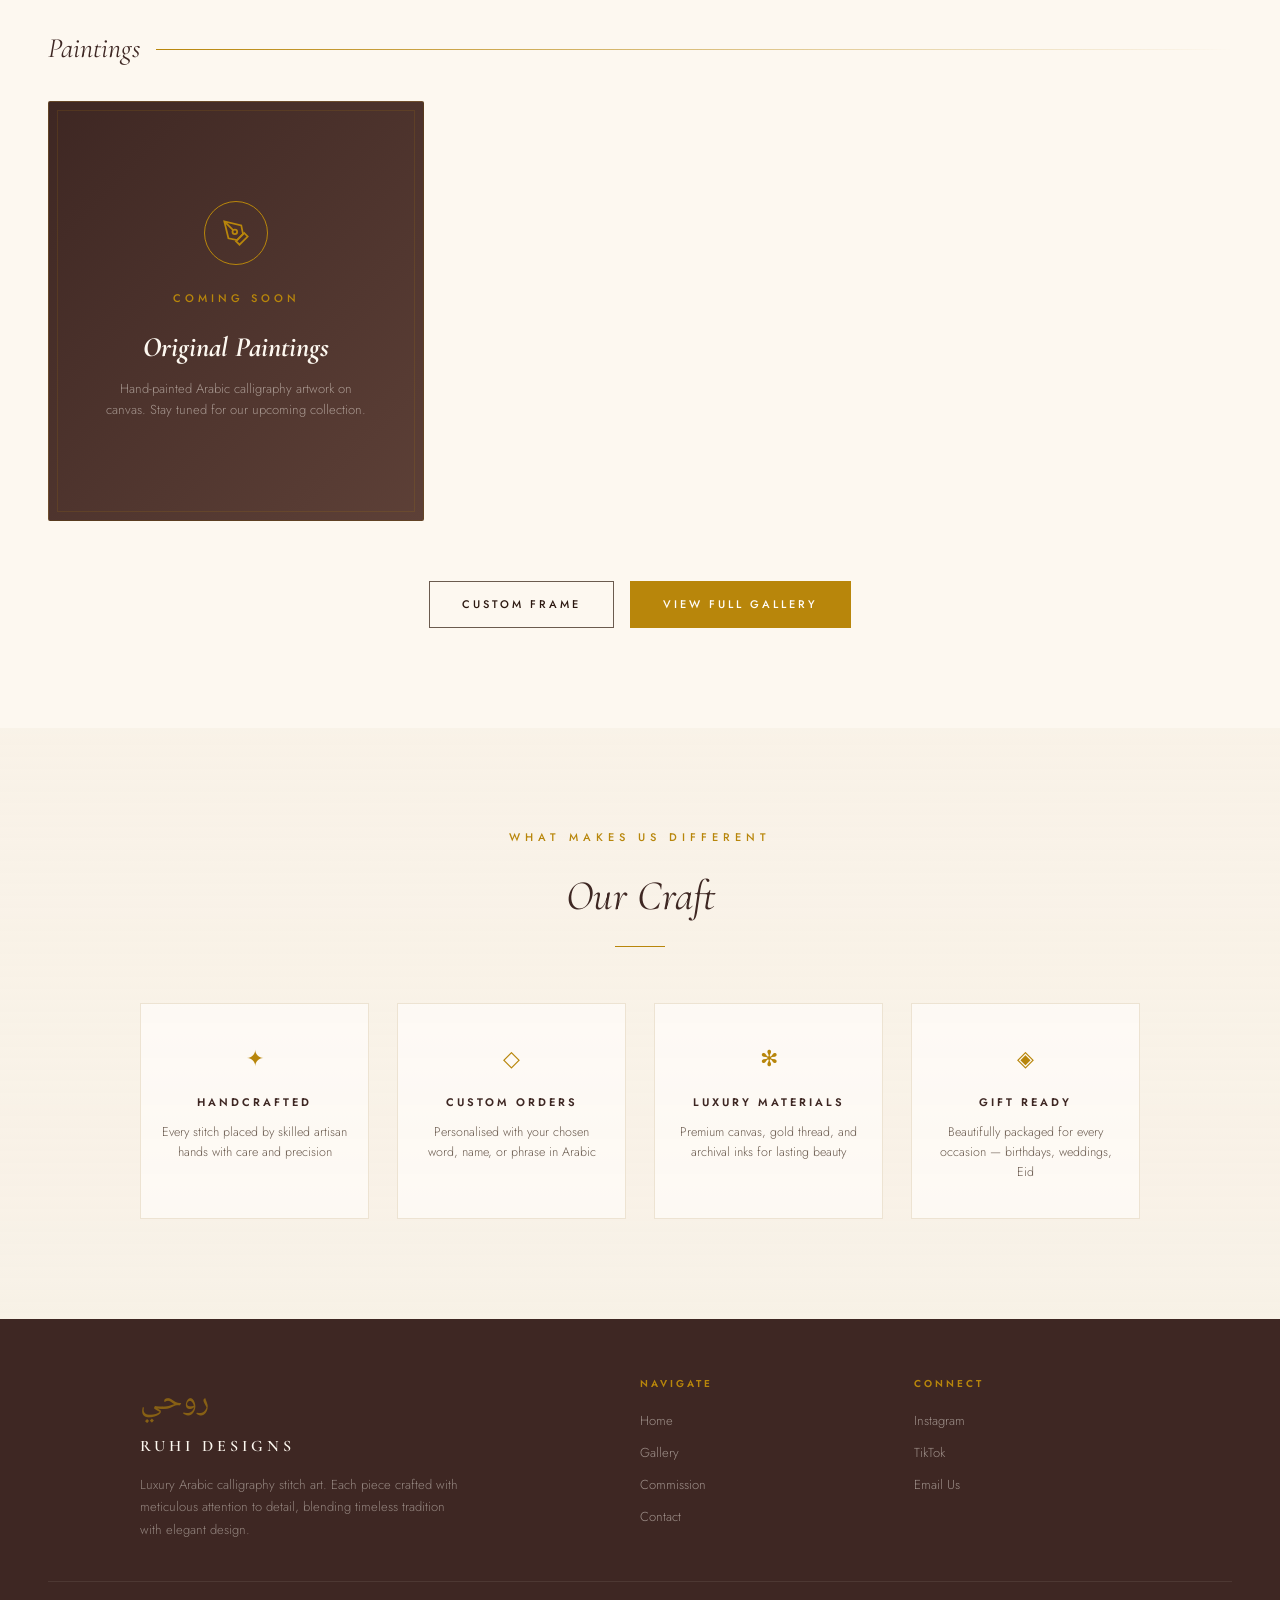
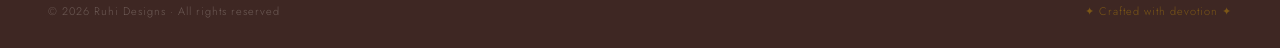
==== commit b10e4221: "Update index.html" ====
--- a/index.html
+++ b/index.html
@@ -5,1919 +5,13 @@
 <meta name="viewport" content="width=device-width, initial-scale=1.0">
 <title>Ruhi Designs — Luxurious Arabic Calligraphy Art</title>
 <link href="https://fonts.googleapis.com/css2?family=Cormorant+Garamond:ital,wght@0,300;0,400;0,500;0,600;0,700;1,300;1,400&family=Jost:wght@300;400;500;600&family=Noto+Naskh+Arabic:wght@400;500;600;700&display=swap" rel="stylesheet">
-<style>
-:root {
-  --gold: #B8860B;
-  --gold-light: #D4A843;
-  --gold-dark: #8B6914;
-  --brown: #3E2723;
-  --brown-light: #5D4037;
-  --cream: #FDF8F0;
-  --cream-dark: #F5EDE0;
-  --cream-darker: #EDE3D2;
-  --text: #2C1810;
-  --text-light: #6B5B4F;
-  --white: #FFFDF9;
-  --shadow: rgba(62, 39, 35, 0.08);
-  --shadow-md: rgba(62, 39, 35, 0.12);
-}
-
-* { margin: 0; padding: 0; box-sizing: border-box; }
-@keyframes spin { to { transform: rotate(360deg); } }
-html { scroll-behavior: smooth; overflow-x: hidden; }
-
-body {
-  font-family: 'Jost', sans-serif;
-  background: var(--cream);
-  color: var(--text);
-  line-height: 1.7;
-  overflow-x: hidden;
-}
-
-/* ═══════════ FIXED TEXTURE BACKGROUND ═══════════ */
-body::before {
-  content: '';
-  position: fixed;
-  inset: 0;
-  background-image: var(--texture-bg);
-  background-size: cover;
-  background-position: center;
-  background-repeat: no-repeat;
-  z-index: 0;
-  pointer-events: none;
-}
-
-/* ═══════════ COMING SOON GATE ═══════════ */
-.gate {
-  position: fixed;
-  inset: 0;
-  z-index: 99999;
-  background: var(--brown);
-  display: flex;
-  flex-direction: column;
-  align-items: center;
-  justify-content: center;
-  padding: 40px 24px;
-  overflow: hidden;
-  transition: opacity 1s ease, visibility 1s ease;
-}
-.gate.hidden {
-  opacity: 0;
-  visibility: hidden;
-  pointer-events: none;
-}
-.gate-bg-pattern {
-  position: absolute;
-  inset: 0;
-  background-image: var(--texture-bg);
-  background-size: cover;
-  background-position: center;
-  opacity: 0.06;
-  pointer-events: none;
-}
-.gate-ornament-top,
-.gate-ornament-bottom {
-  position: absolute;
-  width: 200px;
-  height: 200px;
-  opacity: 0.08;
-  pointer-events: none;
-}
-.gate-ornament-top { top: -30px; right: -30px; }
-.gate-ornament-bottom { bottom: -30px; left: -30px; transform: rotate(180deg); }
-.gate-content {
-  position: relative;
-  z-index: 2;
-  text-align: center;
-  max-width: 480px;
-  width: 100%;
-}
-.gate-arabic {
-  font-family: 'Noto Naskh Arabic', serif;
-  font-size: 72px;
-  font-weight: 700;
-  color: var(--gold);
-  opacity: 0;
-  animation: gateFade 1.2s ease 0.3s forwards;
-  line-height: 1.2;
-}
-.gate-line {
-  width: 60px;
-  height: 1px;
-  background: var(--gold);
-  margin: 20px auto;
-  opacity: 0;
-  animation: gateFade 0.8s ease 0.7s forwards;
-}
-.gate-brand {
-  font-family: 'Cormorant Garamond', serif;
-  font-size: 16px;
-  letter-spacing: 10px;
-  text-transform: uppercase;
-  color: rgba(253,248,240,0.5);
-  margin-bottom: 48px;
-  opacity: 0;
-  animation: gateFade 0.8s ease 0.9s forwards;
-}
-.gate-heading {
-  font-family: 'Cormorant Garamond', serif;
-  font-size: 42px;
-  font-weight: 300;
-  font-style: italic;
-  color: var(--cream);
-  line-height: 1.3;
-  margin-bottom: 12px;
-  opacity: 0;
-  animation: gateFade 0.8s ease 1.1s forwards;
-}
-.gate-sub {
-  font-size: 13px;
-  color: rgba(253,248,240,0.4);
-  font-weight: 300;
-  letter-spacing: 1px;
-  line-height: 1.7;
-  margin-bottom: 40px;
-  opacity: 0;
-  animation: gateFade 0.8s ease 1.3s forwards;
-}
-.gate-form {
-  display: flex;
-  flex-direction: column;
-  align-items: center;
-  gap: 14px;
-  opacity: 0;
-  animation: gateFade 0.8s ease 1.5s forwards;
-}
-.gate-input-wrap {
-  position: relative;
-  width: 100%;
-  max-width: 320px;
-}
-.gate-input {
-  width: 100%;
-  padding: 16px 50px 16px 20px;
-  background: rgba(253,248,240,0.06);
-  border: 1px solid rgba(253,248,240,0.12);
-  font-family: 'Jost', sans-serif;
-  font-size: 14px;
-  color: var(--cream);
-  outline: none;
-  letter-spacing: 4px;
-  text-align: center;
-  transition: border-color 0.4s, box-shadow 0.4s;
-  border-radius: 0;
-}
-.gate-input::placeholder {
-  color: rgba(253,248,240,0.2);
-  letter-spacing: 2px;
-  font-size: 12px;
-}
-.gate-input:focus {
-  border-color: var(--gold);
-  box-shadow: 0 0 0 3px rgba(184,134,11,0.1);
-}
-.gate-enter-btn {
-  width: 100%;
-  max-width: 320px;
-  padding: 14px;
-  background: transparent;
-  border: 1px solid var(--gold);
-  color: var(--gold);
-  font-family: 'Jost', sans-serif;
-  font-size: 11px;
-  font-weight: 500;
-  letter-spacing: 4px;
-  text-transform: uppercase;
-  cursor: pointer;
-  transition: all 0.4s;
-}
-.gate-enter-btn:hover {
-  background: var(--gold);
-  color: var(--brown);
-}
-.gate-error {
-  font-size: 12px;
-  color: #c0392b;
-  height: 18px;
-  margin-top: 4px;
-  transition: opacity 0.3s;
-  opacity: 0;
-}
-.gate-error.show { opacity: 1; }
-.gate-footer {
-  position: absolute;
-  bottom: 28px;
-  left: 0;
-  right: 0;
-  text-align: center;
-  z-index: 2;
-}
-.gate-socials {
-  display: flex;
-  justify-content: center;
-  gap: 16px;
-  margin-bottom: 14px;
-}
-.gate-socials a {
-  width: 36px;
-  height: 36px;
-  border: 1px solid rgba(253,248,240,0.1);
-  border-radius: 50%;
-  display: flex;
-  align-items: center;
-  justify-content: center;
-  color: rgba(253,248,240,0.3);
-  text-decoration: none;
-  transition: all 0.3s;
-}
-.gate-socials a:hover {
-  border-color: var(--gold);
-  color: var(--gold);
-}
-.gate-copy {
-  font-size: 10px;
-  color: rgba(253,248,240,0.15);
-  letter-spacing: 2px;
-}
-.gate-ornament-svg {
-  fill: var(--gold);
-}
-
-@keyframes gateFade {
-  from { opacity: 0; transform: translateY(15px); }
-  to { opacity: 1; transform: translateY(0); }
-}
-
-/* Shake animation for wrong password */
-@keyframes gateShake {
-  0%, 100% { transform: translateX(0); }
-  15%, 45%, 75% { transform: translateX(-8px); }
-  30%, 60%, 90% { transform: translateX(8px); }
-}
-.gate-input.shake {
-  animation: gateShake 0.5s ease;
-  border-color: #c0392b;
-}
-
-/* Hide nav/footer until gate unlocked */
-body.gated .nav,
-body.gated .footer { display: none; }
-
-/* ═══════════ LOADING SCREEN ═══════════ */
-.loader {
-  position: fixed;
-  inset: 0;
-  background: var(--brown);
-  z-index: 9999;
-  display: flex;
-  flex-direction: column;
-  align-items: center;
-  justify-content: center;
-  transition: opacity 0.8s ease, visibility 0.8s ease;
-}
-.loader.hidden {
-  opacity: 0;
-  visibility: hidden;
-  pointer-events: none;
-}
-.loader-arabic {
-  font-family: 'Noto Naskh Arabic', serif;
-  font-size: 68px;
-  font-weight: 700;
-  color: var(--gold);
-  opacity: 0;
-  animation: loaderFadeIn 1s ease 0.2s forwards;
-}
-.loader-brand {
-  font-family: 'Cormorant Garamond', serif;
-  font-size: 13px;
-  letter-spacing: 10px;
-  text-transform: uppercase;
-  color: rgba(253,248,240,0.5);
-  margin-top: 8px;
-  opacity: 0;
-  animation: loaderFadeIn 1s ease 0.6s forwards;
-}
-.loader-line {
-  width: 60px;
-  height: 1.5px;
-  background: rgba(253,248,240,0.15);
-  margin-top: 32px;
-  position: relative;
-  overflow: hidden;
-  opacity: 0;
-  animation: loaderFadeIn 0.5s ease 0.8s forwards;
-}
-.loader-line::after {
-  content: '';
-  position: absolute;
-  top: 0;
-  left: -100%;
-  width: 100%;
-  height: 100%;
-  background: var(--gold);
-  animation: loaderSlide 1.5s ease 1s forwards;
-}
-@keyframes loaderFadeIn {
-  to { opacity: 1; }
-}
-@keyframes loaderSlide {
-  to { left: 0; }
-}
-
-/* ═══════════ PAGE SYSTEM ═══════════ */
-.site-content {
-  position: relative;
-  z-index: 1;
-}
-.page {
-  display: none;
-  opacity: 0;
-  min-height: 100vh;
-}
-.page.active {
-  display: block;
-  animation: pageIn 0.7s ease forwards;
-}
-@keyframes pageIn {
-  from { opacity: 0; transform: translateY(20px); }
-  to { opacity: 1; transform: translateY(0); }
-}
-
-/* ═══════════ NAVIGATION ═══════════ */
-.nav {
-  position: fixed;
-  top: 0;
-  left: 0;
-  right: 0;
-  z-index: 1000;
-  padding: 0 48px;
-  height: 64px;
-  display: flex;
-  align-items: center;
-  justify-content: space-between;
-  transition: all 0.4s ease;
-  background: var(--brown);
-}
-.nav.scrolled {
-  background: var(--brown);
-  backdrop-filter: blur(20px);
-  box-shadow: 0 2px 20px rgba(0,0,0,0.15);
-}
-.nav-left {
-  display: flex;
-  align-items: center;
-  gap: 14px;
-  cursor: pointer;
-}
-.nav-logo-icon {
-  width: 38px;
-  height: 38px;
-  background: var(--brown-light);
-  border-radius: 8px;
-  display: flex;
-  align-items: center;
-  justify-content: center;
-  font-family: 'Noto Naskh Arabic', serif;
-  color: var(--gold);
-  font-size: 16px;
-  font-weight: 700;
-  border: 1px solid rgba(184,134,11,0.3);
-}
-.nav-logo-text {
-  font-family: 'Cormorant Garamond', serif;
-  font-size: 18px;
-  font-weight: 600;
-  color: var(--cream);
-  letter-spacing: 4px;
-  text-transform: uppercase;
-}
-.nav-center {
-  display: flex;
-  align-items: center;
-  gap: 40px;
-  list-style: none;
-}
-.nav-center a {
-  text-decoration: none;
-  color: rgba(253,248,240,0.65);
-  font-size: 11.5px;
-  font-weight: 500;
-  letter-spacing: 2.5px;
-  text-transform: uppercase;
-  position: relative;
-  transition: color 0.3s;
-  cursor: pointer;
-}
-.nav-center a::after {
-  content: '';
-  position: absolute;
-  bottom: -4px;
-  left: 0;
-  width: 0;
-  height: 1px;
-  background: var(--gold);
-  transition: width 0.3s ease;
-}
-.nav-center a:hover,
-.nav-center a.active { color: var(--gold-light); }
-.nav-center a:hover::after,
-.nav-center a.active::after { width: 100%; }
-.nav-right {
-  display: flex;
-  align-items: center;
-  gap: 16px;
-}
-.nav-social {
-  color: rgba(253,248,240,0.5);
-  transition: color 0.3s;
-  cursor: pointer;
-  text-decoration: none;
-}
-.nav-social:hover { color: var(--gold); }
-.nav-login {
-  font-size: 11px;
-  letter-spacing: 2px;
-  text-transform: uppercase;
-  padding: 6px 18px;
-  border: 1px solid var(--gold);
-  color: var(--gold-light);
-  text-decoration: none;
-  cursor: pointer;
-  transition: all 0.3s;
-  font-family: 'Jost', sans-serif;
-  font-weight: 500;
-  background: transparent;
-}
-.nav-login:hover {
-  background: var(--gold);
-  color: var(--white);
-}
-
-/* Mobile */
-.nav-hamburger {
-  display: none;
-  flex-direction: column;
-  gap: 5px;
-  cursor: pointer;
-  padding: 8px;
-  z-index: 1001;
-  background: none;
-  border: none;
-}
-.nav-hamburger span {
-  width: 22px;
-  height: 1.5px;
-  background: var(--cream);
-  transition: all 0.3s;
-}
-.mobile-menu {
-  display: none;
-  position: fixed;
-  inset: 0;
-  background: var(--cream);
-  z-index: 999;
-  flex-direction: column;
-  align-items: center;
-  justify-content: center;
-  gap: 32px;
-}
-.mobile-menu.open { display: flex; }
-.mobile-menu a {
-  font-family: 'Cormorant Garamond', serif;
-  font-size: 28px;
-  color: var(--brown);
-  text-decoration: none;
-  letter-spacing: 3px;
-  text-transform: uppercase;
-  cursor: pointer;
-}
-@media (max-width: 900px) {
-  .nav-center, .nav-right { display: none; }
-  .nav-hamburger { display: flex; }
-  .nav { padding: 0 20px; }
-}
-
-/* ═══════════ SCROLL ANIMATIONS ═══════════ */
-.reveal {
-  opacity: 0;
-  transform: translateY(40px);
-  transition: opacity 0.8s ease, transform 0.8s ease;
-}
-.reveal.visible { opacity: 1; transform: translateY(0); }
-.reveal-left {
-  opacity: 0;
-  transform: translateX(-50px);
-  transition: opacity 0.8s ease, transform 0.8s ease;
-}
-.reveal-left.visible { opacity: 1; transform: translateX(0); }
-.reveal-right {
-  opacity: 0;
-  transform: translateX(50px);
-  transition: opacity 0.8s ease, transform 0.8s ease;
-}
-.reveal-right.visible { opacity: 1; transform: translateX(0); }
-.s1 { transition-delay: 0.1s; }
-.s2 { transition-delay: 0.2s; }
-.s3 { transition-delay: 0.3s; }
-.s4 { transition-delay: 0.4s; }
-
-/* ═══════════ BUTTONS (Original Style) ═══════════ */
-.btn {
-  display: inline-flex;
-  align-items: center;
-  justify-content: center;
-  gap: 10px;
-  padding: 13px 32px;
-  font-family: 'Jost', sans-serif;
-  font-size: 11px;
-  font-weight: 500;
-  letter-spacing: 3px;
-  text-transform: uppercase;
-  text-decoration: none;
-  border: none;
-  cursor: pointer;
-  transition: all 0.4s ease;
-  position: relative;
-}
-.btn-primary {
-  background: var(--gold);
-  color: var(--white);
-  border: 1.5px solid var(--gold);
-}
-.btn-primary:hover {
-  background: var(--gold-dark);
-  border-color: var(--gold-dark);
-  transform: translateY(-2px);
-  box-shadow: 0 8px 25px rgba(184,134,11,0.25);
-}
-.btn-secondary {
-  background: transparent;
-  color: var(--text);
-  border: 1.5px solid var(--text-light);
-}
-.btn-secondary:hover {
-  background: var(--brown);
-  color: var(--cream);
-  border-color: var(--brown);
-  transform: translateY(-2px);
-}
-.btn-small {
-  padding: 9px 22px;
-  font-size: 10px;
-  letter-spacing: 2px;
-}
-.btn-outline-gold {
-  background: transparent;
-  color: var(--gold);
-  border: 1.5px solid var(--gold);
-}
-.btn-outline-gold:hover {
-  background: var(--gold);
-  color: var(--white);
-}
-
-/* ═══════════ HERO ═══════════ */
-.hero {
-  min-height: 100vh;
-  position: relative;
-  display: flex;
-  align-items: center;
-  overflow: hidden;
-}
-.hero-bg {
-  position: absolute;
-  inset: 0;
-  background-image: var(--hero-bg);
-  background-size: cover;
-  background-position: center right;
-  z-index: 0;
-}
-.hero-bg::after {
-  content: '';
-  position: absolute;
-  inset: 0;
-  background: linear-gradient(90deg, rgba(62,39,35,0.72) 0%, rgba(62,39,35,0.45) 35%, rgba(253,248,240,0.1) 65%, transparent 100%);
-}
-.hero-content {
-  position: relative;
-  z-index: 1;
-  padding: 140px 80px 80px;
-  max-width: 600px;
-}
-@media (max-width: 768px) {
-  .hero-content { padding: 120px 24px 60px; }
-}
-.hero-label {
-  display: flex;
-  align-items: center;
-  gap: 12px;
-  font-size: 11px;
-  letter-spacing: 4px;
-  text-transform: uppercase;
-  color: var(--gold);
-  font-weight: 500;
-  margin-bottom: 24px;
-  animation: fadeInUp 0.8s ease 0.3s both;
-}
-.hero-label::before,
-.hero-label::after {
-  content: '';
-  width: 24px;
-  height: 1px;
-  background: var(--gold-light);
-}
-.hero-title {
-  font-family: 'Cormorant Garamond', serif;
-  font-size: 52px;
-  font-weight: 400;
-  color: var(--cream);
-  line-height: 1.15;
-  margin-bottom: 8px;
-  animation: fadeInUp 0.8s ease 0.5s both;
-}
-.hero-title em {
-  font-style: italic;
-  color: var(--gold);
-  font-weight: 300;
-}
-.hero-sub {
-  font-size: 12px;
-  letter-spacing: 3px;
-  text-transform: uppercase;
-  color: rgba(253,248,240,0.65);
-  font-weight: 400;
-  margin-bottom: 36px;
-  animation: fadeInUp 0.8s ease 0.7s both;
-}
-.hero-buttons {
-  display: flex;
-  gap: 16px;
-  flex-wrap: wrap;
-  animation: fadeInUp 0.8s ease 0.9s both;
-}
-@keyframes fadeInUp {
-  from { opacity: 0; transform: translateY(25px); }
-  to { opacity: 1; transform: translateY(0); }
-}
-
-/* Floating decorative elements */
-.hero-decor {
-  position: absolute;
-  z-index: 1;
-  pointer-events: none;
-}
-.hero-decor-circle {
-  width: 12px;
-  height: 12px;
-  border: 1px solid var(--gold-light);
-  border-radius: 50%;
-  opacity: 0.4;
-  top: 100px;
-  left: 80px;
-}
-.hero-decor-dot {
-  width: 4px;
-  height: 4px;
-  background: var(--gold);
-  border-radius: 50%;
-  top: 90px;
-  left: 60px;
-  opacity: 0.5;
-}
-
-/* ═══════════ SECTION STYLES ═══════════ */
-.section {
-  padding: 100px 48px;
-  position: relative;
-  z-index: 1;
-}
-.section-header {
-  text-align: center;
-  margin-bottom: 56px;
-}
-.section-label {
-  font-size: 11px;
-  letter-spacing: 5px;
-  text-transform: uppercase;
-  color: var(--gold);
-  font-weight: 500;
-  margin-bottom: 14px;
-}
-.section-title {
-  font-family: 'Cormorant Garamond', serif;
-  font-size: 42px;
-  font-weight: 400;
-  color: var(--brown);
-  font-style: italic;
-  margin-bottom: 14px;
-}
-.section-divider {
-  width: 50px;
-  height: 1px;
-  background: var(--gold);
-  margin: 0 auto;
-}
-.section-subtitle {
-  font-size: 12px;
-  color: var(--text-light);
-  letter-spacing: 2px;
-  text-transform: uppercase;
-  max-width: 600px;
-  margin: 20px auto 0;
-  font-weight: 400;
-}
-
-/* ═══════════ ABOUT (Home inline) ═══════════ */
-.about-home {
-  max-width: 960px;
-  margin: 0 auto;
-  display: grid;
-  grid-template-columns: auto 1fr;
-  gap: 60px;
-  align-items: center;
-}
-@media (max-width: 768px) {
-  .about-home { grid-template-columns: 1fr; text-align: center; }
-}
-.about-logo-card {
-  width: 140px;
-  height: 160px;
-  background: var(--brown);
-  border-radius: 16px;
-  display: flex;
-  flex-direction: column;
-  align-items: center;
-  justify-content: center;
-  gap: 6px;
-  box-shadow: 0 8px 30px rgba(62,39,35,0.15);
-}
-.about-logo-arabic {
-  font-family: 'Noto Naskh Arabic', serif;
-  font-size: 44px;
-  font-weight: 700;
-  color: var(--gold);
-}
-.about-logo-text {
-  font-family: 'Cormorant Garamond', serif;
-  font-size: 11px;
-  letter-spacing: 5px;
-  text-transform: uppercase;
-  color: rgba(253,248,240,0.6);
-}
-.about-home-right h2 {
-  font-family: 'Cormorant Garamond', serif;
-  font-size: 36px;
-  font-weight: 400;
-  font-style: italic;
-  color: var(--brown);
-  margin-bottom: 20px;
-}
-.about-home-right p {
-  font-size: 14px;
-  color: var(--text-light);
-  font-weight: 300;
-  line-height: 1.8;
-  margin-bottom: 16px;
-}
-.about-home-buttons {
-  display: flex;
-  gap: 14px;
-  margin-top: 24px;
-  flex-wrap: wrap;
-}
-
-/* ═══════════ FEATURES BAR ═══════════ */
-.features-bar {
-  background: linear-gradient(180deg, var(--cream-dark) 0%, var(--cream-darker) 100%);
-  border-top: 1px solid rgba(184,134,11,0.1);
-  border-bottom: 1px solid rgba(184,134,11,0.1);
-  padding: 52px 48px;
-  position: relative;
-  z-index: 1;
-}
-.features-grid {
-  display: grid;
-  grid-template-columns: repeat(4, 1fr);
-  gap: 40px;
-  max-width: 1000px;
-  margin: 0 auto;
-  text-align: center;
-}
-@media (max-width: 768px) {
-  .features-grid { grid-template-columns: repeat(2, 1fr); gap: 24px; }
-}
-.feature-item {
-  display: flex;
-  flex-direction: column;
-  align-items: center;
-  gap: 12px;
-}
-.feature-icon {
-  color: var(--gold);
-  font-size: 20px;
-}
-.feature-title {
-  font-size: 11px;
-  letter-spacing: 3px;
-  text-transform: uppercase;
-  color: var(--brown);
-  font-weight: 600;
-}
-.feature-desc {
-  font-size: 12.5px;
-  color: var(--text-light);
-  font-weight: 300;
-  line-height: 1.6;
-}
-
-/* ═══════════ GALLERY SECTION ═══════════ */
-.gallery-tabs {
-  display: flex;
-  justify-content: center;
-  gap: 0;
-  margin-bottom: 48px;
-}
-.gallery-tab {
-  padding: 12px 36px;
-  font-family: 'Jost', sans-serif;
-  font-size: 11px;
-  font-weight: 500;
-  letter-spacing: 2.5px;
-  text-transform: uppercase;
-  background: transparent;
-  border: none;
-  border-bottom: 2px solid transparent;
-  color: var(--text-light);
-  cursor: pointer;
-  transition: all 0.3s ease;
-}
-.gallery-tab:hover { color: var(--gold-dark); }
-.gallery-tab.active {
-  color: var(--gold-dark);
-  border-bottom-color: var(--gold);
-}
-.gallery-grid {
-  display: grid;
-  grid-template-columns: repeat(auto-fill, minmax(300px, 1fr));
-  gap: 28px;
-  max-width: 1200px;
-  margin: 0 auto;
-}
-@media (max-width: 500px) {
-  .gallery-grid { grid-template-columns: 1fr; }
-}
-.gallery-item {
-  position: relative;
-  overflow: hidden;
-  border-radius: 2px;
-  cursor: pointer;
-  transition: transform 0.4s, box-shadow 0.4s;
-  background: var(--white);
-  border: 1px solid var(--cream-darker);
-}
-.gallery-item:hover {
-  transform: translateY(-4px);
-  box-shadow: 0 16px 48px var(--shadow-md);
-}
-.gallery-item-img-wrap { overflow:hidden;
-  position: relative;
-  width: 100%;
-  aspect-ratio: 1;
-  overflow: hidden;
-  background: var(--cream-dark);
-}
-.gallery-item-img-wrap svg {
-  width: 100%;
-  height: 100%;
-}
-.gallery-item:hover .gallery-item-img-wrap svg {
-  transform: scale(1.03);
-  transition: transform 0.6s ease;
-}
-.gallery-item-badge {
-  position: absolute;
-  top: 12px;
-  right: 12px;
-  background: var(--gold);
-  color: white;
-  font-size: 9px;
-  letter-spacing: 2px;
-  text-transform: uppercase;
-  padding: 4px 12px;
-  font-weight: 500;
-  z-index: 2;
-}
-.gallery-item-info {
-  padding: 18px 20px 20px;
-}
-.gallery-item-name {
-  font-family: 'Cormorant Garamond', serif;
-  font-size: 20px;
-  color: var(--brown);
-  margin-bottom: 4px;
-}
-.gallery-item-desc {
-  font-size: 12.5px;
-  color: var(--text-light);
-  font-weight: 300;
-  line-height: 1.6;
-  margin-bottom: 10px;
-}
-.gallery-item-price {
-  font-size: 14px;
-  color: var(--gold-dark);
-  font-weight: 500;
-  letter-spacing: 1px;
-  margin-bottom: 14px;
-}
-.gallery-item-actions {
-  display: flex;
-  gap: 8px;
-}
-
-/* Custom Design Card */
-.custom-card {
-  background: var(--brown);
-  display: flex;
-  flex-direction: column;
-  align-items: center;
-  justify-content: center;
-  text-align: center;
-  padding: 48px 28px;
-  cursor: pointer;
-  min-height: 420px;
-  transition: transform 0.4s, box-shadow 0.4s;
-  border: 1px solid var(--brown-light);
-}
-.custom-card:hover {
-  transform: translateY(-4px);
-  box-shadow: 0 16px 48px rgba(62,39,35,0.2);
-}
-.custom-card-icon {
-  width: 56px;
-  height: 56px;
-  border: 1.5px solid var(--gold);
-  border-radius: 50%;
-  display: flex;
-  align-items: center;
-  justify-content: center;
-  margin-bottom: 20px;
-  color: var(--gold);
-}
-.custom-card h3 {
-  font-family: 'Cormorant Garamond', serif;
-  font-size: 24px;
-  color: var(--cream);
-  margin-bottom: 10px;
-  font-style: italic;
-}
-.custom-card p {
-  font-size: 13px;
-  color: rgba(253,248,240,0.55);
-  font-weight: 300;
-  line-height: 1.6;
-  max-width: 240px;
-  margin-bottom: 20px;
-}
-
-/* ═══════════ COLLECTION PREVIEW (Home) ═══════════ */
-.preview-grid {
-  display: grid;
-  grid-template-columns: repeat(3, 1fr);
-  gap: 24px;
-  max-width: 1100px;
-  margin: 0 auto;
-}
-@media (max-width: 768px) {
-  .preview-grid { grid-template-columns: 1fr; }
-}
-.preview-card {
-  position: relative;
-  overflow: hidden;
-  cursor: pointer;
-  aspect-ratio: 4/5;
-  border-radius: 2px;
-}
-.preview-card svg {
-  width: 100%;
-  height: 100%;
-  transition: transform 0.7s ease;
-}
-.preview-card:hover svg { transform: scale(1.05); }
-.preview-card-overlay {
-  position: absolute;
-  inset: 0;
-  background: linear-gradient(to top, rgba(44, 24, 16, 0.75) 0%, transparent 55%);
-  display: flex;
-  flex-direction: column;
-  justify-content: flex-end;
-  padding: 28px;
-  transition: background 0.4s;
-}
-.preview-card:hover .preview-card-overlay {
-  background: linear-gradient(to top, rgba(44, 24, 16, 0.85) 0%, rgba(44,24,16,0.15) 100%);
-}
-.preview-card-label {
-  font-size: 10px;
-  letter-spacing: 3px;
-  text-transform: uppercase;
-  color: var(--gold-light);
-  margin-bottom: 6px;
-}
-.preview-card-title {
-  font-family: 'Cormorant Garamond', serif;
-  font-size: 26px;
-  color: white;
-  font-weight: 400;
-  font-style: italic;
-}
-.preview-card-arrow {
-  position: absolute;
-  top: 20px;
-  right: 20px;
-  width: 36px;
-  height: 36px;
-  border: 1px solid rgba(255,255,255,0.3);
-  border-radius: 50%;
-  display: flex;
-  align-items: center;
-  justify-content: center;
-  color: white;
-  font-size: 14px;
-  opacity: 0;
-  transform: translate(-8px, 8px);
-  transition: all 0.4s ease;
-}
-.preview-card:hover .preview-card-arrow {
-  opacity: 1;
-  transform: translate(0, 0);
-}
-
-/* ═══════════ ABOUT PAGE ═══════════ */
-.about-hero-section {
-  padding: 160px 48px 80px;
-  text-align: center;
-}
-.about-story-grid {
-  max-width: 1000px;
-  margin: 0 auto;
-  display: grid;
-  grid-template-columns: 1fr 1fr;
-  gap: 72px;
-  align-items: center;
-  padding: 0 48px 80px;
-}
-@media (max-width: 768px) {
-  .about-story-grid { grid-template-columns: 1fr; gap: 40px; padding: 0 24px 60px; }
-}
-.about-img-frame {
-  position: relative;
-  aspect-ratio: 4/5;
-  overflow: hidden;
-  border-radius: 2px;
-  background: var(--cream-dark);
-}
-.about-img-frame::before {
-  content: '';
-  position: absolute;
-  inset: 10px;
-  border: 1px solid var(--gold-light);
-  z-index: 2;
-  pointer-events: none;
-  opacity: 0.4;
-}
-.about-img-frame svg { width: 100%; height: 100%; }
-.about-text h3 {
-  font-family: 'Cormorant Garamond', serif;
-  font-size: 34px;
-  font-weight: 400;
-  font-style: italic;
-  color: var(--brown);
-  margin-bottom: 20px;
-}
-.about-text p {
-  font-size: 14px;
-  color: var(--text-light);
-  font-weight: 300;
-  margin-bottom: 18px;
-  line-height: 1.8;
-}
-.about-signature {
-  font-family: 'Cormorant Garamond', serif;
-  font-style: italic;
-  font-size: 20px;
-  color: var(--gold-dark);
-  margin-top: 28px;
-}
-
-/* Values */
-.values-section {
-  background: linear-gradient(180deg, rgba(245,237,224,0.5) 0%, rgba(237,227,210,0.3) 100%);
-  padding: 100px 48px;
-}
-.values-grid {
-  display: grid;
-  grid-template-columns: repeat(4, 1fr);
-  gap: 28px;
-  max-width: 1000px;
-  margin: 0 auto;
-}
-@media (max-width: 768px) {
-  .values-grid { grid-template-columns: repeat(2, 1fr); }
-}
-.value-card {
-  text-align: center;
-  padding: 36px 20px;
-  background: rgba(255,253,249,0.7);
-  border: 1px solid var(--cream-darker);
-  transition: transform 0.4s, box-shadow 0.4s;
-}
-.value-card:hover {
-  transform: translateY(-5px);
-  box-shadow: 0 10px 36px var(--shadow);
-}
-.value-icon {
-  font-size: 22px;
-  color: var(--gold);
-  margin-bottom: 16px;
-}
-.value-title {
-  font-size: 11px;
-  letter-spacing: 3px;
-  text-transform: uppercase;
-  color: var(--brown);
-  font-weight: 600;
-  margin-bottom: 10px;
-}
-.value-desc {
-  font-size: 12.5px;
-  color: var(--text-light);
-  font-weight: 300;
-  line-height: 1.6;
-}
-
-/* ═══════════ COMMISSION PAGE ═══════════ */
-.commission-section {
-  background: var(--brown);
-  min-height: 100vh;
-  padding: 120px 48px 80px;
-  position: relative;
-}
-.commission-grid {
-  max-width: 1100px;
-  margin: 0 auto;
-  display: grid;
-  grid-template-columns: 1fr 1.3fr;
-  gap: 80px;
-  align-items: start;
-}
-@media (max-width: 768px) {
-  .commission-grid { grid-template-columns: 1fr; gap: 40px; }
-}
-.commission-left .section-label { color: var(--gold); }
-.commission-left h2 {
-  font-family: 'Cormorant Garamond', serif;
-  font-size: 48px;
-  font-weight: 400;
-  font-style: italic;
-  color: var(--cream);
-  line-height: 1.15;
-  margin-bottom: 20px;
-}
-.commission-left p {
-  font-size: 14px;
-  color: rgba(253,248,240,0.55);
-  font-weight: 300;
-  line-height: 1.8;
-  margin-bottom: 40px;
-}
-.commission-contact-item {
-  display: flex;
-  align-items: center;
-  gap: 14px;
-  margin-bottom: 16px;
-  padding-bottom: 16px;
-  border-bottom: 1px solid rgba(253,248,240,0.08);
-}
-.commission-contact-icon {
-  width: 36px;
-  height: 36px;
-  border-radius: 50%;
-  background: rgba(184,134,11,0.15);
-  display: flex;
-  align-items: center;
-  justify-content: center;
-  flex-shrink: 0;
-}
-.commission-contact-icon svg { width: 16px; height: 16px; color: var(--gold); }
-.commission-contact-text {
-  font-size: 14px;
-  color: var(--cream);
-  font-weight: 300;
-}
-
-/* Commission form */
-.commission-form {
-  background: transparent;
-}
-.form-group { margin-bottom: 20px; }
-.form-label {
-  display: block;
-  font-size: 10px;
-  letter-spacing: 2.5px;
-  text-transform: uppercase;
-  color: var(--gold);
-  font-weight: 500;
-  margin-bottom: 8px;
-}
-.form-input,
-.form-select,
-.form-textarea {
-  width: 100%;
-  padding: 14px 16px;
-  border: 1px solid rgba(253,248,240,0.15);
-  background: rgba(253,248,240,0.05);
-  font-family: 'Jost', sans-serif;
-  font-size: 14px;
-  color: var(--cream);
-  transition: border-color 0.3s;
-  outline: none;
-  border-radius: 0;
-}
-.form-input::placeholder,
-.form-textarea::placeholder {
-  color: rgba(253,248,240,0.3);
-}
-.form-input:focus,
-.form-select:focus,
-.form-textarea:focus {
-  border-color: var(--gold);
-}
-.form-textarea { min-height: 100px; resize: vertical; }
-.form-select {
-  appearance: none;
-  background-image: url("data:image/svg+xml,%3Csvg xmlns='http://www.w3.org/2000/svg' width='12' height='12' viewBox='0 0 24 24' fill='none' stroke='%23D4A843' stroke-width='2'%3E%3Cpath d='M6 9l6 6 6-6'/%3E%3C/svg%3E");
-  background-repeat: no-repeat;
-  background-position: right 14px center;
-  padding-right: 36px;
-  cursor: pointer;
-}
-.form-select option { background: var(--brown); color: var(--cream); }
-.form-row {
-  display: grid;
-  grid-template-columns: 1fr 1fr;
-  gap: 14px;
-}
-@media (max-width: 480px) { .form-row { grid-template-columns: 1fr; } }
-
-/* Light form variant (for modals) */
-.form-light .form-input,
-.form-light .form-select,
-.form-light .form-textarea {
-  border: 1px solid var(--cream-darker);
-  background: var(--cream);
-  color: var(--text);
-}
-.form-light .form-input::placeholder,
-.form-light .form-textarea::placeholder { color: var(--text-light); }
-.form-light .form-input:focus,
-.form-light .form-select:focus,
-.form-light .form-textarea:focus {
-  border-color: var(--gold);
-  box-shadow: 0 0 0 3px rgba(184,134,11,0.06);
-}
-.form-light .form-label { color: var(--brown); }
-.form-light .form-select option { background: var(--white); color: var(--text); }
-
-/* Color picker */
-.color-options { display: flex; gap: 10px; flex-wrap: wrap; }
-.color-opt {
-  width: 32px;
-  height: 32px;
-  border-radius: 50%;
-  border: 2px solid transparent;
-  cursor: pointer;
-  transition: all 0.3s;
-}
-.color-opt:hover, .color-opt.sel {
-  border-color: var(--gold);
-  transform: scale(1.15);
-}
-.color-opt.sel::after {
-  content: '✓';
-  display: flex;
-  align-items: center;
-  justify-content: center;
-  height: 100%;
-  color: white;
-  font-size: 12px;
-  text-shadow: 0 1px 2px rgba(0,0,0,0.5);
-}
-
-/* File upload */
-.file-upload {
-  border: 1.5px dashed rgba(253,248,240,0.2);
-  padding: 28px;
-  text-align: center;
-  cursor: pointer;
-  transition: all 0.3s;
-}
-.file-upload:hover { border-color: var(--gold-light); }
-.file-upload svg { width: 28px; height: 28px; color: var(--gold); margin-bottom: 10px; }
-.file-upload p { font-size: 12px; color: rgba(253,248,240,0.4); }
-.file-upload .fname { font-size: 11px; color: var(--gold); margin-top: 6px; font-weight: 500; }
-.file-upload input { display: none; }
-
-.btn-submit {
-  width: 100%;
-  padding: 16px;
-  background: transparent;
-  border: 1.5px solid var(--gold);
-  color: var(--gold);
-  font-family: 'Jost', sans-serif;
-  font-size: 11px;
-  letter-spacing: 3px;
-  text-transform: uppercase;
-  cursor: pointer;
-  transition: all 0.3s;
-  font-weight: 500;
-}
-.btn-submit:hover {
-  background: var(--gold);
-  color: var(--white);
-}
-
-/* Success message */
-.form-success {
-  display: none;
-  text-align: center;
-  padding: 60px 32px;
-}
-.form-success.show { display: block; }
-.form-success svg { width: 48px; height: 48px; color: var(--gold); margin-bottom: 18px; }
-.form-success h3 {
-  font-family: 'Cormorant Garamond', serif;
-  font-size: 26px;
-  color: var(--cream);
-  margin-bottom: 10px;
-}
-.form-success p { color: rgba(253,248,240,0.5); font-size: 13px; font-weight: 300; }
-
-/* ═══════════ CONTACT PAGE ═══════════ */
-.contact-grid {
-  max-width: 960px;
-  margin: 0 auto;
-  display: grid;
-  grid-template-columns: 1fr 1fr;
-  gap: 72px;
-}
-@media (max-width: 768px) {
-  .contact-grid { grid-template-columns: 1fr; gap: 40px; }
-}
-.contact-info h3 {
-  font-family: 'Cormorant Garamond', serif;
-  font-size: 28px;
-  font-weight: 400;
-  font-style: italic;
-  color: var(--brown);
-  margin-bottom: 16px;
-}
-.contact-info p {
-  font-size: 14px;
-  color: var(--text-light);
-  font-weight: 300;
-  margin-bottom: 28px;
-  line-height: 1.8;
-}
-.contact-detail {
-  display: flex;
-  align-items: center;
-  gap: 14px;
-  margin-bottom: 18px;
-}
-.contact-detail-icon {
-  width: 40px;
-  height: 40px;
-  background: var(--cream-dark);
-  border-radius: 50%;
-  display: flex;
-  align-items: center;
-  justify-content: center;
-  flex-shrink: 0;
-}
-.contact-detail-icon svg { width: 16px; height: 16px; color: var(--gold); }
-.contact-detail-label {
-  font-size: 10px;
-  letter-spacing: 2px;
-  text-transform: uppercase;
-  color: var(--text-light);
-  display: block;
-  margin-bottom: 2px;
-}
-.contact-detail-text { font-size: 14px; color: var(--text); }
-.contact-socials {
-  display: flex;
-  gap: 12px;
-  margin-top: 28px;
-}
-.contact-social-link {
-  width: 40px;
-  height: 40px;
-  border: 1px solid var(--cream-darker);
-  border-radius: 50%;
-  display: flex;
-  align-items: center;
-  justify-content: center;
-  cursor: pointer;
-  transition: all 0.3s;
-  color: var(--text-light);
-  text-decoration: none;
-}
-.contact-social-link:hover {
-  border-color: var(--gold);
-  color: var(--gold);
-}
-
-/* ═══════════ PRODUCT DETAIL MODAL ═══════════ */
-.modal-overlay {
-  display: none;
-  position: fixed;
-  inset: 0;
-  background: rgba(44, 24, 16, 0.55);
-  backdrop-filter: blur(6px);
-  z-index: 2000;
-  align-items: center;
-  justify-content: center;
-  padding: 20px;
-}
-.modal-overlay.open { display: flex; }
-.product-modal {
-  background: var(--white);
-  max-width: 780px;
-  width: 100%;
-  max-height: 90vh;
-  overflow-y: auto;
-  display: grid;
-  grid-template-columns: 1fr 1fr;
-}
-@media (max-width: 600px) { .product-modal { grid-template-columns: 1fr; } }
-.product-modal-img { width: 100%; min-height: 300px; }
-.product-modal-img svg { width: 100%; height: 100%; }
-.product-modal-info {
-  padding: 36px;
-  display: flex;
-  flex-direction: column;
-  justify-content: center;
-  position: relative;
-}
-.pm-close {
-  position: absolute;
-  top: 14px;
-  right: 14px;
-  width: 32px;
-  height: 32px;
-  border: none;
-  background: transparent;
-  cursor: pointer;
-  font-size: 20px;
-  color: var(--text-light);
-}
-.pm-cat {
-  font-size: 10px;
-  letter-spacing: 3px;
-  text-transform: uppercase;
-  color: var(--gold);
-  margin-bottom: 6px;
-}
-.pm-name {
-  font-family: 'Cormorant Garamond', serif;
-  font-size: 28px;
-  color: var(--brown);
-  margin-bottom: 10px;
-  font-style: italic;
-}
-.pm-desc {
-  font-size: 13px;
-  color: var(--text-light);
-  font-weight: 300;
-  line-height: 1.7;
-  margin-bottom: 16px;
-}
-.pm-price {
-  font-size: 18px;
-  color: var(--gold-dark);
-  font-weight: 500;
-  margin-bottom: 20px;
-}
-.pm-detail {
-  display: flex;
-  justify-content: space-between;
-  padding: 7px 0;
-  border-bottom: 1px solid var(--cream-darker);
-  font-size: 12px;
-}
-.pm-detail span:first-child { color: var(--text-light); }
-.pm-detail span:last-child { color: var(--text); font-weight: 500; }
-.pm-details { margin-bottom: 20px; }
-
-/* ═══════════ PRODUCT MODAL IMAGE NAV ═══════════ */
-.pm-img-wrap {
-  position: relative;
-  width: 100%;
-  min-height: 300px;
-  overflow: hidden;
-}
-.pm-img-wrap img {
-  width: 100%;
-  height: 100%;
-  object-fit: cover;
-  display: block;
-  transition: opacity 0.35s ease;
-}
-.pm-arrow {
-  position: absolute;
-  top: 50%;
-  transform: translateY(-50%);
-  width: 44px;
-  height: 44px;
-  background: rgba(62,39,35,0.45);
-  color: var(--cream);
-  border: none;
-  border-radius: 50%;
-  font-size: 22px;
-  cursor: pointer;
-  opacity: 0;
-  transition: opacity 0.3s, background 0.3s;
-  z-index: 3;
-  display: flex;
-  align-items: center;
-  justify-content: center;
-  line-height: 1;
-}
-.pm-img-wrap:hover .pm-arrow { opacity: 1; }
-.pm-arrow:hover { background: var(--gold); }
-.pm-arrow-left { left: 10px; }
-.pm-arrow-right { right: 10px; }
-.pm-dots {
-  display: flex;
-  justify-content: center;
-  gap: 8px;
-  padding: 10px 0 4px;
-}
-.pm-dot {
-  width: 9px;
-  height: 9px;
-  border-radius: 50%;
-  background: var(--cream-darker);
-  border: 1px solid var(--text-light);
-  cursor: pointer;
-  transition: background 0.3s, border-color 0.3s;
-}
-.pm-dot.active {
-  background: var(--gold);
-  border-color: var(--gold);
-}
-
-/* ═══════════ FOOTER ═══════════ */
-.footer {
-  background: var(--brown);
-  padding: 56px 48px 28px;
-  position: relative;
-  z-index: 1;
-}
-.footer-grid {
-  max-width: 1000px;
-  margin: 0 auto;
-  display: grid;
-  grid-template-columns: 2fr 1fr 1fr;
-  gap: 48px;
-  margin-bottom: 40px;
-}
-@media (max-width: 768px) {
-  .footer-grid { grid-template-columns: 1fr; gap: 28px; }
-}
-.footer-brand-arabic {
-  font-family: 'Noto Naskh Arabic', serif;
-  font-size: 32px;
-  color: var(--gold);
-  opacity: 0.6;
-  margin-bottom: 4px;
-}
-.footer-brand-name {
-  font-family: 'Cormorant Garamond', serif;
-  font-size: 16px;
-  letter-spacing: 4px;
-  text-transform: uppercase;
-  color: var(--cream);
-  font-weight: 600;
-  margin-bottom: 14px;
-}
-.footer-brand-desc {
-  color: rgba(253,248,240,0.45);
-  font-size: 13px;
-  font-weight: 300;
-  max-width: 320px;
-  line-height: 1.7;
-}
-.footer-col h4 {
-  font-size: 10px;
-  letter-spacing: 3px;
-  text-transform: uppercase;
-  color: var(--gold);
-  margin-bottom: 18px;
-  font-weight: 600;
-}
-.footer-col a {
-  display: block;
-  color: rgba(253,248,240,0.5);
-  text-decoration: none;
-  font-size: 13px;
-  font-weight: 300;
-  margin-bottom: 10px;
-  transition: color 0.3s;
-  cursor: pointer;
-}
-.footer-col a:hover { color: var(--cream); }
-.footer-bottom {
-  border-top: 1px solid rgba(253,248,240,0.08);
-  padding-top: 20px;
-  display: flex;
-  justify-content: space-between;
-  align-items: center;
-  flex-wrap: wrap;
-  gap: 10px;
-}
-.footer-copy {
-  color: rgba(253,248,240,0.25);
-  font-size: 11px;
-  font-weight: 300;
-  letter-spacing: 1px;
-}
-.footer-craft {
-  color: var(--gold);
-  font-size: 11px;
-  font-weight: 300;
-  letter-spacing: 1px;
-  opacity: 0.5;
-}
-
-/* Scrollbar */
-::-webkit-scrollbar { width: 7px; }
-::-webkit-scrollbar-track { background: var(--cream); }
-::-webkit-scrollbar-thumb { background: var(--cream-darker); border-radius: 4px; }
-::-webkit-scrollbar-thumb:hover { background: var(--gold-light); }
-/* ═══════════ FRAME DESIGNER ═══════════ */
-.designer-layout {
-  max-width: 1200px;
-  margin: 0 auto;
-  display: grid;
-  grid-template-columns: 1fr 380px;
-  gap: 40px;
-  align-items: start;
-}
-@media (max-width: 900px) {
-  .designer-layout { grid-template-columns: 1fr; }
-}
-.designer-canvas-wrap {
-  display: flex;
-  flex-direction: column;
-  align-items: center;
-  gap: 16px;
-}
-.designer-frame {
-  position: relative;
-  width: 340px;
-  height: 480px;
-  border: 12px solid var(--gold);
-  background: var(--cream-dark);
-  box-shadow: 0 8px 40px rgba(0,0,0,0.15), inset 0 0 0 2px rgba(184,134,11,0.3);
-  overflow: hidden;
-  cursor: crosshair;
-}
-.designer-frame.black-border {
-  border-color: #1a1a1a;
-  box-shadow: 0 8px 40px rgba(0,0,0,0.2), inset 0 0 0 2px rgba(255,255,255,0.08);
-}
-.designer-frame-bg {
-  position: absolute;
-  inset: 0;
-  background-size: cover;
-  background-position: center;
-}
-.designer-asset {
-  position: absolute;
-  cursor: grab;
-  user-select: none;
-  -webkit-user-select: none;
-  transition: box-shadow 0.2s;
-  touch-action: none;
-}
-.designer-asset:hover,
-.designer-asset.active {
-  outline: 2px solid var(--gold);
-  outline-offset: 2px;
-}
-.designer-asset img {
-  width: 100%;
-  height: 100%;
-  object-fit: contain;
-  pointer-events: none;
-}
-.designer-asset .asset-delete {
-  position: absolute;
-  top: -10px;
-  right: -10px;
-  width: 22px;
-  height: 22px;
-  background: #c0392b;
-  color: white;
-  border: none;
-  border-radius: 50%;
-  font-size: 12px;
-  cursor: pointer;
-  display: none;
-  align-items: center;
-  justify-content: center;
-  z-index: 10;
-  line-height: 1;
-}
-.designer-asset.active .asset-delete { display: flex; }
-.designer-asset .asset-resize {
-  position: absolute;
-  bottom: -6px;
-  right: -6px;
-  width: 14px;
-  height: 14px;
-  background: var(--gold);
-  border: 1px solid white;
-  border-radius: 2px;
-  cursor: nwse-resize;
-  display: none;
-}
-.designer-asset.active .asset-resize { display: block; }
-.designer-hint {
-  font-size: 12px;
-  color: var(--text-light);
-  text-align: center;
-  font-style: italic;
-}
-
-/* Designer panel */
-.designer-panel {
-  display: flex;
-  flex-direction: column;
-  gap: 24px;
-}
-.dp-section h4 {
-  font-size: 10px;
-  letter-spacing: 2.5px;
-  text-transform: uppercase;
-  color: var(--gold);
-  font-weight: 600;
-  margin-bottom: 12px;
-  padding-bottom: 8px;
-  border-bottom: 1px solid var(--cream-darker);
-}
-.dp-border-opts {
-  display: flex;
-  gap: 10px;
-}
-.dp-border-btn {
-  flex: 1;
-  padding: 12px;
-  border: 2px solid var(--cream-darker);
-  background: transparent;
-  cursor: pointer;
-  text-align: center;
-  font-family: 'Jost', sans-serif;
-  font-size: 11px;
-  letter-spacing: 2px;
-  text-transform: uppercase;
-  color: var(--text-light);
-  transition: all 0.3s;
-}
-.dp-border-btn.active {
-  border-color: var(--gold);
-  color: var(--gold-dark);
-  background: rgba(184,134,11,0.05);
-}
-.dp-border-btn .swatch {
-  display: block;
-  width: 100%;
-  height: 6px;
-  margin-bottom: 8px;
-  border-radius: 2px;
-}
-.dp-bg-grid {
-  display: grid;
-  grid-template-columns: repeat(5, 1fr);
-  gap: 8px;
-}
-.dp-bg-thumb {
-  aspect-ratio: 210/297;
-  border-radius: 2px;
-  border: 2px solid transparent;
-  cursor: pointer;
-  overflow: hidden;
-  transition: all 0.3s;
-  background-size: cover;
-  background-position: center;
-}
-.dp-bg-thumb:hover { border-color: var(--gold-light); transform: scale(1.05); }
-.dp-bg-thumb.active { border-color: var(--gold); box-shadow: 0 0 0 2px rgba(184,134,11,0.2); }
-
-.dp-asset-grid {
-  display: grid;
-  grid-template-columns: repeat(3, 1fr);
-  gap: 10px;
-}
-.dp-asset-thumb {
-  aspect-ratio: 1;
-  border-radius: 4px;
-  border: 2px solid var(--cream-darker);
-  cursor: grab;
-  overflow: hidden;
-  transition: all 0.3s;
-  background: var(--cream-dark);
-  display: flex;
-  align-items: center;
-  justify-content: center;
-  padding: 6px;
-}
-.dp-asset-thumb:hover { border-color: var(--gold-light); transform: scale(1.05); }
-.dp-asset-thumb img {
-  max-width: 100%;
-  max-height: 100%;
-  object-fit: contain;
-  pointer-events: none;
-}
-.dp-asset-name {
-  font-size: 9px;
-  text-align: center;
-  color: var(--text-light);
-  margin-top: 4px;
-}
-.dp-actions {
-  display: flex;
-  gap: 10px;
-  flex-wrap: wrap;
-}
-</style>
+<link rel="stylesheet" href="styles.css">
 </head>
-<body class="gated">
-
-<!-- ═══════════ COMING SOON GATE ═══════════ -->
-<div class="gate" id="gate">
-  <div class="gate-bg-pattern"></div>
-
-  <!-- Ornamental corners -->
-  <div class="gate-ornament-top">
-    <svg viewBox="0 0 200 200" class="gate-ornament-svg" opacity="1">
-      <path d="M180 0C180 0 180 40 160 60C140 80 120 80 100 100C80 120 80 140 60 160C40 180 0 180 0 180" fill="none" stroke="currentColor" stroke-width="0.5" opacity="0.4"/>
-      <path d="M200 0C200 0 200 50 175 75C150 100 120 100 100 120C80 140 80 160 55 180C30 200 0 200 0 200" fill="none" stroke="currentColor" stroke-width="0.3" opacity="0.3"/>
-      <circle cx="160" cy="40" r="2" opacity="0.3"/>
-      <circle cx="140" cy="60" r="1.5" opacity="0.2"/>
-      <circle cx="120" cy="80" r="1" opacity="0.2"/>
-    </svg>
-  </div>
-  <div class="gate-ornament-bottom">
-    <svg viewBox="0 0 200 200" class="gate-ornament-svg" opacity="1">
-      <path d="M180 0C180 0 180 40 160 60C140 80 120 80 100 100C80 120 80 140 60 160C40 180 0 180 0 180" fill="none" stroke="currentColor" stroke-width="0.5" opacity="0.4"/>
-      <path d="M200 0C200 0 200 50 175 75C150 100 120 100 100 120C80 140 80 160 55 180C30 200 0 200 0 200" fill="none" stroke="currentColor" stroke-width="0.3" opacity="0.3"/>
-      <circle cx="160" cy="40" r="2" opacity="0.3"/>
-      <circle cx="140" cy="60" r="1.5" opacity="0.2"/>
-    </svg>
-  </div>
-
-  <div class="gate-content">
-    <div class="gate-arabic">روحي</div>
-    <div class="gate-line"></div>
-    <div class="gate-brand">Ruhi Designs</div>
-    <h1 class="gate-heading">Something Beautiful<br>Is Coming</h1>
-    <p class="gate-sub">We're putting the finishing touches on our new collection.<br>Enter the password to get an early preview.</p>
-    <div class="gate-form">
-      <div class="gate-input-wrap">
-        <input type="password" class="gate-input" id="gateInput" placeholder="Enter password" onkeydown="if(event.key==='Enter')unlockGate()">
-      </div>
-      <button class="gate-enter-btn" onclick="unlockGate()">Enter</button>
-      <div class="gate-error" id="gateError">Incorrect password. Please try again.</div>
-    </div>
-  </div>
-
-  <div class="gate-footer">
-    <div class="gate-socials">
-      <a href="https://www.instagram.com/ruhidesigns.co" target="_blank" rel="noopener" title="Instagram"><svg width="14" height="14" viewBox="0 0 24 24" fill="none" stroke="currentColor" stroke-width="1.5"><rect x="2" y="2" width="20" height="20" rx="5"/><circle cx="12" cy="12" r="5"/><circle cx="17.5" cy="6.5" r="1.5" fill="currentColor" stroke="none"/></svg></a>
-      <a href="https://www.tiktok.com/@ruhidesigns.co" target="_blank" rel="noopener" title="TikTok"><svg width="14" height="14" viewBox="0 0 24 24" fill="currentColor"><path d="M19.59 6.69a4.83 4.83 0 01-3.77-4.25V2h-3.45v13.67a2.89 2.89 0 01-2.88 2.5 2.89 2.89 0 01-2.89-2.89 2.89 2.89 0 012.89-2.89c.28 0 .54.04.79.1v-3.5a6.37 6.37 0 00-.79-.05A6.34 6.34 0 003.15 15.2a6.34 6.34 0 006.34 6.34 6.34 6.34 0 006.34-6.34V9.06a8.16 8.16 0 004.76 1.52v-3.4a4.85 4.85 0 01-1-.49z"/></svg></a>
-      <a href="mailto:ruhidesigns.co@gmail.com" title="Email"><svg width="14" height="14" viewBox="0 0 24 24" fill="none" stroke="currentColor" stroke-width="1.5"><path d="M3 8l7.89 5.26a2 2 0 002.22 0L21 8M5 19h14a2 2 0 002-2V7a2 2 0 00-2-2H5a2 2 0 00-2 2v10a2 2 0 002 2z"/></svg></a>
-    </div>
-    <div class="gate-copy">© 2026 RUHI DESIGNS</div>
-  </div>
-</div>
+<body>
 
 <!-- ═══════════ LOADING SCREEN ═══════════ -->
 <div class="loader" id="loader">
-  <div class="loader-arabic">روحي</div>
+  <div class="loader-arabic">&#1585;&#1608;&#1581;&#1610;</div>
   <div class="loader-brand">Ruhi Designs</div>
   <div class="loader-line"></div>
 </div>
@@ -1925,12 +19,11 @@
 <!-- ═══════════ NAVIGATION ═══════════ -->
 <nav class="nav" id="mainNav">
   <div class="nav-left" onclick="navigate('home')">
-    <div class="nav-logo-icon">روحي</div>
+    <div class="nav-logo-icon">&#1585;&#1608;&#1581;&#1610;</div>
     <span class="nav-logo-text">Ruhi Designs</span>
   </div>
   <ul class="nav-center">
     <li><a onclick="navigate('home')" id="nav-home" class="active">Home</a></li>
-    <li><a onclick="navigate('about')" id="nav-about">About Us</a></li>
     <li><a onclick="navigate('gallery')" id="nav-gallery">Gallery</a></li>
     <li><a onclick="navigate('commission')" id="nav-commission">Commission</a></li>
     <li><a onclick="navigate('contact')" id="nav-contact">Contact</a></li>
@@ -1951,7 +44,6 @@
 
 <div class="mobile-menu" id="mobileMenu">
   <a onclick="navigate('home'); toggleMobile()">Home</a>
-  <a onclick="navigate('about'); toggleMobile()">About</a>
   <a onclick="navigate('gallery'); toggleMobile()">Gallery</a>
   <a onclick="navigate('commission'); toggleMobile()">Commission</a>
   <a onclick="navigate('contact'); toggleMobile()">Contact</a>
@@ -1959,9 +51,12 @@
 
 <div class="site-content">
 
-<!-- ═══════════════════ HOME PAGE ═══════════════════ -->
+<!-- ═══════════════════════════════════════════════
+     HOME PAGE
+     ═══════════════════════════════════════════════ -->
 <div class="page active" id="page-home">
 
+  <!-- Hero -->
   <section class="hero">
     <div class="hero-bg" id="heroBg"></div>
     <div class="hero-decor hero-decor-circle"></div>
@@ -1977,72 +72,20 @@
     </div>
   </section>
 
-  <!-- Gallery Preview -->
+  <!-- Gallery Preview (Frames, Tote Bags, Paintings) -->
   <section class="section">
     <div class="section-header reveal">
       <h2 class="section-title">Our Gallery</h2>
-      <div class="section-subtitle">✦ Browse our exquisite craftsmanship ✦</div>
-    </div>
-    <div class="gallery-tabs reveal" style="margin-bottom:40px;">
-      <button class="gallery-tab active" onclick="filterHomeGallery('frames')">Frames</button>
-    </div>
-    <div class="gallery-grid" id="homeGalleryGrid"></div>
+      <div class="section-subtitle">Browse our exquisite craftsmanship</div>
+    </div>
+    <div id="homeGalleryGrid"></div>
     <div style="text-align:center; margin-top:40px; display:flex; gap:16px; justify-content:center; flex-wrap:wrap;" class="reveal">
       <a class="btn btn-secondary" onclick="navigate('commission')" id="homeCustomBtn">Custom Frame</a>
       <a class="btn btn-primary" onclick="navigate('gallery')">View Full Gallery</a>
     </div>
   </section>
 
-</div>
-
-<!-- ═══════════════════ ABOUT PAGE ═══════════════════ -->
-<div class="page" id="page-about">
-
-  <!-- Hero header -->
-  <section class="about-hero-section">
-    <div class="section-label reveal">Our Story</div>
-    <h2 class="section-title reveal" style="font-size:48px;">The Heart Behind Ruhi</h2>
-    <div class="section-divider reveal" style="margin-top:16px;"></div>
-    <p class="section-subtitle reveal">Two sisters. One shared dream. A love for Arabic calligraphy.</p>
-  </section>
-
-  <!-- Story -->
-  <section class="about-story-grid">
-    <div class="about-img-frame reveal-left">
-      <svg viewBox="0 0 400 500" xmlns="http://www.w3.org/2000/svg">
-        <rect width="400" height="500" fill="#E8DDD0"/>
-        <defs><linearGradient id="wg" x1="0" y1="0" x2="1" y2="1"><stop offset="0%" stop-color="#F5EDE0"/><stop offset="100%" stop-color="#D4C5B2"/></linearGradient></defs>
-        <rect width="400" height="500" fill="url(#wg)"/>
-        <ellipse cx="160" cy="370" rx="45" ry="55" fill="#5D4037" opacity="0.12"/>
-        <ellipse cx="240" cy="370" rx="45" ry="55" fill="#5D4037" opacity="0.12"/>
-        <circle cx="160" cy="280" r="25" fill="#5D4037" opacity="0.1"/>
-        <circle cx="240" cy="280" r="25" fill="#5D4037" opacity="0.1"/>
-        <rect x="110" y="340" width="180" height="3" rx="1.5" fill="#B8860B" opacity="0.25"/>
-        <text x="200" y="160" text-anchor="middle" font-family="'Noto Naskh Arabic',serif" font-size="44" fill="#B8860B" opacity="0.25">روحي</text>
-        <path d="M80 200Q140 175 200 200Q260 225 320 200" fill="none" stroke="#B8860B" stroke-width="0.8" opacity="0.2"/>
-      </svg>
-    </div>
-    <div class="about-text reveal-right">
-      <h3>A Dream Shared Between Sisters</h3>
-      <p>Ruhi began during a holiday break, when two sisters found themselves with free time and a shared desire to do something meaningful with it. Instead of letting the days pass idly, they decided to channel their energy into something creative — something that combined their love for art with the beauty of their culture.</p>
-      <p>Both had always been artistic at heart, and what started as a way to make the most of their time quickly grew into a passion project. They picked up punch needles, experimented with Arabic calligraphy, and discovered a craft that felt like it was made for them. Each piece they created carried a word with weight — faith, patience, love, gratitude — stitched with intention and care.</p>
-      <p>What began as a holiday hobby became a full-blown ambition. The sisters realised they weren't just making art — they were building something of their own. Ruhi Designs was born from that spark: two sisters, a shared dream, and the belief that beautiful things happen when you invest your time in what you love.</p>
-      <p>Every piece we create is stitched by hand using the punch needle technique, blending traditional calligraphy with modern artistry. We pour our hearts into every thread, every curve of every letter, because for us, Ruhi is more than a business — it's our soul's work.</p>
-      <div class="about-signature">— The Ruhi Sisters</div>
-    </div>
-  </section>
-
-  <!-- Mission quote -->
-  <section class="section" style="text-align:center; max-width:660px; margin:0 auto; padding-top:40px;">
-    <div class="reveal">
-      <div class="section-label" style="margin-bottom:20px;">Our Mission</div>
-      <p style="font-family:'Cormorant Garamond',serif; font-size:26px; color:var(--brown); line-height:1.6; font-weight:300; font-style:italic;">
-        "To weave the beauty and depth of Arabic calligraphy into everyday life — creating art that carries meaning, strengthens identity, and connects hearts across cultures."
-      </p>
-    </div>
-  </section>
-
-  <!-- What we offer -->
+  <!-- What Makes Us Different (moved from About page) -->
   <section class="values-section">
     <div class="section-header reveal">
       <div class="section-label">What Makes Us Different</div>
@@ -2050,16 +93,34 @@
       <div class="section-divider"></div>
     </div>
     <div class="values-grid">
-      <div class="value-card reveal s1"><div class="value-icon">✦</div><div class="value-title">Handcrafted</div><div class="value-desc">Every stitch placed by skilled artisan hands with care and precision</div></div>
-      <div class="value-card reveal s2"><div class="value-icon">◇</div><div class="value-title">Custom Orders</div><div class="value-desc">Personalised with your chosen word, name, or phrase in Arabic</div></div>
-      <div class="value-card reveal s3"><div class="value-icon">✻</div><div class="value-title">Luxury Materials</div><div class="value-desc">Premium canvas, gold thread, and archival inks for lasting beauty</div></div>
-      <div class="value-card reveal s4"><div class="value-icon">◈</div><div class="value-title">Gift Ready</div><div class="value-desc">Beautifully packaged for every occasion — birthdays, weddings, Eid</div></div>
-    </div>
-  </section>
-
-</div>
-
-<!-- ═══════════════════ GALLERY PAGE ═══════════════════ -->
+      <div class="value-card reveal s1">
+        <div class="value-icon">&#10022;</div>
+        <div class="value-title">Handcrafted</div>
+        <div class="value-desc">Every stitch placed by skilled artisan hands with care and precision</div>
+      </div>
+      <div class="value-card reveal s2">
+        <div class="value-icon">&#9671;</div>
+        <div class="value-title">Custom Orders</div>
+        <div class="value-desc">Personalised with your chosen word, name, or phrase in Arabic</div>
+      </div>
+      <div class="value-card reveal s3">
+        <div class="value-icon">&#10043;</div>
+        <div class="value-title">Luxury Materials</div>
+        <div class="value-desc">Premium canvas, gold thread, and archival inks for lasting beauty</div>
+      </div>
+      <div class="value-card reveal s4">
+        <div class="value-icon">&#9672;</div>
+        <div class="value-title">Gift Ready</div>
+        <div class="value-desc">Beautifully packaged for every occasion — birthdays, weddings, Eid</div>
+      </div>
+    </div>
+  </section>
+
+</div>
+
+<!-- ═══════════════════════════════════════════════
+     GALLERY PAGE
+     ═══════════════════════════════════════════════ -->
 <div class="page" id="page-gallery">
   <section class="section" style="padding-top:140px;">
     <div class="section-header reveal">
@@ -2078,7 +139,9 @@
   </section>
 </div>
 
-<!-- ═══════════════════ COMMISSION PAGE ═══════════════════ -->
+<!-- ═══════════════════════════════════════════════
+     COMMISSION PAGE
+     ═══════════════════════════════════════════════ -->
 <div class="page" id="page-commission">
 
   <!-- Tab switcher -->
@@ -2094,7 +157,7 @@
   <section class="commission-section" style="padding-top:40px;">
     <div class="commission-grid">
       <div class="commission-left">
-        <div class="section-label reveal" style="display:flex;align-items:center;gap:8px;margin-bottom:16px;">✦ Commission a Piece</div>
+        <div class="section-label reveal" style="display:flex;align-items:center;gap:8px;margin-bottom:16px;">&#10022; Commission a Piece</div>
         <h2 class="reveal">Custom<br>Orders</h2>
         <p class="reveal">Every piece we create is made to order. Choose your product, style, and the word or name you want stitched — and we will craft something truly yours.</p>
         <div class="reveal">
@@ -2117,7 +180,10 @@
               <option value="">Select a product...</option>
               <option value="frame-mecca">Mecca Collection Frame</option>
               <option value="frame-alquds">Al-Quds Collection Frame</option>
+              <option value="frame-rabbi-zidni">Rabbi Zidni Ilma Frame</option>
+              <option value="frame-ala-bidhikrillah">Ala Bidhikrillah Frame</option>
               <option value="frame-custom">Custom Design Frame</option>
+              <option value="totebag">Persian Carpet Tote Bag</option>
             </select>
           </div>
           <div class="form-group">
@@ -2189,7 +255,7 @@
       </div>
     </div>
   </section>
-  </div><!-- end commTab-form -->
+  </div>
 
   <!-- FRAME DESIGNER TAB -->
   <div id="commTab-designer" style="display:none;">
@@ -2206,7 +272,6 @@
       <div class="designer-canvas-wrap">
         <div class="designer-frame" id="designerFrame">
           <div class="designer-frame-bg" id="designerBg"></div>
-          <!-- Assets get placed here dynamically -->
         </div>
         <p class="designer-hint">Click an asset to add it, then drag to position. Click to select, drag corners to resize.</p>
         <div class="dp-actions" style="justify-content:center;">
@@ -2243,11 +308,13 @@
       </div>
     </div>
   </section>
-  </div><!-- end commTab-designer -->
-
-</div>
-
-<!-- ═══════════════════ CONTACT PAGE ═══════════════════ -->
+  </div>
+
+</div>
+
+<!-- ═══════════════════════════════════════════════
+     CONTACT PAGE
+     ═══════════════════════════════════════════════ -->
 <div class="page" id="page-contact">
   <section class="section" style="padding-top:140px;">
     <div class="section-header reveal">
@@ -2274,7 +341,7 @@
         <div class="contact-socials">
           <a class="contact-social-link" href="https://www.instagram.com/ruhidesigns.co" target="_blank" rel="noopener" title="Instagram"><svg width="16" height="16" viewBox="0 0 24 24" fill="none" stroke="currentColor" stroke-width="1.5"><rect x="2" y="2" width="20" height="20" rx="5"/><circle cx="12" cy="12" r="5"/><circle cx="17.5" cy="6.5" r="1.5" fill="currentColor" stroke="none"/></svg></a>
           <a class="contact-social-link" href="https://www.tiktok.com/@ruhidesigns.co" target="_blank" rel="noopener" title="TikTok"><svg width="16" height="16" viewBox="0 0 24 24" fill="currentColor"><path d="M19.59 6.69a4.83 4.83 0 01-3.77-4.25V2h-3.45v13.67a2.89 2.89 0 01-2.88 2.5 2.89 2.89 0 01-2.89-2.89 2.89 2.89 0 012.89-2.89c.28 0 .54.04.79.1v-3.5a6.37 6.37 0 00-.79-.05A6.34 6.34 0 003.15 15.2a6.34 6.34 0 006.34 6.34 6.34 6.34 0 006.34-6.34V9.06a8.16 8.16 0 004.76 1.52v-3.4a4.85 4.85 0 01-1-.49z"/></svg></a>
-          <a class="contact-social-link" title="Email"><svg width="16" height="16" viewBox="0 0 24 24" fill="none" stroke="currentColor" stroke-width="1.5"><path d="M3 8l7.89 5.26a2 2 0 002.22 0L21 8M5 19h14a2 2 0 002-2V7a2 2 0 00-2-2H5a2 2 0 00-2 2v10a2 2 0 002 2z"/></svg></a>
+          <a class="contact-social-link" href="mailto:ruhidesigns.co@gmail.com" title="Email"><svg width="16" height="16" viewBox="0 0 24 24" fill="none" stroke="currentColor" stroke-width="1.5"><path d="M3 8l7.89 5.26a2 2 0 002.22 0L21 8M5 19h14a2 2 0 002-2V7a2 2 0 00-2-2H5a2 2 0 00-2 2v10a2 2 0 002 2z"/></svg></a>
         </div>
       </div>
       <div class="reveal-right form-light" id="contactFormWrap">
@@ -2309,14 +376,13 @@
 <footer class="footer" id="mainFooter">
   <div class="footer-grid">
     <div>
-      <div class="footer-brand-arabic">روحي</div>
+      <div class="footer-brand-arabic">&#1585;&#1608;&#1581;&#1610;</div>
       <div class="footer-brand-name">Ruhi Designs</div>
       <div class="footer-brand-desc">Luxury Arabic calligraphy stitch art. Each piece crafted with meticulous attention to detail, blending timeless tradition with elegant design.</div>
     </div>
     <div class="footer-col">
       <h4>Navigate</h4>
       <a onclick="navigate('home')">Home</a>
-      <a onclick="navigate('about')">About Us</a>
       <a onclick="navigate('gallery')">Gallery</a>
       <a onclick="navigate('commission')">Commission</a>
       <a onclick="navigate('contact')">Contact</a>
@@ -2329,8 +395,8 @@
     </div>
   </div>
   <div class="footer-bottom">
-    <span class="footer-copy">© 2026 Ruhi Designs · All rights reserved</span>
-    <span class="footer-craft">✦ Crafted with devotion ✦</span>
+    <span class="footer-copy">&copy; 2026 Ruhi Designs &middot; All rights reserved</span>
+    <span class="footer-craft">&#10022; Crafted with devotion &#10022;</span>
   </div>
 </footer>
 
@@ -2342,7 +408,7 @@
       <div class="pm-dots" id="pmDots"></div>
     </div>
     <div class="product-modal-info">
-      <button class="pm-close" onclick="closePM()">×</button>
+      <button class="pm-close" onclick="closePM()">&times;</button>
       <div class="pm-cat" id="pmCat"></div>
       <h3 class="pm-name" id="pmName"></h3>
       <p class="pm-desc" id="pmDesc"></p>
@@ -2355,868 +421,8 @@
   </div>
 </div>
 
-<script>
-// Embed images
-const HERO_IMG = '[data-uri]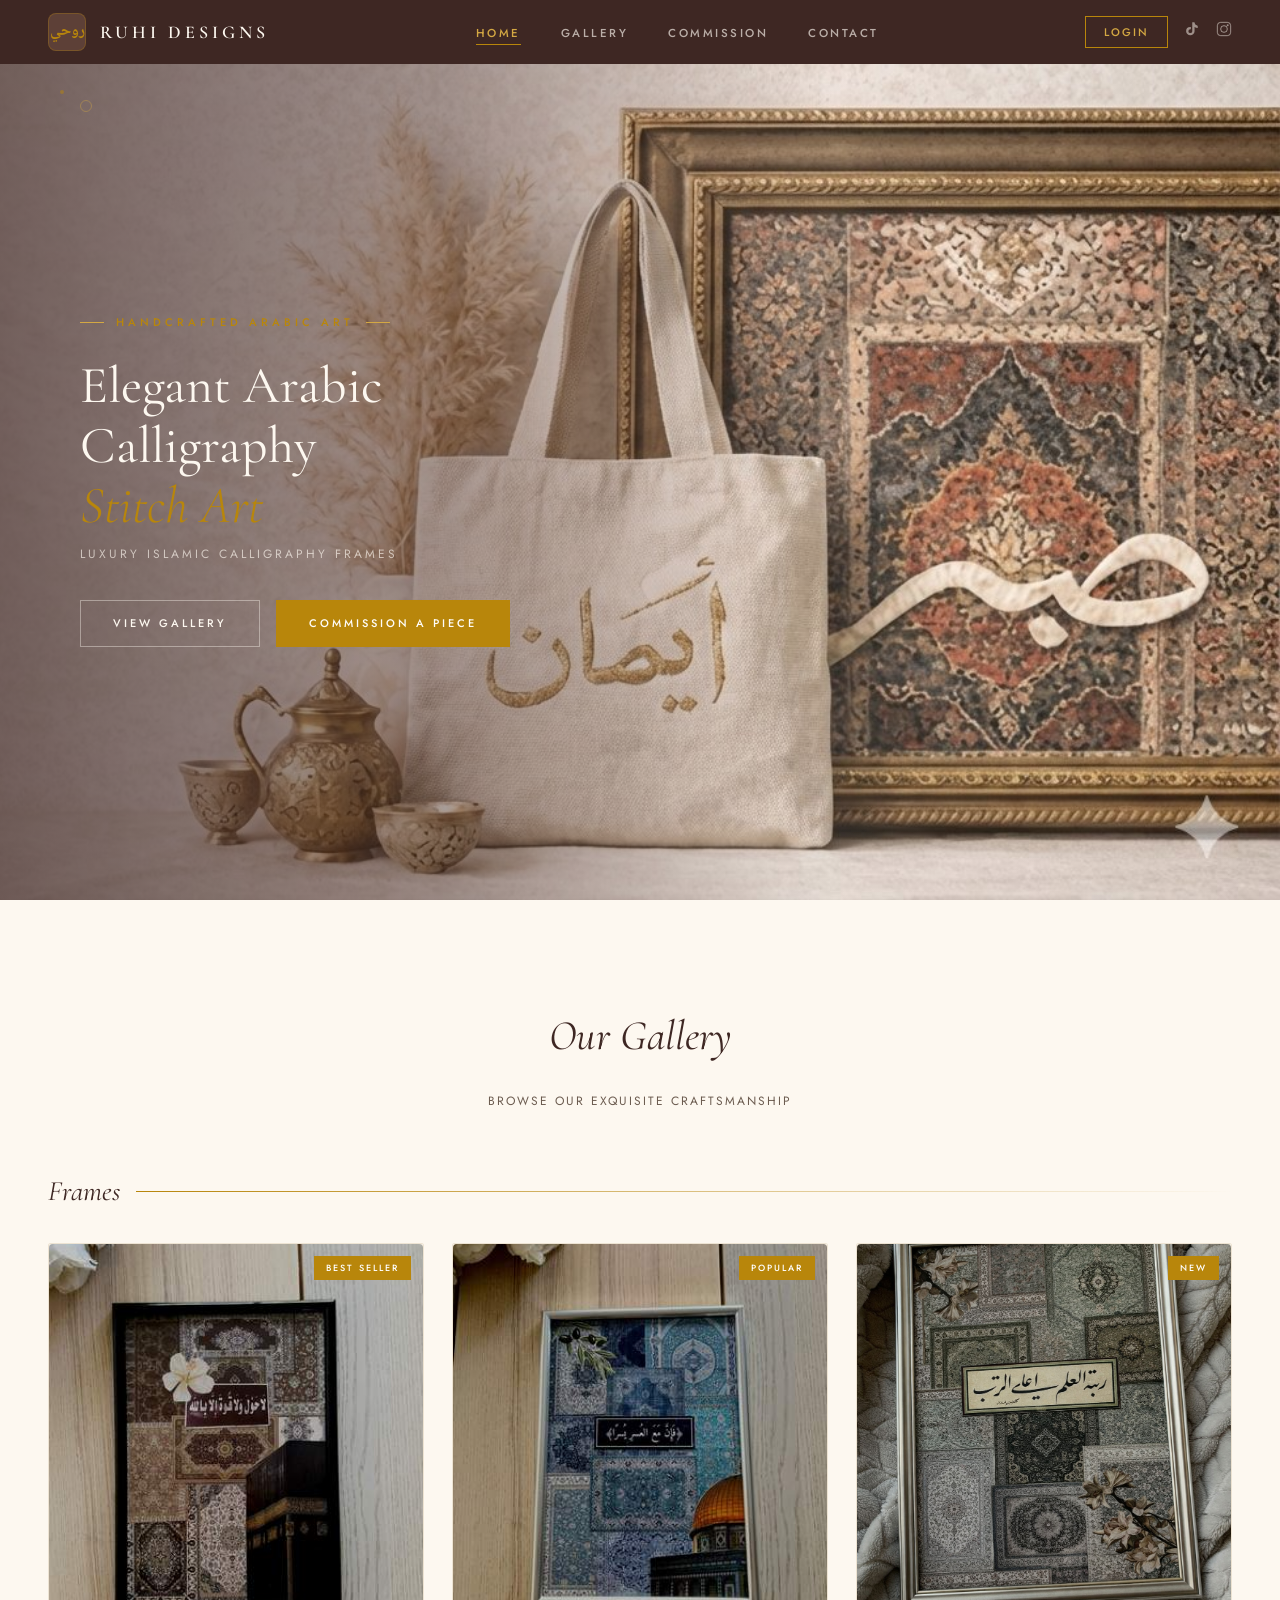
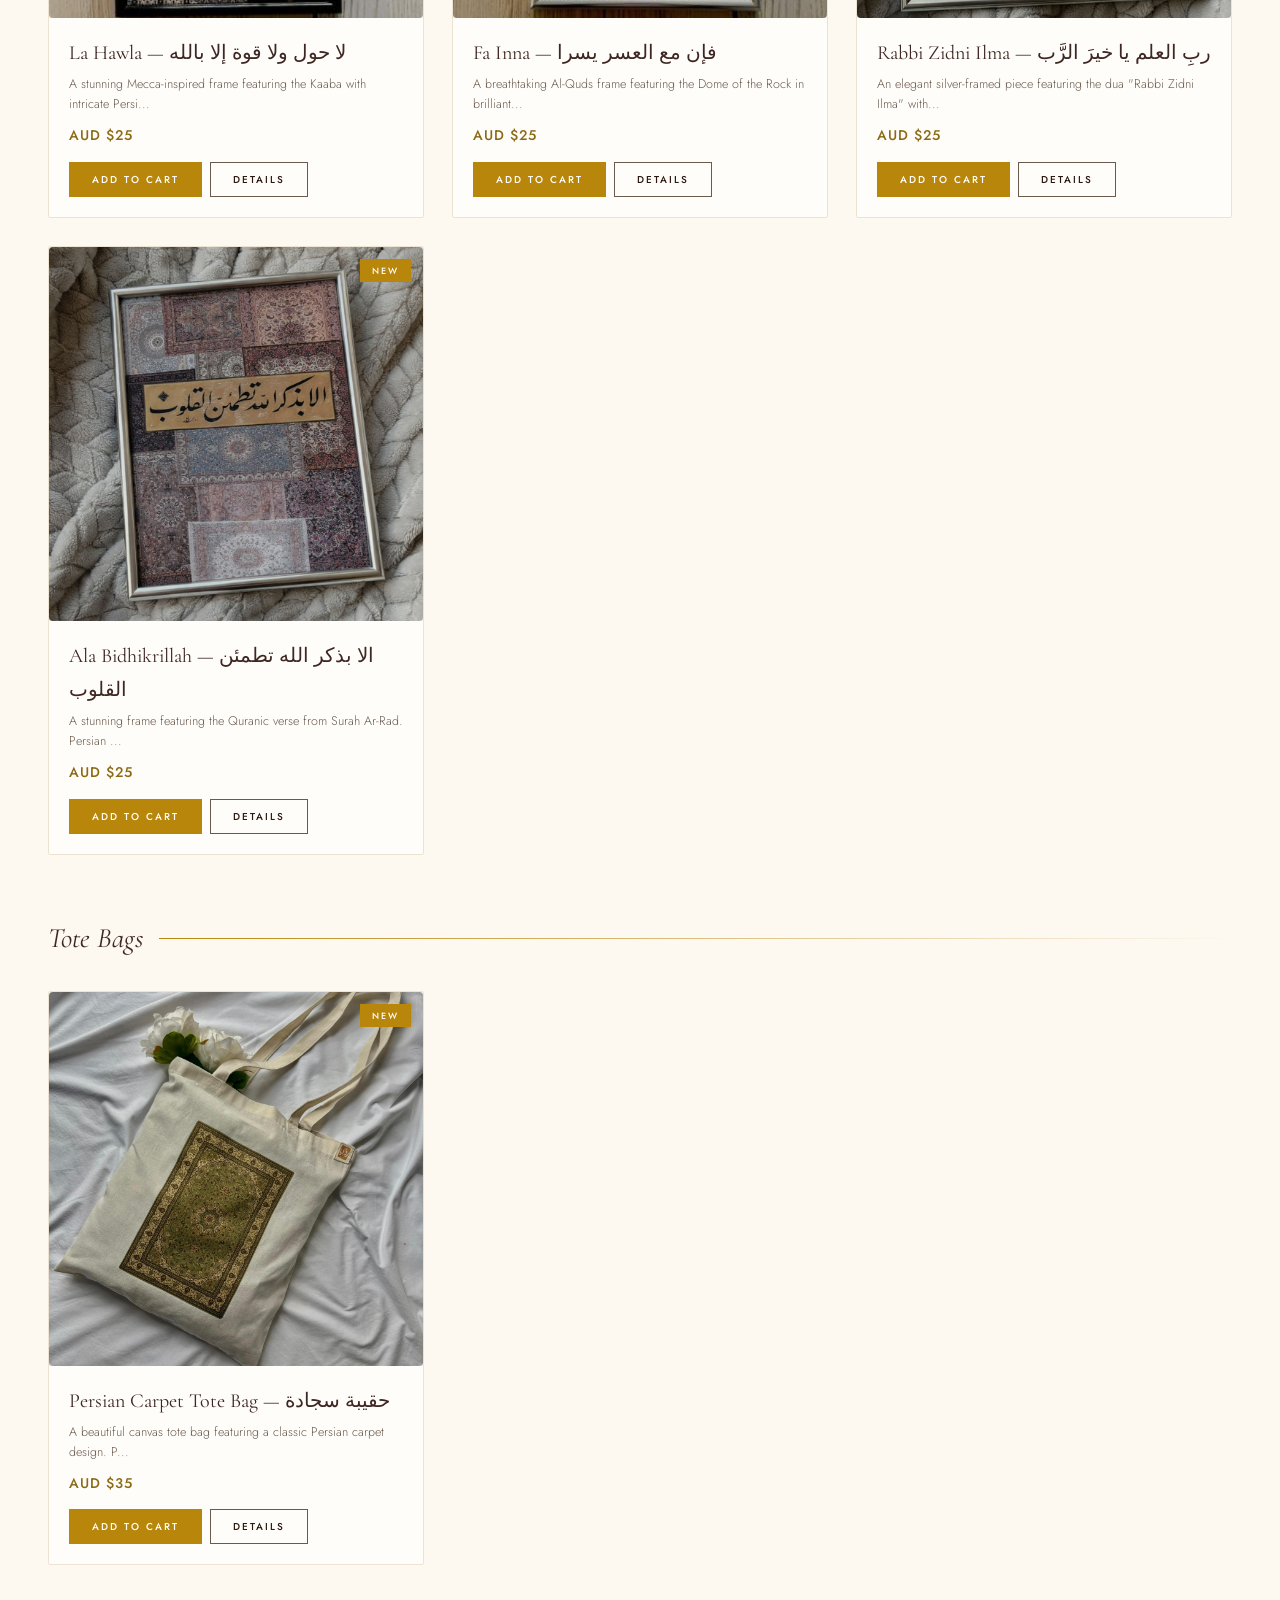
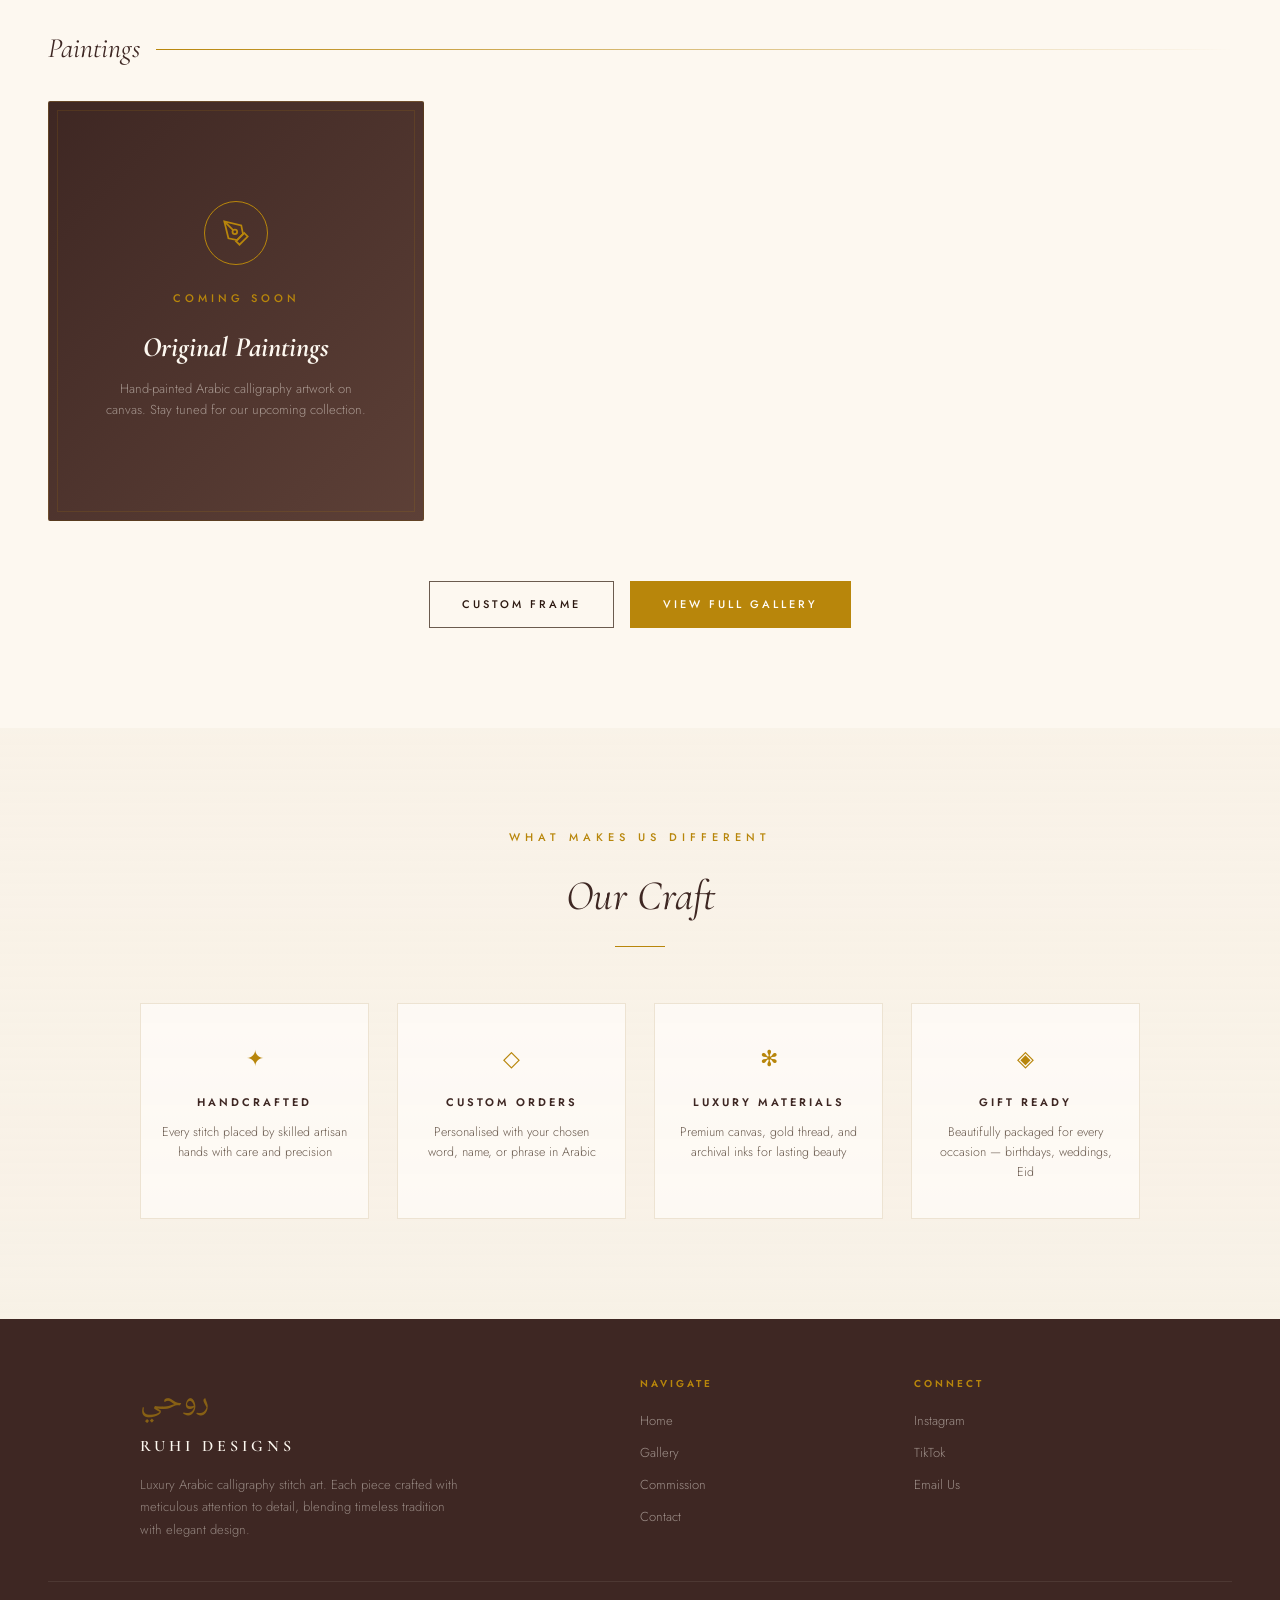
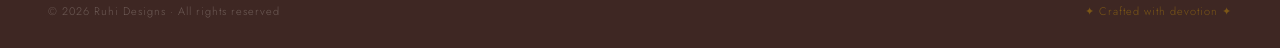
